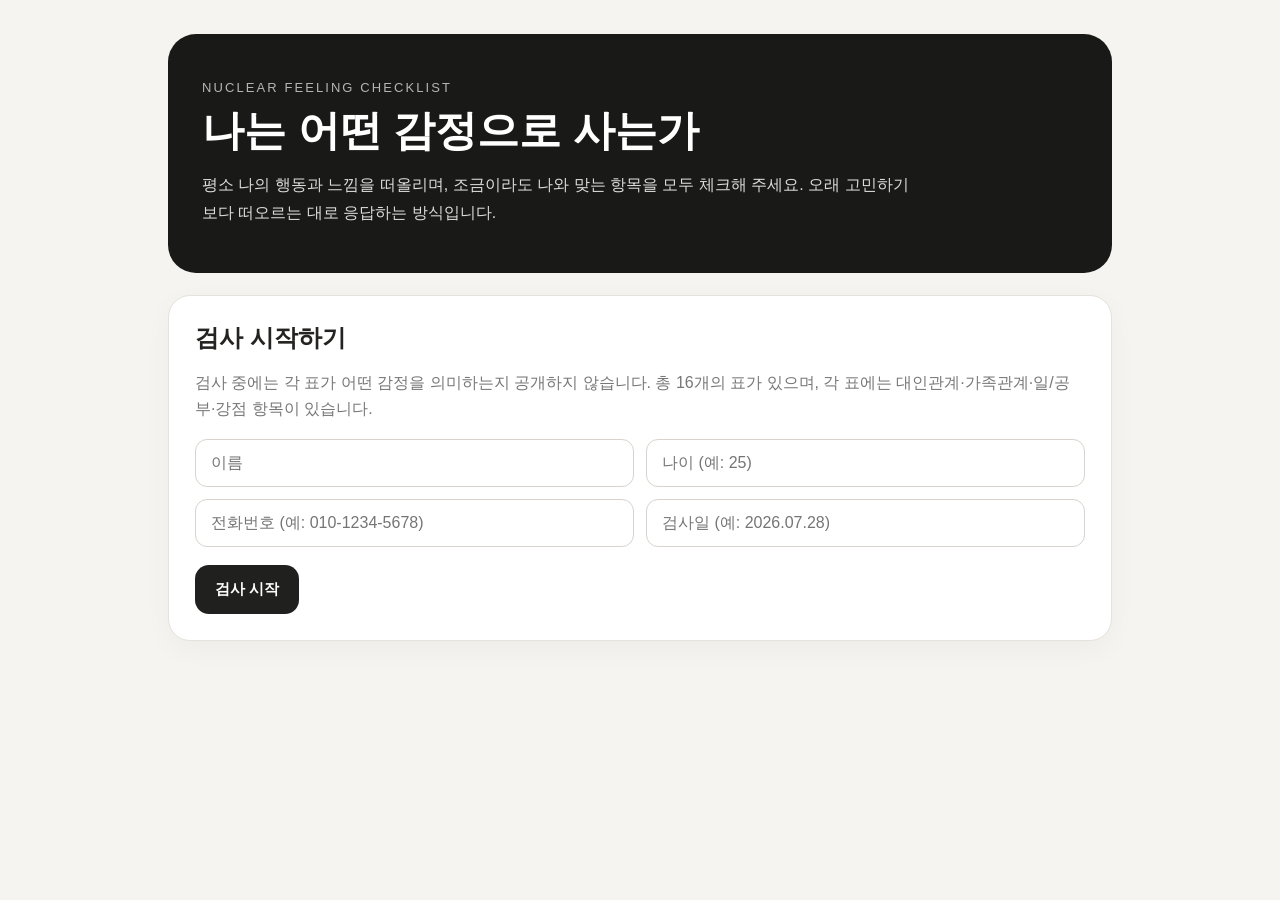
==== basic-test.html @ 05734d16 "Add files via upload" ====
<!doctype html>
<html lang="ko">
<head>
<meta charset="utf-8">
<meta name="viewport" content="width=device-width,initial-scale=1">
<title>핵심감정 검사</title>
<style>
*{box-sizing:border-box} body{margin:0;font-family:Pretendard,"Noto Sans KR","Malgun Gothic",sans-serif;background:#f5f4f1;color:#242321}
.wrap{max-width:980px;margin:auto;padding:34px 18px 80px}.hero{background:#191918;color:#fff;border-radius:28px;padding:46px 34px;margin-bottom:22px}
.eyebrow{font-size:13px;letter-spacing:.16em;opacity:.68}.hero h1{font-size:42px;margin:8px 0 12px}.hero p{line-height:1.75;color:#ddd;margin:0;max-width:720px}
.card{background:#fff;border:1px solid #e6e2dc;border-radius:22px;padding:26px;margin:16px 0;box-shadow:0 8px 28px rgba(0,0,0,.035)}
h2{margin:0 0 16px;font-size:24px} .muted{color:#777;line-height:1.65}.field{display:grid;grid-template-columns:1fr 1fr;gap:12px}
input[type=text]{width:100%;padding:14px 15px;border:1px solid #d8d3cc;border-radius:12px;font-size:16px}
textarea{width:100%;min-height:105px;padding:14px 15px;border:1px solid #d8d3cc;border-radius:12px;font:inherit;resize:vertical;margin:7px 0 15px}
button{border:0;border-radius:14px;padding:15px 20px;font-weight:700;font-size:15px;cursor:pointer}
.primary{background:#20201f;color:white}.secondary{background:#ece9e3;color:#222}.actions{display:flex;gap:10px;flex-wrap:wrap;margin-top:18px}
.progress{height:8px;background:#e8e4de;border-radius:99px;overflow:hidden;margin:18px 0}.progress>div{height:100%;background:#222;width:0}
.test-card{display:none}.test-card.active{display:block}.table{display:grid;grid-template-columns:repeat(2,1fr);gap:14px}
.area{border:1px solid #e7e3dd;border-radius:16px;padding:15px}.area h3{margin:0 0 10px;font-size:15px}
.choice{display:flex;align-items:flex-start;gap:10px;padding:10px 8px;border-radius:10px;line-height:1.45}.choice:hover{background:#f7f5f1}
.choice input{margin-top:3px;transform:scale(1.2)}.step{font-size:13px;color:#888;margin-bottom:6px}
#result{display:none}.result-head{padding:34px;background:#222;color:#fff;border-radius:22px}.result-head h2{font-size:32px;margin:4px 0}
.rank-grid{display:grid;grid-template-columns:1fr 1fr;gap:14px;margin-top:18px}.rank{padding:18px;border-radius:16px;background:#f5f3ef}
.rank b{font-size:24px}.bars{margin-top:18px}.barrow{display:grid;grid-template-columns:75px 1fr 38px;gap:10px;align-items:center;margin:8px 0}
.track{height:10px;background:#ece8e2;border-radius:99px;overflow:hidden}.fill{height:100%;background:#282827;border-radius:99px}
.section{margin-top:24px}.section h3{font-size:18px;margin:0 0 9px}.section p{line-height:1.75;margin:0;color:#4d4b48}
.area-scores{display:grid;grid-template-columns:repeat(4,1fr);gap:8px;margin:15px 0}.scorebox{padding:12px;background:#f5f3ef;border-radius:12px;text-align:center}
.scorebox strong{display:block;font-size:22px;margin-top:4px}.notice{font-size:13px;line-height:1.7;color:#777;background:#f6f4f0;padding:15px;border-radius:12px;margin-top:24px}
.hide{display:none!important}
@media(max-width:650px){.hero h1{font-size:34px}.field,.table,.rank-grid{grid-template-columns:1fr}.area-scores{grid-template-columns:1fr 1fr}.card{padding:19px}.hero{padding:34px 24px}}
@media print{body{background:white}.wrap{max-width:none;padding:0}.no-print,#intro,#test{display:none!important}#result{display:block!important}.card{box-shadow:none;break-inside:avoid}.result-head{-webkit-print-color-adjust:exact;print-color-adjust:exact}}
</style>
</head>
<body>
<div class="wrap">
<section id="intro">
  <div class="hero">
    <div class="eyebrow">NUCLEAR FEELING CHECKLIST</div>
    <h1>나는 어떤 감정으로 사는가</h1>
    <p>평소 나의 행동과 느낌을 떠올리며, 조금이라도 나와 맞는 항목을 모두 체크해 주세요. 오래 고민하기보다 떠오르는 대로 응답하는 방식입니다.</p>
  </div>
  <div class="card">
    <h2>검사 시작하기</h2>
    <p class="muted">검사 중에는 각 표가 어떤 감정을 의미하는지 공개하지 않습니다. 총 16개의 표가 있으며, 각 표에는 대인관계·가족관계·일/공부·강점 항목이 있습니다.</p>
    <div class="field">
      <input id="name" type="text" placeholder="이름">
      <input id="age" type="text" inputmode="numeric" maxlength="3" placeholder="나이 (예: 25)">
      <input id="phone" type="text" inputmode="numeric" maxlength="13" placeholder="전화번호 (예: 010-1234-5678)">
      <input id="date" type="text" inputmode="numeric" maxlength="10" placeholder="검사일 (예: 2026.07.28)">
    </div>
    <div class="actions"><button class="primary" onclick="startTest()">검사 시작</button></div>
  </div>
</section>

<section id="test" class="hide">
  <div class="card">
    <div class="step" id="stepText"></div>
    <h2 id="testTitle"></h2>
    <p class="muted">나와 조금이라도 맞는 문장을 모두 체크하세요.</p>
    <div class="progress"><div id="progressFill"></div></div>
    <div id="questionArea"></div>
    <div class="actions">
      <button class="secondary" id="prevBtn" onclick="move(-1)">이전</button>
      <button class="primary" id="nextBtn" onclick="move(1)">다음</button>
    </div>
  </div>
</section>

<section id="reflection" class="hide">
<div class="hero"><div class="eyebrow">마지막 단계</div><h1>감정을 조금 더 들여다볼게요</h1>
<p>최근 마음에 남은 경험을 떠올려 작성해 주세요.</p></div>
<div class="card"><h2>최근 마음에 남은 상황</h2>
<label><b>부정적인 감정을 느낀 상황</b></label><textarea id="negativeSituation" placeholder="어떤 일이 있었는지 적어주세요."></textarea>
<label><b>감정 (구체적으로)</b></label><textarea id="specificEmotion" placeholder="그때 어떤 감정을 느꼈는지 구체적으로 적어주세요."></textarea>
<label><b>원하는 상황 (어떻게 해줬으면 했는지)</b></label><textarea id="wantedSituation" placeholder="어떻게 해줬으면 했는지 적어주세요."></textarea>
<div class="actions"><button class="primary" onclick="finishReflection()">검사 완료</button></div></div></section>
<section id="result">
  <div id="pdfArea">
    <div class="result-head">
      <div class="eyebrow">핵심감정 검사 결과</div>
      <h2><span id="resultName"></span>님의 감정 패턴</h2>
      <div id="resultMeta" style="opacity:.75;line-height:1.7"></div>
    </div>
    <div class="card">
      <h2>가장 두드러진 감정</h2>
      <div class="rank-grid" id="topRanks"></div>
      <div class="bars" id="allBars"></div>
    </div>
    <div class="card" id="primaryInterpretation"></div>
    <div class="card" id="secondaryInterpretation"></div>
    <div class="card">
      <h2>결과를 읽는 방법</h2>
      <p class="muted">점수가 가장 높은 한두 감정을 우선 살펴보되, 대인관계·가족관계·일/공부에 고르게 나타나는지와 강점 영역이 함께 나타나는지를 같이 봅니다. 점수는 사람끼리 비교하는 규준점수가 아니라 한 사람 안에서의 상대적 분포를 보는 데 의미가 있습니다.</p>
      <div class="notice">이 결과는 확정 진단이 아니라 자기이해와 대화를 돕기 위한 자료입니다. 실제 경험과 결과가 다르게 느껴질 때는 실제 경험을 우선해 주세요.</div>
    </div>
  </div>
  <div class="actions no-print">
    <button class="primary" id="submitBtn" onclick="submitToDrive()">결과 PDF 제출</button>
    <button class="secondary" onclick="downloadPDF()">내 PDF 저장</button>
    <span id="submitStatus" style="align-self:center;font-size:14px;color:#666"></span>
    <button class="secondary" onclick="location.reload()">다시 검사하기</button>
  </div>
</section>
</div>

<script>
const APPS_SCRIPT_URL = 'https://script.google.com/macros/s/AKfycbyodSCa4cA0XhdQxbsV97bBnxAtRGxa8nZKWJlL3gaVCxmdw7mAIHDjofS0g5S_Sf3y/exec';
const checklist = [{"number": 1, "emotion": "부담감", "areas": {"대인관계": ["위축되어있다", "긴장되어있다", "요구를 못  한다", "거절을  못 한다"], "가족관계": ["집에서는 파김치다", "늘 지쳐있다", "내 눈치를  본다", "가족을  피한다"], "일/공부": ["잘  하려고 한다", "혼자 다 한다", "할  일이  산 더미같이 쌓여있다", "새로운  시작이 어렵다"], "강점": ["열심히 산다", "맡은바를다한다", "든든하다", "낙관적이다"]}}, {"number": 2, "emotion": "경쟁심", "areas": {"대인관계": ["이기려고  한다", "지고는  못 산다", "조급하다", "전투적이다"], "가족관계": ["비교를 잘  한다", "무시 한다", "표현이 공격적이다", "라이벌로 본다"], "일/공부": ["1등이 되어야한다", "상대가 있으면 더  잘한다", "이기는 데에만 집중한다", "사소한  일에 목숨건다"], "강점": ["집중력이  있다", "포기하지않는다", "성공지향적이다", "능력있다"]}}, {"number": 3, "emotion": "억울함", "areas": {"대인관계": ["핑계를 잘댄다", "권위에 반항적이다", "건드리면 터진다", "상처를 잘받는다"], "가족관계": ["조종하려 한다", "지배하려한다", "책임지려 한다", "화를 자주 낸다"], "일/공부": ["확실하다", "장단점 파악을 잘한다", "자주 때려치우고 싶다", "관리하려 한다"], "강점": ["의리  있다", "정의감 있다", "설득을 잘한다", "공평하다"]}}, {"number": 4, "emotion": "열등감", "areas": {"대인관계": ["소심하다", "기가 죽어있다", "인정받으려 애쓴다", "경쟁적이다"], "가족관계": ["비난한다", "마음에 안 들어 한다", "헌신적이다", "잘하도록 부추긴다"], "일/공부": ["자책한다", "책임감  있다", "잘하려고 기를 쓴다", "마무리가 어렵다"], "강점": ["자기 자신을 잘 안다", "반성능력이 있다", "비교 분석을 잘 한다", "끊임없이  자기 개발을  한다"]}}, {"number": 5, "emotion": "외로움", "areas": {"대인관계": ["사람을 좋아한다", "혼자다", "기대고 싶어한다", "함께하고 싶어 한다"], "가족관계": ["속 터지게 한다.", "밖으로 돈다", "은근슬쩍상대방 이 하도록한다", "상처줄까봐 화  못낸다"], "일/공부": ["시작을 잘한다", "벌려놓고 마무리 안한다", "혼자서 한다", "변덕이 심하다"], "강점": ["무사태평이다", "다른사람을 편안하게 해준다", "현재의 삶을 즐긴다", "주관이 뚜렷하다"]}}, {"number": 6, "emotion": "그리움", "areas": {"대인관계": ["애잔하다", "살갑다", "친절하다", "미련이 많다"], "가족관계": ["걱정이 많다", "간섭이 많다", "다정다감하다", "책임 안 지려한다."], "일/공부": ["우유부단하다", "이상주의적이다", "일에 애정이 많다", "자기 것을 잘  챙긴다"], "강점": ["감수성이 풍부하다", "대화를 즐긴다", "사람을 잘 챙긴다", "마당발이다"]}}, {"number": 7, "emotion": "질투", "areas": {"대인관계": ["잘  삐진다", "샘이  많다", "잘난체하는 꼴을  못본다", "공주병, 왕자병이 있다"], "가족관계": ["나만  봐주기를 바란다", "“놀아줘”", "친밀하고 싶어한다", "영순위이기를 바란다"], "일/공부": ["최고가 되려고 한다", "나만  잘하면 된다", "샘통이다", "다른사람을 인정하지 않는다"], "강점": ["자존심이 있다", "감수성이 예민하다", "감정을 잘 알아차린다", "잘  났다"]}}, {"number": 8, "emotion": "두려움", "areas": {"대인관계": ["눈치본다", "조심스럽다", "다가가지  못한다", "자기 소리를 못 낸다"], "가족관계": ["엄격하게 대한다", "편하게 대하지 못한다", "몰릴  때 화를 잘 낸다", "강하게 밀어부친다"], "일/공부": ["실패를 걱정한다", "혼자서 끙끙거린다", "시간이  걸린다", "상대방의평가에 민감하다"], "강점": ["안전빵이다", "예의바르다", "끈기가  있다", "노력한다"]}}, {"number": 9, "emotion": "화", "areas": {"대인관계": ["상처를 잘 준다", "예민하다", "관계가 힘들다", "꾹  참는다"], "가족관계": ["성질 부린다", "짜증 낸다", "잘  삐진다", "긴장감을 느끼게 한다"], "일/공부": ["시원하게 한다", "홧김에 저지른다", "갈등을 일으킨다", "일에 화풀이 한다(일중독)"], "강점": ["추진력이 있다", "에너지가 많다", "뒤 끝이 없다", "화끈하다"]}}, {"number": 10, "emotion": "무기력", "areas": {"대인관계": ["관계 불감증", "자주  잠수한다", "신경쓰이게 만든다", "매사가 귀찮다"], "가족관계": ["표현을  못한다", "자신에게 화가 난다", "답답하게 만든다", "천불나게 한다"], "일/공부": ["멍하다", "결과물이 없다", "엄두가 안난다", "잠속으로 피한다"], "강점": ["경제적이다", "무리하지 않는다", "겸손하다", "엄청난 잠재력이 있다"]}}, {"number": 11, "emotion": "허무", "areas": {"대인관계": ["할 말  없게 만든다", "무의미하게 만든다", "초월한척 한다", "힘 빠지게  한다"], "가족관계": ["힘들게  한다", "허기지게 한다", "왕따 당한다", "처지게 만든다"], "일/공부": ["의욕이  없다", "흥미가 없다", "게으르다", "그냥  앉아있다"], "강점": ["경계가  없다", "욕심이 없다", "초연하다", "수용력이 있다"]}}, {"number": 12, "emotion": "슬픔", "areas": {"대인관계": ["기대에 부응 하려고  애쓴다", "조용하다", "사라지고싶다", "공평하게대하지 않으면 슬퍼진다"], "가족관계": ["“미안해”를 입에 달고산다", "감정을 꾹꾹 눌러 둔다", "기쁨조다", "필요한 존재가 되려고 노력한다"], "일/공부": ["실망시키지 않으려  노력한다", "애쓴다", "희생적이다", "작은 것도 놓치지 않는다"], "강점": ["알아서잘한다", "다른사람의 심정을 잘 헤아린다", "꺼이꺼이 잘 운다", "존재감을  살려 준다"]}}, {"number": 13, "emotion": "불안", "areas": {"대인관계": ["노심초사한다", "망설인다", "전전긍긍한다", "안절부절한다"], "가족관계": ["확인전화를자주한다", "잔소리가많다", "강박적이다", "통제하려고한다"], "일/공부": ["완벽하게준비한다", "깔끔하다", "철저하게계획한다", "여기저기손댄다"], "강점": ["순발력이있다", "세세하게 표현한다", "분위기메이커다", "솔직하고투명하다"]}}, {"number": 14, "emotion": "공포", "areas": {"대인관계": ["자기를 보호하기 위해 거리를  둔다", "내  편을  만든다", "속으로는 떨고 있다", "‘죽기 살기’ 심정이다"], "가족관계": ["냉랭하게 대한다", "살벌하게 한다", "천진난만하다", "장난끼가  있다"], "일/공부": ["빈틈없다", "꼼꼼하다", "한순간도 놓치지 않는다", "끝장을 본다"], "강점": ["창의적이다", "상상력과 아이디어가 풍부하다", "속내가 따뜻하다", "리더십 있다"]}}, {"number": 15, "emotion": "소외", "areas": {"대인관계": ["거리를 둔다", "단짝을만든다", "무관심한척한다", "먼저다가와주길 기다린다"], "가족관계": ["소원하다", "적막하다", "무미건조하다", "독립적이다"], "일/공부": ["제대로하려고한다", "완벽하게하려한다", "시도가어렵다", "비난을두려워한다"], "강점": ["완벽하다", "끈끈하다", "집중력있다", "적극적으로 관심을보인다"]}}, {"number": 16, "emotion": "적개심", "areas": {"대인관계": ["초긴장상태다", "공격적이다", "아군아니면적군이다 (아군은별로없다)", "쌩깐다"], "가족관계": ["표현이 극단적이다", "삭막하다", "쓸쓸하다", "전적으로 지지한다"], "일/공부": ["실패는죽음이다", "죽기 살기로 한다", "“내가죽든지네가죽든 지해보자”는심정이다", "열정적으로 한다"], "강점": ["올인한다", "목표 지향적 이다", "위기대처능력이있다", "내 세상으로만든다"]}}];
const interpretations = {"부담감": {"definition": "감당할 몫이 늘 자기 용량을 넘어서 있다는 만성적 짓눌림. 기본 정서 지문은 위축과 긴장, 그리고 쉬면 안 될 것 같은 조바심이다.", "target": "이 표가 찾는 것은 책임의 과부하를 자기 몫으로 끌어안는 패턴이다. 단순히 일이 많은 상태가 아니라, 요구도 거절도 못 한 채 모든 짐을 자기에게 돌리고 그로 인해 소진되면서도 멈추지 못하는 관계·과제 방식을 겨냥한다. 핵심 표적은 거절 불능과 위임 불능이다.", "high": "부담감이 최고점이면, 그 사람의 삶이 해야 할 일의 목록으로 조직되어 있다고 볼 수 있다. 뜻하는 바는 높은 책임감과 신뢰성이며, 뜻하지 않는 바는 게으름의 반대라는 단순한 해석이다. 이 사람의 문제는 일을 안 하는 것이 아니라 짐을 고르지 못하는 것, 곧 모든 짐을 자기 것으로 만드는 것이다. 소진, 번아웃, 만성 피로가 배경에 있을 수 있으니 쉬는 것에 대한 죄책감을 반드시 확인한다.", "distribution": "세 생활 영역에 고루 높으면 전형적 부담감 핵심이다. 가족 영역에만 높으면 원가족 안에서의 역할(부모화)이 아직 진행 중일 수 있다. 일 영역에만 높으면 현재 직무의 과부하 상황을 먼저 살펴야 하며, 반드시 뿌리 깊은 핵심감정이라 단정하지 않는다.", "strength": "· 강점 — 책임을 지는 힘 자체가 실력임을 측정한다. 열심히 산다·맡은 바를 다한다·든든하다 같은 문항의 체크는, 같은 부담감이 성실성과 신뢰감으로 자원화되어 있음을 뜻한다.", "combo": "불안과 함께 높으면 완벽주의의 두 얼굴이다. 부담감의 완벽주의는 내가 다 해내야 한다는 책임의 논리, 불안의 완벽주의는 무슨 일이 생길지 모른다는 통제의 논리다. 슬픔과 함께 높으면 제 슬픔을 누른 채 남을 챙기는 착한 아이 구조일 수 있다. 강점 활용의 방향은 짐을 고르는 힘을 기르는 것, 곧 지는 능력에 선택권을 더하는 것이다.", "dialogue": "대화는 지고 있는 짐을 알아봐 주는 것에서 연다. 그걸 다 감당하고 있었네요라는 인정이 먼저다. 실제 질문으로는 최근에 거절하고 싶었지만 못한 부탁이 있었는지, 쉬는 날 마음이 편한지를 묻는다. 짐을 대신 들겠다는 제안이나 그냥 거절하면 되지 않느냐는 해법은 방어를 키운다."}, "경쟁심": {"definition": "모든 상황을 승패의 구도로 지각하는 감정. 이기고 있을 때만 안전하고 지는 것은 존재의 위협이 된다. 기본 정서 지문은 조급함과 전투 태세다.", "target": "이 표가 찾는 것은 관계와 과제를 승부로 환원하는 패턴이다. 목표를 향한 건강한 동기가 아니라, 늘 상대와 견주고 이겨야만 안심하며 지는 것을 견디지 못하는 정서 구조를 겨냥한다. 핵심 표적은 비교 강박과 패배 공포다.", "high": "경쟁심이 최고점이면 그 사람은 세상을 순위표로 지각한다. 뜻하는 바는 강한 추진력과 성취 지향이며, 뜻하지 않는 바는 야망이 크다는 긍정적 해석만은 아니라는 점이다. 이 사람의 대가는 관계의 소모와 만성 조급이다. 이겨도 잠깐이고 곧 다음 상대를 찾으며, 겨룰 것이 없는 상황에서 오히려 공허해질 수 있다. 남의 성공에 축하가 안 나오는지, 진 뒤 얼마나 오래 시달리는지를 확인한다.", "distribution": "세 영역 고루 높으면 전형적 경쟁심 핵심이다. 일 영역에만 높으면 성취 환경의 압력일 수 있고, 가족 영역에 높으면 형제 서열 경험이 아직 살아 있을 수 있다.", "strength": "· 강점 — 승부욕이 추진력으로 자원화된 면을 측정한다. 집중력이 있다·포기하지 않는다·성공지향적이다 같은 문항의 체크는, 같은 경쟁심이 몰입과 끈기로 쓰이고 있음을 뜻한다.", "combo": "열등감과 함께 높으면 같은 비교라는 뿌리의 공격과 수비다. 경쟁심은 이길 수 있다는 전제로 싸우러 나가고 열등감은 이미 졌다는 전제로 자책한다. 질투와 함께 높으면 승부와 독점이 뒤섞인 상태다. 강점 활용의 방향은 승부의 대상을 사람에서 과제로 옮기는 것이다.", "dialogue": "대화는 성취를 비교 없이 구체적으로 인정하는 데서 연다. 이긴 것이 아니라 해낸 것을 봐 주는 것이다. 질문으로는 이기고 나면 무엇이 남는지, 겨룰 상대가 없을 때 어떤 기분인지를 묻는다. 다른 사람과 견주는 칭찬이나 농담 섞인 승부 걸기는 방어를 키운다."}, "억울함": {"definition": "정당한 몫을 받지 못했다는, 부당하게 취급당했다는 감정. 세상이 공정하지 않게 자기를 대했다는 감각이 만성화되어 건드리면 터지는 예민함을 동반한다.", "target": "이 표가 찾는 것은 부당함의 축적과 그로 인한 방어적 예민함이다. 단발적 서운함이 아니라, 억울함이 성격의 바닥에 고여 작은 자극에도 크게 반응하고 끝없이 자기 입장을 해명하려는 패턴을 겨냥한다. 핵심 표적은 부당감의 만성화다.", "high": "억울함이 최고점이면 그 사람은 세상을 공정성의 저울로 지각하며, 그 저울이 늘 자기에게 불리하게 기울어 있다고 느낀다. 뜻하는 바는 예민한 정의감이고, 뜻하지 않는 바는 피해의식이라는 낙인이다. 이 사람의 억울함에는 대개 실제 부당한 경험이 깔려 있으므로, 그 경험을 먼저 인정하는 것이 해석의 출발이다. 과거의 부당했던 사건을 얼마나 자주 소환하는지를 확인한다.", "distribution": "세 영역 고루 높으면 전형적 억울함 핵심이다. 일 영역에 높으면 현재 직장의 불공정 경험을, 가족 영역에 높으면 원가족에서의 차별 경험을 살핀다.", "strength": "· 강점 — 부당함에 대한 감각이 정의감으로 자원화된 면을 측정한다. 의리 있다·정의감 있다·설득을 잘 한다·공평하게 대한다 같은 문항의 체크가 이를 보여준다.", "combo": "화와 함께 높으면 판결문이 붙은 분노, 곧 부당하다는 판단과 결합한 화다. 화가 에너지의 문제라면 억울함은 정의의 문제다. 적개심과 함께 높으면 부당함이 특정 대상에 대한 지속적 적의로 굳었을 수 있다. 강점 활용은 부당함 감각을 남을 보호하는 힘으로 돌리는 것이다.", "dialogue": "대화는 시비를 가리기 전에 부당하게 느껴진 경험 자체를 인정하는 데서 연다. 질문으로는 요즘 억울했던 일이 있었는지, 그때 아무도 몰라줬는지를 묻는다. 성급한 중립 선언이나 해명을 끊는 것은 방어를 키운다."}, "열등감": {"definition": "자기가 부족한 존재라는 만성적 확신. 비교의 저울이 마음속에 상설되어 있고 그 위에서 자기는 늘 가벼운 쪽이다. 기본 정서 지문은 소심함과 기죽음, 그리고 만회하려는 필사적 노력이다.", "target": "이 표가 찾는 것은 자기를 부족하다고 규정하는 자동적 비교 습관이다. 겸손이나 낮은 자신감을 넘어, 무엇을 해도 부족하다는 전제가 성격에 박혀 성취로도 채워지지 않는 패턴을 겨냥한다. 핵심 표적은 부족감의 내면화다.", "high": "열등감이 최고점이면 그 사람은 자기를 늘 미달로 채점한다. 뜻하는 바는 성장 지향과 자기성찰이고, 뜻하지 않는 바는 실제로 능력이 부족하다는 것이 아니라는 점이다. 오히려 유능한 사람이 열등감을 호소하는 경우가 흔하다. 칭찬을 받아들이지 못하는 반응, 성취 후에도 남는 불만족을 확인한다. 만성 자책이 우울로 이어졌는지도 살핀다.", "distribution": "세 영역 고루 높으면 전형적 열등감 핵심이다. 가족 영역에 높으면 형제 비교의 뿌리가 깊고, 일 영역에 높으면 현재의 성취 압력이 작동 중일 수 있다.", "strength": "· 강점 — 낮춰 보던 눈이 객관적 자기 이해로 전환된 면을 측정한다. 자기 자신을 잘 안다·반성 능력이 있다·비교분석을 잘한다·끊임없이 자기개발을 한다 같은 문항의 체크가 이를 보여준다.", "combo": "경쟁심과 함께 높으면 같은 비교의 수비와 공격이다. 슬픔과 함께 높으면 침울함이 겹치는데, 열등감의 침울함은 비교·평가 맥락이고 슬픔의 침울함은 상실·애도 맥락이라는 점으로 구분한다. 강점 활용은 낮춰 보던 눈을 객관적으로 보는 눈으로 재조정하는 것이다.", "dialogue": "대화는 결과보다 과정과 기여를 짧고 명확하게 인정하는 데서 연다. 질문으로는 스스로에게 가장 자주 하는 말이 무엇인지, 칭찬을 들으면 어떤 생각이 드는지를 묻는다. 과장된 칭찬은 불신을 부르고 자신감을 가지라는 조언은 공허하게 들린다."}, "외로움": {"definition": "곁에 사람이 있어도 닿아 있지 않다는 단절의 감정. 사람을 좋아하면서 동시에 혼자인 모순적 이중 운동이 특징이다.", "target": "이 표가 찾는 것은 갈망과 단념이 한 몸으로 움직이는 관계 패턴이다. 단순히 사람을 덜 만나는 것이 아니라, 연결을 원하면서도 먼저 다가가지 못하고 거절이 두려워 우회하는 정서 구조를 겨냥한다. 핵심 표적은 연결 갈망과 접근 회피의 공존이다.", "high": "외로움이 최고점이면 그 사람은 사람들 속에서도 혼자라고 느낀다. 뜻하는 바는 관계에 대한 깊은 갈망이고, 뜻하지 않는 바는 사람을 싫어한다는 오해다. 오히려 사람을 원하기에 더 아프다. 깊은 얘기를 나눌 사람이 있는지, 먼저 연락을 해 본 적이 있는지를 확인한다. 만성 고립이 우울로 이어졌는지도 살핀다.", "distribution": "세 영역 고루 높으면 전형적 외로움 핵심이다. 가족 영역에 높으면 원가족에서의 정서적 방치가 뿌리일 수 있고, 대인 영역에 높으면 현재의 관계 단절이 두드러진다.", "strength": "· 강점 — 혼자를 견디는 힘이 자기충족으로 자원화된 면을 측정한다. 무사태평이다·다른 사람을 편안하게 해준다·현재의 삶을 즐긴다·주관이 뚜렷하다 같은 문항의 체크가 이를 보여준다.", "combo": "소외와 함께 높으면 관계의 깊이 문제와 집단 소속 문제가 겹친 이중 결핍이다. 외로움은 단둘의 친밀을, 소외는 무리 안의 자리를 갈망한다. 슬픔과 함께 높으면 정서적 저음이 깊다. 강점 활용은 우회로 대신 직통로를 한 번 써 보게 하는 것이다.", "dialogue": "대화는 꾸준하고 예측 가능한 관심에서 연다. 질문으로는 힘들 때 떠오르는 사람이 있는지, 기다리는 그 연락을 자기가 먼저 해 본 적이 있는지를 묻는다. 왜 진작 말하지 않았느냐는 추궁이나 알아서 다가오기를 기다리는 것은 이 사람에게 반복된 상처다."}, "그리움": {"definition": "지나간 것, 곁에 없는 것을 향해 마음이 계속 돌아가는 감정. 애잔함이 기본 정조이고 마음의 시제가 과거형이다.", "target": "이 표가 찾는 것은 상실한 대상을 마음속에 살려 두고 계속 관계하는 패턴이다. 단순한 향수가 아니라, 지나간 것을 놓지 못해 현재의 변화와 결정을 어려워하는 정서 구조를 겨냥한다. 핵심 표적은 붙듦, 곧 놓지 못함이다.", "high": "그리움이 최고점이면 그 사람은 과거를 현재보다 생생하게 산다. 뜻하는 바는 정서적 깊이와 관계를 소중히 하는 마음이고, 뜻하지 않는 바는 단순히 감상적이라는 평가절하다. 그때가 좋았다는 회고의 빈도, 물건과 사진을 버리지 못하는 정도를 확인한다. 상실이 충분히 애도되지 못한 채 남아 있는지 살핀다.", "distribution": "세 영역 고루 높으면 전형적 그리움 핵심이다. 가족 영역에 높으면 어린 시절의 상실이 뿌리일 수 있다.", "strength": "· 강점 — 지나간 것을 소중히 하는 마음이 인연을 가꾸는 힘으로 자원화된 면을 측정한다. 감수성이 풍부하다·대화를 즐긴다·사람을 잘 챙긴다·마당발이다 같은 문항의 체크가 이를 보여준다.", "combo": "슬픔과 함께 높으면 상실의 정서가 깊다. 다만 슬픔은 상실에 잠기고 그리움은 잃은 것을 살려 두고 돌아본다는 차이로 구분한다. 외로움과 함께 높으면 연결에 대한 갈망이 과거로도 현재로도 뻗친다. 강점 활용은 붙듦과 간직함을 구분하게 하는 것이다.", "dialogue": "대화는 과거 이야기를 충분히 듣고 추억의 의미를 인정하는 데서 연다. 질문으로는 요즘 자주 떠오르는 지난 일이 있는지, 그 시절을 그리워하는지 아니면 그 시절의 자기를 그리워하는지를 묻는다. 지난 일은 잊으라는 재촉은 상실을 두 번 겪게 한다."}, "질투": {"definition": "사랑과 관심이 다른 곳으로 향하는 것을 견디지 못하는 감정. 원하는 것은 우월함이 아니라 독점, 곧 그 사람에게 내가 영순위인 상태다.", "target": "이 표가 찾는 것은 사랑의 향방을 감시하고 독점하려는 패턴이다. 경쟁심이 순위를 다툰다면 질투는 한 사람의 시선을 다툰다. 관심이 나뉘는 순간을 정확히 감지하고 서운함이 오래 가는 정서 구조를 겨냥한다. 핵심 표적은 독점 욕구다.", "high": "질투가 최고점이면 그 사람은 사랑을 늘 빼앗길 수 있는 것으로 지각한다. 뜻하는 바는 관계에 대한 강한 애착과 예민한 감수성이고, 뜻하지 않는 바는 단순히 속 좁다는 평가다. 서운함이 얼마나 오래 가는지, 가까운 사람이 다른 이와 가까워질 때 어떤 반응이 올라오는지를 확인한다.", "distribution": "가족 영역에 특히 높으면 형제 경합의 뿌리가 깊다. 세 영역 고루 높으면 전형적 질투 핵심이다.", "strength": "· 강점 — 감시 레이더가 감정 읽기의 섬세함으로 자원화된 면을 측정한다. 자존심이 있다·감수성이 예민하다·감정을 잘 알아차린다 같은 문항의 체크가 이를 보여준다.", "combo": "경쟁심과 함께 높으면 승부와 독점이 뒤섞인다. 주의할 점은, 타당화 연구에서 질투 요인이 신뢰도 미달로 최종 척도에서 제외되었다는 사실이다(김선형·박재우, 2020). [추정] 질투는 행동 표현이 사람마다 이질적이어서 측정이 특히 불안정할 수 있으므로, 이 유형의 해석은 다른 유형보다 보수적으로 다룬다. 강점 활용은 서운함을 원함의 언어로 번역하게 하는 것이다.", "dialogue": "대화는 관심과 우선순위를 말로 분명히 확인해 주는 데서 연다. 질문으로는 최근 서운했던 순간이 있었는지, 그때 무엇을 빼앗겼다고 느꼈는지를 묻는다. 서운함을 유치함으로 치부하는 것은 방어를 키운다."}, "두려움": {"definition": "아직 일어나지 않은 나쁜 일을 미리 사는 감정. 다가올 위험, 특히 관계에서의 상처와 실패를 예상하며 몸을 사린다.", "target": "이 표가 찾는 것은 미래 위험을 예상해 회피하는 패턴이다. 실제 위협에 대한 반응이 아니라, 일어나지 않은 일을 미리 두려워해 시도와 접근 자체를 접는 정서 구조를 겨냥한다. 핵심 표적은 예기 불안에 기반한 회피다.", "high": "두려움이 최고점이면 그 사람은 미래를 위험의 목록으로 지각한다. 뜻하는 바는 신중함과 위험 감지력이고, 뜻하지 않는 바는 단순히 겁이 많다는 것이 아니다. 회피의 대가로 삶의 반경이 좁아졌을 수 있다. 두려워하는 그 일이 실제로 일어난 적이 있는지, 시도를 얼마나 미루는지를 확인한다. 회피가 불안장애 수준인지도 살핀다.", "distribution": "세 영역 고루 높으면 전형적 두려움 핵심이다. 가족 영역에 높으면 예측 불가능했던 양육 환경이 뿌리일 수 있다.", "strength": "· 강점 — 위험 예측이 신중함으로 자원화된 면을 측정한다. 안전빵이다·예의 바르다·끈기가 있다·노력한다 같은 문항의 체크가 이를 보여준다.", "combo": "공포·불안과 함께 높은 경우가 가장 흔하다. 이 셋은 위협 계열로 경험적으로 잘 분리되지 않으므로(제9장 요인분석), 억지로 가르기보다 위협 관련 감정군이 강하다로 묶어 해석하는 것이 정직하다. 세 감정의 구분선은, 두려움은 미래 위험 회피, 불안은 대상 없는 막연한 경보, 공포는 몸이 먼저 굳는 과거 기반 반응이다. 강점 활용은 예상과 실제의 간극을 데이터로 확인하게 하는 것이다.", "dialogue": "대화는 선택지를 잘게 나눠 안전한 첫걸음을 함께 정하는 데서 연다. 질문으로는 두려워하는 그 일이 최근 실제로 일어났는지, 시도 전에 주로 어떤 장면을 상상하는지를 묻는다. 일단 부딪쳐 보라는 갑작스러운 밀어붙임이나 겁이 많다는 농담은 방어를 키운다."}, "화": {"definition": "침해당했다는 신호에 즉각 점화되는 뜨거운 에너지. 문제는 화가 있다는 것 자체가 아니라 억압과 폭발이라는 조절의 양극단을 오간다는 데 있다. 자료에 따라 분노로도 표기된다.", "target": "이 표가 찾는 것은 화의 조절 실패 패턴이다. 화의 유무가 아니라, 참다가 터지고 터진 뒤 후회하는 진자 운동, 그리고 그 화가 가장 안전한 관계로 향하는 방향성을 겨냥한다. 핵심 표적은 억압과 폭발의 진자다.", "high": "화가 최고점이면 그 사람은 침해 신호에 빠르게 점화된다. 뜻하는 바는 강한 에너지와 솔직함, 뒤끝 없음이고, 뜻하지 않는 바는 성격이 나쁘다는 낙인이다. 화 자체는 무언가 잘못되었다는 신호이자 바꿀 연료다. 이 화가 지금 이 일의 크기인지 쌓인 것의 크기인지를 확인하고, 폭발 후의 후회 정도를 살핀다.", "distribution": "가족 영역에 특히 높은 경우가 많은데, 안전한 관계로 화가 향하는 특성 때문이다. 세 영역 고루 높으면 조절의 어려움이 전반적이다.", "strength": "· 강점 — 화가 추진력으로 자원화된 면을 측정한다. 추진력 있다·에너지가 많다·뒤끝이 없다·화끈하다 같은 문항의 체크가 이를 보여준다. 뒤끝 없음이 화를 적개심과 가르는 표지다.", "combo": "억울함과 함께 높으면 판결문이 붙은 분노다. 적개심과 함께 높으면 화가 특정 대상에 대한 지속적 적의로 굳었을 수 있는데, 뒤끝 유무가 둘을 가른다. 강점 활용은 신호와 반응 사이의 간격을 벌리고 화를 요구의 언어로 번역하게 하는 것이다.", "dialogue": "대화는 폭발 전의 신호를 존중해 잠시 멈출 공간을 주고 내용은 가라앉은 뒤에 다루는 데서 연다. 질문으로는 주로 어떤 순간에 욱하는지, 화가 난 뒤 어떤 마음이 드는지를 묻는다. 맞불을 놓거나 화 좀 내지 말라며 감정을 부정하는 것은 최악이다."}, "무기력": {"definition": "해봤자 소용없다는 학습된 체념의 감정. 에너지가 없는 것이 아니라 에너지를 꺼내는 회로가 차단된 상태다. 기본 정서 지문은 멍함과 귀찮음, 엄두가 안 남이다.", "target": "이 표가 찾는 것은 시도 이전의 포기 패턴이다. 게으름이 아니라, 노력해도 안 바뀐다는 반복 학습의 결과로 회로 자체가 꺼진 상태를 겨냥한다. 핵심 표적은 학습된 무력감이다.", "high": "무기력이 최고점이면 그 사람의 행동 회로가 대부분 꺼져 있다. 뜻하는 바는 담담함과 수용이고, 뜻하지 않는 바는 능력이나 의지가 없다는 것이 아니다. 갇힌 에너지가 오히려 클 수 있다. 지금 안 되는 것이 이 일인지 이 일의 크기인지를 확인한다. 우울과의 감별이 특히 중요하며, 무기력이 최고점이면서 슬픔·허무가 함께 높으면 임상적 우울 가능성을 신중히 살핀다.", "distribution": "일 영역에 높으면 성취 상황에서 회로가 꺼진 것이고, 세 영역 고루 높으면 전반적 무력감이다. 전반적으로 높으면 우울 가능성을 우선 고려한다.", "strength": "· 강점 — 꺼진 회로가 담담한 경제성으로 나타나는 면을 측정한다. 경제적이다·무리하지 않는다·겸손하다·엄청난 잠재력이 있다 같은 문항의 체크가 이를 보여준다. 강점 자리의 엄청난 잠재력은 갇힌 에너지가 크다는 뜻으로 읽는다.", "combo": "허무와 함께 높으면 행동 회로와 의미 회로가 동시에 꺼진 상태다. 슬픔과 함께 높으면 우울의 신호일 수 있다. 무기력은 못 하겠다, 허무는 해서 뭐 하나, 슬픔은 마음이 가라앉아 손이 안 잡힌다로 구분한다. 강점 활용은 크기를 줄여 회로를 다시 켜는 것, 곧 최소 행동부터 시작하는 것이다.", "dialogue": "대화는 5분짜리로 쪼갠 최소 행동을 제안하고 결과가 아니라 시도 자체를 인정하는 데서 연다. 질문으로는 예전에 해봤자 소용없다고 느낀 경험이 있었는지를 조심스럽게 묻는다. 의지가 부족하다는 훈계나 큰 계획부터 요구하는 것은 회로를 더 닫는다."}, "허무": {"definition": "애써 이룬 것들이 의미의 무게를 갖지 못하는 감정. 성취의 순간에 기쁨 대신 그래서 뭐가 올라오고, 초월한 척하는 태도 뒤에 채워지지 않는 허기가 있다.", "target": "이 표가 찾는 것은 의미 회로의 공백이다. 무기력이 못 움직이는 것이라면 허무는 움직일 이유를 못 찾는 것이다. 성취로도 채워지지 않는 근원적 무의미감을 겨냥한다. 핵심 표적은 의미의 부재다.", "high": "허무가 최고점이면 그 사람의 의미 회로가 비어 있다. 뜻하는 바는 본질 추구와 초연함이고, 뜻하지 않는 바는 단순한 냉소가 아니다. 성취 직후에 오히려 가라앉는지, 마지막으로 이유 없이 좋았던 순간이 언제인지를 확인한다. 만성 공허가 우울이나 실존적 위기로 깊어졌는지 살핀다.", "distribution": "세 영역 고루 높으면 전반적 무의미감이다. 일 영역에 높으면 성취 후 공백이 두드러진다.", "strength": "· 강점 — 무의미감이 초연함으로 자원화된 면을 측정한다. 경계가 없다·욕심이 없다·초연하다·수용력이 있다 같은 문항의 체크가 이를 보여준다. 세속적 잣대에 매이지 않는 자유의 얼굴이다.", "combo": "무기력과 함께 높으면 행동과 의미 두 회로가 동시에 꺼진 상태로, 우울 가능성을 신중히 본다. 슬픔과 함께 높으면 잃은 것이 있어 아픈 슬픔과 얻어도 안 채워지는 허무가 겹친다. 강점 활용은 의미를 머리로 찾기보다 감각의 즐거움부터 회복하게 하는 것이다.", "dialogue": "대화는 무의미하다는 경험을 있는 그대로 들어주는 데서 연다. 의미를 주입하려 들지 않는다. 질문으로는 최근 이유 없이 좋았던 순간이 있었는지를 묻는다. 감사한 줄 알라는 훈계나 성취를 나열하며 설득하는 것은 공허를 키운다."}, "슬픔": {"definition": "가라앉는 감정. 특징적 모습은 의외로 눈물이 아니라 애씀이다. 감정을 눌러 두고 기대에 부응하려 애쓰며 미안하다는 말을 입에 달고 산다. 슬픔을 드러낼 수 없던 사람의 슬픔은 착함으로 위장된다.", "target": "이 표가 찾는 것은 애도하지 못한 슬픔이 착함으로 위장된 패턴이다. 겉으로 우는 사람이 아니라, 제 슬픔을 누른 채 남을 기쁘게 하려 애쓰는 정서 구조를 겨냥한다. 핵심 표적은 위장된 가라앉음이다.", "high": "슬픔이 최고점이면 그 사람은 가라앉음을 착함으로 덮고 산다. 뜻하는 바는 깊은 공감력과 배려이고, 뜻하지 않는 바는 단순히 우울하다는 것만은 아니다. 과도한 사과 습관, 남을 기쁘게 하려는 강박적 노력을 확인한다. 만성 우울로 깊어졌는지, 자기 감정을 표현할 자리가 있는지를 살핀다.", "distribution": "가족 영역에 높으면 애도의 금지가 원가족에서 뿌리내렸을 수 있다. 세 영역 고루 높으면 정서적 저음이 깊다.", "strength": "· 강점 — 슬픔이 공감력으로 자원화된 면을 측정한다. 알아서 잘한다·다른 사람의 심정을 잘 헤아린다·꺼이꺼이 잘 운다 같은 문항의 체크가 이를 보여준다. 잘 우는 것은 눌린 슬픔이 흐르기 시작한 회복의 신호다.", "combo": "부담감과 함께 높으면 제 슬픔을 누른 채 남을 챙기는 착한 아이 구조다. 열등감과 함께 높으면 침울함이 겹치는데, 슬픔은 상실·애도 맥락, 열등감은 비교·평가 맥락으로 구분한다. 무기력·허무와 함께 높으면 우울 가능성을 신중히 본다. 강점 활용은 눌러 둔 것을 흐르게 하는 것이다.", "dialogue": "대화는 사과할 필요가 없음을 알려 주고 울어도 되는 자리를 허용하는 데서 연다. 질문으로는 지금 누구의 기분을 돌보고 있는지, 자기 슬픔을 내놓을 사람이 있는지를 묻는다. 울지 말라는 말이나 서둘러 기분 전환을 강요하는 것은 슬픔을 두 번 누른다."}, "불안": {"definition": "대상이 특정되지 않은 채 계속되는 마음의 경계경보. 노심초사, 전전긍긍, 안절부절이 기본 상태이며 이 경보를 끄기 위한 전략이 통제와 완벽한 준비다.", "target": "이 표가 찾는 것은 대상 없는 막연한 걱정과 그것을 잠재우려는 통제 패턴이다. 특정 위협에 대한 반응이 아니라, 늘 켜져 있는 경보와 그로 인한 과잉 준비·확인의 정서 구조를 겨냥한다. 핵심 표적은 꺼지지 않는 경보다.", "high": "불안이 최고점이면 그 사람의 경보는 늘 켜져 있다. 뜻하는 바는 철저한 준비성과 세심함이고, 뜻하지 않는 바는 단순히 예민하다는 것이 아니다. 확인이 정보를 위한 것인지 안심을 위한 것인지, 계획이 틀어졌을 때 얼마나 동요하는지를 확인한다. 범불안 수준인지도 살핀다.", "distribution": "세 영역 고루 높으면 전형적 불안 핵심이다. 가족 영역에 높으면 일관성 없던 양육이 뿌리일 수 있다.", "strength": "· 강점 — 경보 감각이 준비성으로 자원화된 면을 측정한다. 순발력이 있다·세세하게 표현한다·분위기 메이커다·솔직하고 투명하다 같은 문항의 체크가 이를 보여준다. 미세 신호를 스캔하던 감각이 사회적 센스로 바뀐 것이다.", "combo": "부담감과 함께 높으면 완벽주의의 두 얼굴이다(책임의 논리 대 통제의 논리). 두려움·공포와 함께 높으면 위협 계열로 묶어 해석한다. 불안은 대상 없는 막연한 경보, 두려움은 미래 위험 회피, 공포는 몸이 먼저 굳는 과거 기반 반응으로 구분한다. 강점 활용은 확인 횟수를 줄이고 그 뒤의 마음을 견뎌 보게 하는 것이다.", "dialogue": "대화는 정보를 미리 구체적으로 주고 계획 변경은 반드시 예고와 함께 하는 데서 연다. 질문으로는 주로 무엇을 확인하고 싶어지는지, 그 확인이 정보를 위한 것인지 안심을 위한 것인지를 묻는다. 걱정도 팔자라는 반응이나 확인 요청을 무시하는 것은 경보를 키운다."}, "공포": {"definition": "몸에 새겨진 위협의 기억. 머리가 판단하기 전에 몸이 먼저 떨고 굳고 거리를 둔다. 속으로는 떨면서 겉으로는 죽기 살기의 태세를 갖추는 이중 구조가 특징이다.", "target": "이 표가 찾는 것은 과거의 위협이 몸에 각인되어 자동 반응하는 패턴이다. 예기 불안(두려움)과 달리, 특정 단서에 몸이 먼저 반응하는 과각성의 정서 구조를 겨냥한다. 핵심 표적은 신체화된 위협 반응이다.", "high": "공포가 최고점이면 그 사람의 몸이 늘 전시 상태에 있다. 뜻하는 바는 창의성과 위기 감지이고, 뜻하지 않는 바는 단순히 소심하다는 것이 아니다. 몸이 굳는 신호가 언제 오는지, 특정 단서에 과각성이 일어나는지를 확인한다. 외상후 반응 수준인지 신중히 살피고, 필요하면 전문적 외상 치료로 연계한다.", "distribution": "가족 영역에 높으면 어린 시절의 실제 위협이 뿌리일 수 있다. 특정 영역에 국한되면 그 영역 관련 외상을 살핀다.", "strength": "· 강점 — 위험 상상력이 창의성으로 자원화된 면을 측정한다. 창의적이다·상상력과 아이디어가 풍부하다·속내가 따뜻하다·리더십 있다 같은 문항의 체크가 이를 보여준다.", "combo": "두려움·불안과 함께 높은 것이 가장 흔하며, 위협 계열로 묶어 해석한다. 공포의 고유 표지는 신체 반응의 우선성이다. 생각보다 몸이 먼저 반응하는지가 핵심 변별점이다. 강점 활용은 몸의 경보를 다루는 법(접지, 안전 단서 찾기)을 익히게 하는 것이다.", "dialogue": "대화는 몸의 반응을 병리로 취급하지 않고 예측 가능성과 퇴로를 확보해 주는 데서 연다. 질문으로는 몸이 굳는 순간이 언제인지, 지금 이곳이 그때 그곳과 무엇이 다른지를 함께 짚는다. 놀래키는 장난이나 직면의 강요는 재외상이 될 수 있다."}, "소외": {"definition": "무리 속에 자리가 없다는 감정. 거리를 두고 무관심한 척하며 먼저 다가와 주기를 기다리는 수동적 갈망이 특징이다. 전체 무리 대신 단짝 하나에 집중하는 전략을 쓴다.", "target": "이 표가 찾는 것은 집단 소속의 실패와 그에 대한 수동적 대처 패턴이다. 개별 관계의 단절(외로움)과 달리, 무리 안에 끼지 못한다는 감각과 다가감을 접은 기다림의 정서 구조를 겨냥한다. 핵심 표적은 소속의 좌절이다.", "high": "소외가 최고점이면 그 사람은 어느 무리에도 온전히 속하지 못한다고 느낀다. 뜻하는 바는 독자적 관점과 주체적 판단이고, 뜻하지 않는 바는 단순히 사교성이 없다는 것이 아니다. 나만 몰랐다는 감각의 빈도, 집단에서의 눈치 정도를 확인한다.", "distribution": "가족 영역에 높으면 원가족에서의 배제가 뿌리일 수 있다. 대인 영역에 높으면 현재의 집단 부적응이 두드러진다.", "strength": "· 강점 — 무리 밖 위치가 독자성으로 자원화된 면을 측정한다. 완벽하다·끈끈하다·집중력 있다·적극적으로 다가간다 같은 문항의 체크가 이를 보여준다. 무리 밖은 무리가 못 보는 것을 보는 자리이기도 하다.", "combo": "외로움과 함께 높으면 관계 깊이와 집단 소속의 이중 결핍이다. 외로움은 단둘의 친밀을, 소외는 무리 안의 자리를 갈망한다는 차이로 구분한다. 강점 활용은 자격을 갖춘 뒤 다가간다는 순서를 뒤집어 먼저 다가가 보게 하는 것이다.", "dialogue": "대화는 명시적으로 초대하고 역할을 부여하며 이쪽에서 먼저 다가가는 데서 연다. 질문으로는 무리에서 겉도는 느낌이 언제 드는지, 기다리는 초대장을 자기가 먼저 보낸 적이 있는지를 묻는다. 왜 안 어울리느냐는 지적이나 알아서 끼라는 방치는 배제를 반복한다."}, "적개심": {"definition": "세상을 아군과 적군으로 나누는 전시의 감정. 초긴장 상태가 기본값이고 아군은 별로 없다. 흔히 억압되어, 적개심을 드러내기 두려워 오히려 외면하는 형태로 나타난다.", "target": "이 표가 찾는 것은 신뢰의 붕괴로 세상을 전시 체제로 재편한 패턴이다. 일시적 적의가 아니라, 모두를 잠재적 적으로 상정하고 선제적으로 경계하거나 밀어내는 정서 구조를 겨냥한다. 핵심 표적은 신뢰 불능이다.", "high": "적개심이 최고점이면 그 사람은 세상을 전장으로 지각한다. 뜻하는 바는 강한 목표지향과 위기대처 능력이고, 뜻하지 않는 바는 단순히 공격적이라는 것이 아니다. 그 밑에는 대개 깊은 상처와 신뢰의 붕괴가 있다. 신뢰 형성 자체의 어려움, 마지막으로 자기를 배신하지 않은 사람이 누구였는지를 확인한다. 이 유형은 상담 관계에서 치료자를 시험하는 행동으로 나타나기 쉬우니, 그 시험에 과민 반응하지 않는 것이 관건이다.", "distribution": "가족 영역에 높으면 원가족에서의 신뢰 붕괴가 뿌리일 수 있다. 전 영역에 높으면 전시 체제가 전반적이다.", "strength": "· 강점 — 전시의 총력전 능력이 목표지향으로 자원화된 면을 측정한다. 목표지향적이다·내가 죽든지 네가 죽든지 심정이다·위기대처 능력이 있다·열정적으로 한다·내 세상으로 만든다 같은 문항의 체크가 이를 보여준다.", "combo": "화와 함께 높으면 타오르는 불과 식지 않는 차가운 불의 관계인데, 뒤끝 유무로 구분한다. 억울함과 함께 높으면 부당함이 특정 대상에 대한 지속적 적의로 굳었을 수 있다. 경쟁심과 함께 높으면 이기면 끝나는 게임과 상대의 무력화까지 가는 전쟁의 차이를 본다. 강점 활용은 신뢰를 소액으로 적립해 보게 하는 것이다.", "dialogue": "대화는 일관된 행동으로 신뢰를 시간에 걸쳐 증명하고 시험 행동에 과민 반응하지 않는 데서 연다. 질문으로는 마지막으로 믿었다가 상처받은 일이 있었는지를 조심스럽게 묻는다. 성급한 친밀함의 요구나 방어를 공격으로 되받는 것은 전시 체제를 강화한다."}};
let current = 0;
const answers = Array.from({length:16},()=>Array(16).fill(false));


document.getElementById('phone').addEventListener('input', function(){
  let v=this.value.replace(/\D/g,'').slice(0,11);
  if(v.length<=3) this.value=v;
  else if(v.length<=7) this.value=v.slice(0,3)+'-'+v.slice(3);
  else this.value=v.slice(0,3)+'-'+v.slice(3,7)+'-'+v.slice(7);
});
document.getElementById('date').addEventListener('input', function(){
  let v=this.value.replace(/\D/g,'').slice(0,8);
  if(v.length<=4) this.value=v;
  else if(v.length<=6) this.value=v.slice(0,4)+'.'+v.slice(4);
  else this.value=v.slice(0,4)+'.'+v.slice(4,6)+'.'+v.slice(6);
});
document.getElementById('age').addEventListener('input', function(){
  this.value=this.value.replace(/\D/g,'').slice(0,3);
});

function startTest(){
  const n=document.getElementById('name').value.trim();
  const age=document.getElementById('age').value.trim();
  const phone=document.getElementById('phone').value.trim();
  const date=document.getElementById('date').value.trim();
  if(!n){alert('이름을 입력해 주세요.');return;}
  if(!age || !/^\d{1,3}$/.test(age)){alert('나이를 숫자로 입력해 주세요.');return;}
  if(!phone || !/^010-\d{3,4}-\d{4}$/.test(phone)){alert('전화번호를 010-1234-5678 형식으로 입력해 주세요.');return;}
  if(!date || !/^\d{4}\.\d{2}\.\d{2}$/.test(date)){alert('검사일을 2026.07.28 형식으로 입력해 주세요.');return;}
  document.getElementById('intro').classList.add('hide');
  document.getElementById('test').classList.remove('hide');
  render();
}
function render(){
  const q=checklist[current];
  document.getElementById('stepText').textContent=`${current+1} / 16`;
  document.getElementById('testTitle').textContent=`표 ${current+1}`;
  document.getElementById('progressFill').style.width=`${((current+1)/16)*100}%`;
  let k=0, out='<div class="table">';
  for(const area of ['대인관계','가족관계','일/공부','강점']){
    out+=`<div class="area"><h3>${area}</h3>`;
    q.areas[area].forEach(txt=>{
      const ix=k++;
      out+=`<label class="choice"><input type="checkbox" ${answers[current][ix]?'checked':''} onchange="answers[${current}][${ix}]=this.checked"><span>${escapeHtml(txt)}</span></label>`;
    });
    out+='</div>';
  }
  out+='</div>';
  document.getElementById('questionArea').innerHTML=out;
  document.getElementById('prevBtn').style.visibility=current===0?'hidden':'visible';
  document.getElementById('nextBtn').textContent=current===15?'결과 보기':'다음';
}
function move(d){
  if(d===1 && current===15){showReflection();return;}
  current=Math.max(0,Math.min(15,current+d)); render(); window.scrollTo({top:0,behavior:'smooth'});
}
function escapeHtml(s){return String(s).replace(/[&<>"']/g,m=>({'&':'&amp;','<':'&lt;','>':'&gt;','"':'&quot;',"'":'&#039;'}[m]));}
function scores(){
  return answers.map((arr,i)=>{
    const areas={};
    ['대인관계','가족관계','일/공부','강점'].forEach((a,j)=>areas[a]=arr.slice(j*4,j*4+4).filter(Boolean).length);
    return {i, name:checklist[i].emotion, total:arr.filter(Boolean).length, areas};
  });
}
function showReflection(){
 document.getElementById('test').classList.add('hide');
 document.getElementById('reflection').classList.remove('hide');
 window.scrollTo({top:0,behavior:'smooth'});
}
function finishReflection(){
 const ids=['negativeSituation','specificEmotion','wantedSituation'];
 if(ids.some(id=>!document.getElementById(id).value.trim())){alert('세 가지 질문을 모두 작성해 주세요.');return;}
 document.getElementById('reflection').classList.add('hide'); showResult();
}
async function showResult(){
  document.getElementById('test').classList.add('hide');
  document.getElementById('result').style.display='block';

  const result = document.getElementById('result');
  result.innerHTML = `
    <div class="result-head">
      <div class="eyebrow">검사 완료</div>
      <h2>응답이 모두 완료되었습니다.</h2>
      <div style="opacity:.78;line-height:1.8;margin-top:10px">
        결과는 이 화면에서 바로 공개되지 않습니다.<br>
        검사 결과 PDF를 생성하여 제출합니다.
      </div>
    </div>
    <div class="card">
      <h2 id="sendTitle">결과 PDF 전송 중...</h2>
      <p class="muted" id="sendMessage">잠시만 기다려 주세요.</p>
      <div class="progress"><div id="sendProgress" style="width:55%"></div></div>
      <div class="actions" id="retryArea" style="display:none">
        <button class="primary" onclick="submitToDrive(true)">다시 전송하기</button>
      </div>
    </div>`;

  window.scrollTo({top:0,behavior:'smooth'});
  await submitToDrive(false);
}

function buildPdfHtml(sc){
  const name=escapeHtml(document.getElementById('name').value.trim());
  const age=escapeHtml(document.getElementById('age').value.trim());
  const phone=escapeHtml(document.getElementById('phone').value.trim());
  const date=escapeHtml(document.getElementById('date').value.trim());
  const top=sc[0], second=sc[1];
  let checkedHtml='';
  checklist.forEach((q,qi)=>{
    let k=0, blocks='';
    ['대인관계','가족관계','일/공부','강점'].forEach(area=>{
      const selected=[];
      q.areas[area].forEach(txt=>{ if(answers[qi][k]) selected.push(txt); k++; });
      if(selected.length) blocks+=`<div class="checked-area"><b>${area}</b><ul>${selected.map(v=>`<li>✓ ${escapeHtml(v)}</li>`).join('')}</ul></div>`;
    });
    if(blocks) checkedHtml+=`<div class="checked-group"><h3>표 ${qi+1}</h3>${blocks}</div>`;
  });

  function detail(s,label){
    const x=interpretations[s.name]||{};
    return `<section class="box"><div class="label">${label}</div>
    <h2>${escapeHtml(s.name)} <small>${s.total}/16</small></h2>
    <table class="areas"><tr>
    <td>대인관계<br><b>${s.areas['대인관계']}/4</b></td><td>가족관계<br><b>${s.areas['가족관계']}/4</b></td>
    <td>일/공부<br><b>${s.areas['일/공부']}/4</b></td><td>강점<br><b>${s.areas['강점']}/4</b></td></tr></table>
    <h3>간단 해설</h3><p>${escapeHtml(x.definition||'')}</p>
    <h3>강점</h3><p>${escapeHtml((x.strength||'').replace(/^· 강점\\s*—\\s*/,''))}</p></section>`;
  }
  const rows=scores().map(s=>`<tr><td>${escapeHtml(s.name)}</td><td>${s.total}</td><td>${s.areas['대인관계']}</td><td>${s.areas['가족관계']}</td><td>${s.areas['일/공부']}</td><td>${s.areas['강점']}</td></tr>`).join('');

  return `<!doctype html><html lang="ko"><head><meta charset="utf-8">
  <style>
  body{font-family:Arial,"Noto Sans KR",sans-serif;color:#222;padding:30px;line-height:1.65}
  .head{background:#222;color:#fff;padding:28px;border-radius:14px}.head h1{margin:5px 0}.meta{opacity:.8}
  .box{margin:22px 0;padding:22px;border:1px solid #ddd;border-radius:14px;page-break-inside:avoid}
  .label{font-size:12px;color:#777}.box h2{font-size:25px;margin:4px 0 14px}.box small{font-size:14px;color:#777}
  h3{font-size:15px;margin:18px 0 5px}p{font-size:13px;margin:0;color:#444}
  table{width:100%;border-collapse:collapse;margin-top:14px}th,td{border:1px solid #ddd;padding:8px;text-align:center;font-size:11px}
  th{background:#f1f1f1}.areas td{background:#f7f7f7;font-size:12px}.areas b{font-size:17px}
  .notice{font-size:11px;color:#666;background:#f5f5f5;padding:14px;margin-top:20px}
.introbox p{margin:8px 0 12px}.whylist{padding-left:20px}.whylist li{font-size:12px;line-height:1.65;margin:7px 0}
.emphasis{margin-top:16px!important;padding:12px;background:#f3f3f3;border-radius:8px;font-weight:bold}
.smallnote{margin-top:14px!important;font-size:10px!important;color:#777!important}
.pagebreak{page-break-before:always}.checked-group{margin:15px 0;border-bottom:1px solid #eee;padding-bottom:10px}
.checked-area ul{margin:5px 0 10px 18px;padding:0}.checked-area li{font-size:12px;line-height:1.6;text-align:left}
  </style></head><body>
  <div class="head"><div>핵심감정 검사 결과</div><h1>${name}님의 결과</h1>
  <div class="meta">나이 ${age}세 · ${phone}<br>검사일 ${date}</div></div>
  <section class="box introbox">
<h2>왜 나의 핵심감정을 알아야 할까요?</h2>
<p>우리는 같은 상황에서도 사람마다 다르게 느끼고 반응합니다. 핵심감정은 관계와 경험 속에서 형성되어, 이후 비슷한 상황을 만났을 때 반복적으로 켜지는 익숙한 정서 패턴을 이해하는 하나의 관점입니다.</p>
<p>핵심감정을 모르면 지금의 사건만 문제라고 생각하기 쉽습니다. 그래서 사람이나 상황이 바뀌어도 비슷한 갈등, 감정의 과민반응, 회피와 참기, 반복되는 관계의 어려움이 왜 계속되는지 이해하기 어려울 수 있습니다. 반대로 자신의 반복 패턴을 알아차리면 “왜 나는 여기에서 유독 힘들지?”를 비난이 아니라 이해의 질문으로 바꿀 수 있습니다.</p>
<h3>모르고 지나갈 때 생길 수 있는 일</h3>
<ul class="whylist">
<li><b>같은 관계 패턴의 반복</b> — 상대는 달라져도 비슷한 지점에서 서운함·불안·분노·거리두기가 반복될 수 있습니다.</li>
<li><b>현재보다 더 크게 반응함</b> — 지금의 사건에 과거의 정서 경험이 겹치면서 감정이 예상보다 커질 수 있습니다.</li>
<li><b>내가 정말 원하는 것을 놓침</b> — 화나 불안한 감정만 보느라 그 아래의 인정, 안전, 존중, 연결과 같은 욕구를 알아차리기 어려울 수 있습니다.</li>
<li><b>감정을 성격으로 오해함</b> — “나는 원래 이런 사람이야”라고 단정하면 변화할 수 있는 패턴까지 고정된 성격처럼 받아들이기 쉽습니다.</li>
</ul>
<h3>알아차림은 나를 규정하기 위한 것이 아닙니다</h3>
<p>핵심감정을 안다는 것은 나에게 이름표를 붙이는 일이 아니라, 반복되는 마음의 길을 발견하는 일에 가깝습니다. 관계 속에서 형성된 감정의 역사는 이해할 수 있고, 그 감정이 나를 끌고 가는 힘도 다뤄볼 수 있습니다. 또한 같은 감정에는 어려움뿐 아니라 강점으로 전환될 수 있는 에너지도 함께 있습니다.</p>
<p class="emphasis">“왜 또 이러지?”에서 멈추지 않고, “나는 어떤 감정에 반복해서 반응하고 있으며, 그 순간 무엇을 원하고 있었을까?”를 알아가는 것이 핵심감정을 살펴보는 이유입니다.</p>
</section>
${detail(top,'1순위 핵심감정 후보')}
  ${detail(second,'2순위 핵심감정 후보')}
  <section class="box"><h2>나의 감정 돌아보기</h2>
<h3>부정적인 감정을 느낀 상황</h3><p>${escapeHtml(document.getElementById('negativeSituation').value.trim())}</p>
<h3>감정 (구체적으로)</h3><p>${escapeHtml(document.getElementById('specificEmotion').value.trim())}</p>
<h3>원하는 상황 (어떻게 해줬으면 했는지)</h3><p>${escapeHtml(document.getElementById('wantedSituation').value.trim())}</p></section>
<section class="box pagebreak"><h2>내가 체크한 문항</h2>${checkedHtml || '<p>체크한 문항이 없습니다.</p>'}</section>
<section class="box"><h2>16가지 핵심감정 점수</h2>
  <table><thead><tr><th>감정</th><th>총점</th><th>대인관계</th><th>가족관계</th><th>일/공부</th><th>강점</th></tr></thead><tbody>${rows}</tbody></table></section>
  <div class="notice">본 결과는 확정적인 심리 진단이 아니라 자기이해와 상담을 돕기 위한 참고 자료입니다. 검사 결과보다 실제 개인의 경험과 상담 과정이 우선합니다.</div>
  </body></html>`;
}

async function submitToDrive(isRetry){
  const title=document.getElementById('sendTitle');
  const msg=document.getElementById('sendMessage');
  const retry=document.getElementById('retryArea');
  if(title) title.textContent='결과 PDF 전송 중...';
  if(msg) msg.textContent='잠시만 기다려 주세요.';
  if(retry) retry.style.display='none';

  const name=document.getElementById('name').value.trim();
  const date=document.getElementById('date').value.trim();
  const sc=scores().sort((a,b)=>b.total-a.total || a.i-b.i);

  const payload={
    action:'saveCoreEmotionResult',
    name:name,
    age:document.getElementById('age').value.trim(),
    phone:document.getElementById('phone').value.trim(),
    testDate:date,
    negativeSituation:document.getElementById('negativeSituation').value.trim(),
    specificEmotion:document.getElementById('specificEmotion').value.trim(),
    wantedSituation:document.getElementById('wantedSituation').value.trim(),
    filename:`${name}_핵심감정_검사결과.pdf`,
    top1:sc[0].name,
    top1Score:sc[0].total,
    top2:sc[1].name,
    top2Score:sc[1].total,
    scores:scores(),
    html:buildPdfHtml(sc)
  };

  try{
    await fetch(APPS_SCRIPT_URL,{
      method:'POST',
      mode:'no-cors',
      headers:{'Content-Type':'text/plain;charset=utf-8'},
      body:JSON.stringify(payload)
    });
    if(title) title.textContent='검사가 완료되었습니다.';
    if(msg) msg.innerHTML='결과가 제출되었습니다.<br>이제 창을 닫아도 됩니다.';
    const prog=document.getElementById('sendProgress');
    if(prog) prog.style.width='100%';
  }catch(err){
    console.error(err);
    if(title) title.textContent='전송에 실패했습니다.';
    if(msg) msg.textContent='인터넷 연결을 확인한 뒤 다시 전송해 주세요.';
    if(retry) retry.style.display='flex';
  }
}

</script>
</body>
</html>
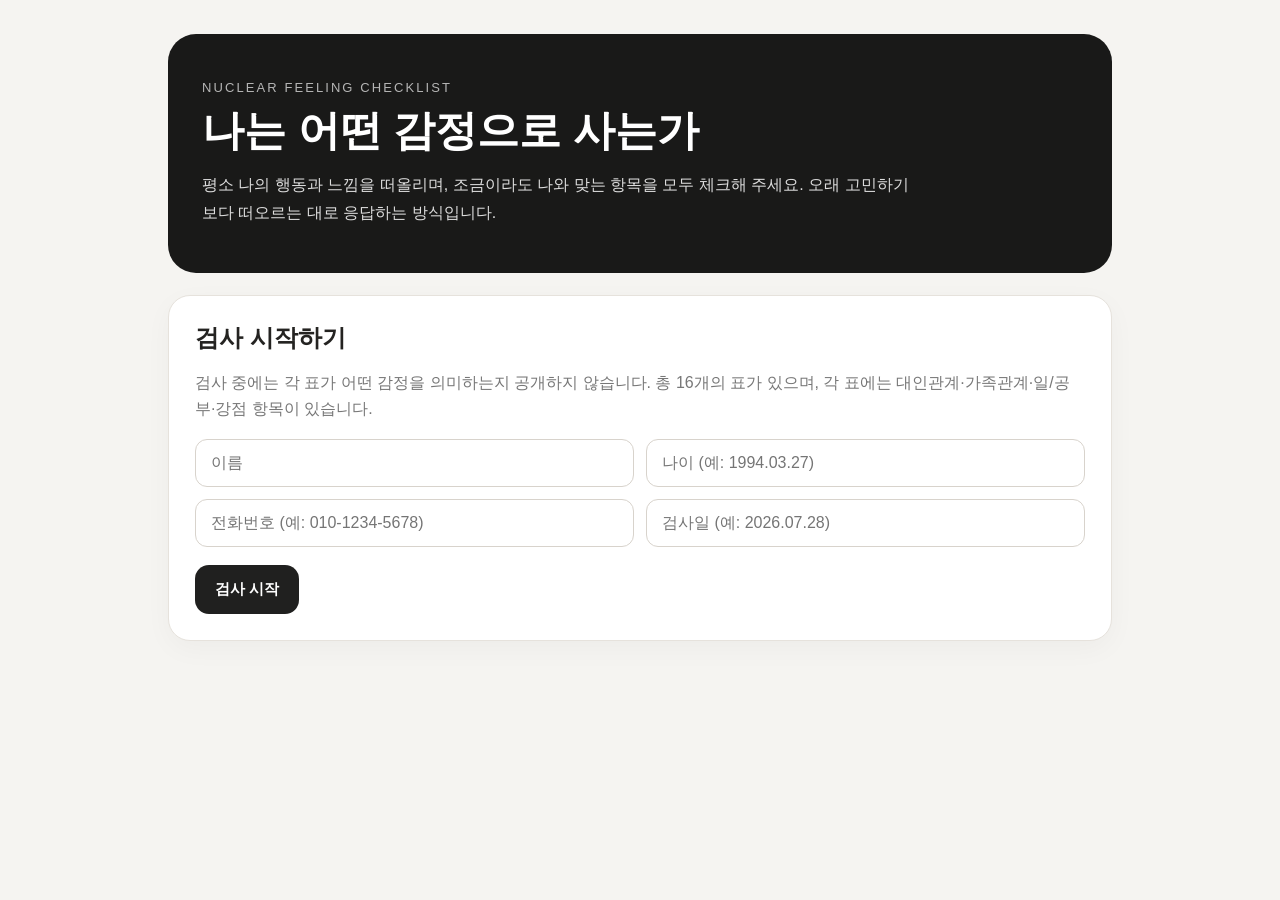
==== commit ec9b2f8f: "Update basic-test.html" ====
--- a/basic-test.html
+++ b/basic-test.html
@@ -44,7 +44,7 @@
     <p class="muted">검사 중에는 각 표가 어떤 감정을 의미하는지 공개하지 않습니다. 총 16개의 표가 있으며, 각 표에는 대인관계·가족관계·일/공부·강점 항목이 있습니다.</p>
     <div class="field">
       <input id="name" type="text" placeholder="이름">
-      <input id="age" type="text" inputmode="numeric" maxlength="3" placeholder="나이 (예: 25)">
+      <input id="birth" type="text" inputmode="numeric" maxlength="10" placeholder="나이 (예: 1994.03.27)">
       <input id="phone" type="text" inputmode="numeric" maxlength="13" placeholder="전화번호 (예: 010-1234-5678)">
       <input id="date" type="text" inputmode="numeric" maxlength="10" placeholder="검사일 (예: 2026.07.28)">
     </div>
@@ -104,9 +104,10 @@
 </div>
 
 <script>
-const APPS_SCRIPT_URL = 'https://script.google.com/macros/s/AKfycbyodSCa4cA0XhdQxbsV97bBnxAtRGxa8nZKWJlL3gaVCxmdw7mAIHDjofS0g5S_Sf3y/exec';
-const checklist = [{"number": 1, "emotion": "부담감", "areas": {"대인관계": ["위축되어있다", "긴장되어있다", "요구를 못  한다", "거절을  못 한다"], "가족관계": ["집에서는 파김치다", "늘 지쳐있다", "내 눈치를  본다", "가족을  피한다"], "일/공부": ["잘  하려고 한다", "혼자 다 한다", "할  일이  산 더미같이 쌓여있다", "새로운  시작이 어렵다"], "강점": ["열심히 산다", "맡은바를다한다", "든든하다", "낙관적이다"]}}, {"number": 2, "emotion": "경쟁심", "areas": {"대인관계": ["이기려고  한다", "지고는  못 산다", "조급하다", "전투적이다"], "가족관계": ["비교를 잘  한다", "무시 한다", "표현이 공격적이다", "라이벌로 본다"], "일/공부": ["1등이 되어야한다", "상대가 있으면 더  잘한다", "이기는 데에만 집중한다", "사소한  일에 목숨건다"], "강점": ["집중력이  있다", "포기하지않는다", "성공지향적이다", "능력있다"]}}, {"number": 3, "emotion": "억울함", "areas": {"대인관계": ["핑계를 잘댄다", "권위에 반항적이다", "건드리면 터진다", "상처를 잘받는다"], "가족관계": ["조종하려 한다", "지배하려한다", "책임지려 한다", "화를 자주 낸다"], "일/공부": ["확실하다", "장단점 파악을 잘한다", "자주 때려치우고 싶다", "관리하려 한다"], "강점": ["의리  있다", "정의감 있다", "설득을 잘한다", "공평하다"]}}, {"number": 4, "emotion": "열등감", "areas": {"대인관계": ["소심하다", "기가 죽어있다", "인정받으려 애쓴다", "경쟁적이다"], "가족관계": ["비난한다", "마음에 안 들어 한다", "헌신적이다", "잘하도록 부추긴다"], "일/공부": ["자책한다", "책임감  있다", "잘하려고 기를 쓴다", "마무리가 어렵다"], "강점": ["자기 자신을 잘 안다", "반성능력이 있다", "비교 분석을 잘 한다", "끊임없이  자기 개발을  한다"]}}, {"number": 5, "emotion": "외로움", "areas": {"대인관계": ["사람을 좋아한다", "혼자다", "기대고 싶어한다", "함께하고 싶어 한다"], "가족관계": ["속 터지게 한다.", "밖으로 돈다", "은근슬쩍상대방 이 하도록한다", "상처줄까봐 화  못낸다"], "일/공부": ["시작을 잘한다", "벌려놓고 마무리 안한다", "혼자서 한다", "변덕이 심하다"], "강점": ["무사태평이다", "다른사람을 편안하게 해준다", "현재의 삶을 즐긴다", "주관이 뚜렷하다"]}}, {"number": 6, "emotion": "그리움", "areas": {"대인관계": ["애잔하다", "살갑다", "친절하다", "미련이 많다"], "가족관계": ["걱정이 많다", "간섭이 많다", "다정다감하다", "책임 안 지려한다."], "일/공부": ["우유부단하다", "이상주의적이다", "일에 애정이 많다", "자기 것을 잘  챙긴다"], "강점": ["감수성이 풍부하다", "대화를 즐긴다", "사람을 잘 챙긴다", "마당발이다"]}}, {"number": 7, "emotion": "질투", "areas": {"대인관계": ["잘  삐진다", "샘이  많다", "잘난체하는 꼴을  못본다", "공주병, 왕자병이 있다"], "가족관계": ["나만  봐주기를 바란다", "“놀아줘”", "친밀하고 싶어한다", "영순위이기를 바란다"], "일/공부": ["최고가 되려고 한다", "나만  잘하면 된다", "샘통이다", "다른사람을 인정하지 않는다"], "강점": ["자존심이 있다", "감수성이 예민하다", "감정을 잘 알아차린다", "잘  났다"]}}, {"number": 8, "emotion": "두려움", "areas": {"대인관계": ["눈치본다", "조심스럽다", "다가가지  못한다", "자기 소리를 못 낸다"], "가족관계": ["엄격하게 대한다", "편하게 대하지 못한다", "몰릴  때 화를 잘 낸다", "강하게 밀어부친다"], "일/공부": ["실패를 걱정한다", "혼자서 끙끙거린다", "시간이  걸린다", "상대방의평가에 민감하다"], "강점": ["안전빵이다", "예의바르다", "끈기가  있다", "노력한다"]}}, {"number": 9, "emotion": "화", "areas": {"대인관계": ["상처를 잘 준다", "예민하다", "관계가 힘들다", "꾹  참는다"], "가족관계": ["성질 부린다", "짜증 낸다", "잘  삐진다", "긴장감을 느끼게 한다"], "일/공부": ["시원하게 한다", "홧김에 저지른다", "갈등을 일으킨다", "일에 화풀이 한다(일중독)"], "강점": ["추진력이 있다", "에너지가 많다", "뒤 끝이 없다", "화끈하다"]}}, {"number": 10, "emotion": "무기력", "areas": {"대인관계": ["관계 불감증", "자주  잠수한다", "신경쓰이게 만든다", "매사가 귀찮다"], "가족관계": ["표현을  못한다", "자신에게 화가 난다", "답답하게 만든다", "천불나게 한다"], "일/공부": ["멍하다", "결과물이 없다", "엄두가 안난다", "잠속으로 피한다"], "강점": ["경제적이다", "무리하지 않는다", "겸손하다", "엄청난 잠재력이 있다"]}}, {"number": 11, "emotion": "허무", "areas": {"대인관계": ["할 말  없게 만든다", "무의미하게 만든다", "초월한척 한다", "힘 빠지게  한다"], "가족관계": ["힘들게  한다", "허기지게 한다", "왕따 당한다", "처지게 만든다"], "일/공부": ["의욕이  없다", "흥미가 없다", "게으르다", "그냥  앉아있다"], "강점": ["경계가  없다", "욕심이 없다", "초연하다", "수용력이 있다"]}}, {"number": 12, "emotion": "슬픔", "areas": {"대인관계": ["기대에 부응 하려고  애쓴다", "조용하다", "사라지고싶다", "공평하게대하지 않으면 슬퍼진다"], "가족관계": ["“미안해”를 입에 달고산다", "감정을 꾹꾹 눌러 둔다", "기쁨조다", "필요한 존재가 되려고 노력한다"], "일/공부": ["실망시키지 않으려  노력한다", "애쓴다", "희생적이다", "작은 것도 놓치지 않는다"], "강점": ["알아서잘한다", "다른사람의 심정을 잘 헤아린다", "꺼이꺼이 잘 운다", "존재감을  살려 준다"]}}, {"number": 13, "emotion": "불안", "areas": {"대인관계": ["노심초사한다", "망설인다", "전전긍긍한다", "안절부절한다"], "가족관계": ["확인전화를자주한다", "잔소리가많다", "강박적이다", "통제하려고한다"], "일/공부": ["완벽하게준비한다", "깔끔하다", "철저하게계획한다", "여기저기손댄다"], "강점": ["순발력이있다", "세세하게 표현한다", "분위기메이커다", "솔직하고투명하다"]}}, {"number": 14, "emotion": "공포", "areas": {"대인관계": ["자기를 보호하기 위해 거리를  둔다", "내  편을  만든다", "속으로는 떨고 있다", "‘죽기 살기’ 심정이다"], "가족관계": ["냉랭하게 대한다", "살벌하게 한다", "천진난만하다", "장난끼가  있다"], "일/공부": ["빈틈없다", "꼼꼼하다", "한순간도 놓치지 않는다", "끝장을 본다"], "강점": ["창의적이다", "상상력과 아이디어가 풍부하다", "속내가 따뜻하다", "리더십 있다"]}}, {"number": 15, "emotion": "소외", "areas": {"대인관계": ["거리를 둔다", "단짝을만든다", "무관심한척한다", "먼저다가와주길 기다린다"], "가족관계": ["소원하다", "적막하다", "무미건조하다", "독립적이다"], "일/공부": ["제대로하려고한다", "완벽하게하려한다", "시도가어렵다", "비난을두려워한다"], "강점": ["완벽하다", "끈끈하다", "집중력있다", "적극적으로 관심을보인다"]}}, {"number": 16, "emotion": "적개심", "areas": {"대인관계": ["초긴장상태다", "공격적이다", "아군아니면적군이다 (아군은별로없다)", "쌩깐다"], "가족관계": ["표현이 극단적이다", "삭막하다", "쓸쓸하다", "전적으로 지지한다"], "일/공부": ["실패는죽음이다", "죽기 살기로 한다", "“내가죽든지네가죽든 지해보자”는심정이다", "열정적으로 한다"], "강점": ["올인한다", "목표 지향적 이다", "위기대처능력이있다", "내 세상으로만든다"]}}];
-const interpretations = {"부담감": {"definition": "감당할 몫이 늘 자기 용량을 넘어서 있다는 만성적 짓눌림. 기본 정서 지문은 위축과 긴장, 그리고 쉬면 안 될 것 같은 조바심이다.", "target": "이 표가 찾는 것은 책임의 과부하를 자기 몫으로 끌어안는 패턴이다. 단순히 일이 많은 상태가 아니라, 요구도 거절도 못 한 채 모든 짐을 자기에게 돌리고 그로 인해 소진되면서도 멈추지 못하는 관계·과제 방식을 겨냥한다. 핵심 표적은 거절 불능과 위임 불능이다.", "high": "부담감이 최고점이면, 그 사람의 삶이 해야 할 일의 목록으로 조직되어 있다고 볼 수 있다. 뜻하는 바는 높은 책임감과 신뢰성이며, 뜻하지 않는 바는 게으름의 반대라는 단순한 해석이다. 이 사람의 문제는 일을 안 하는 것이 아니라 짐을 고르지 못하는 것, 곧 모든 짐을 자기 것으로 만드는 것이다. 소진, 번아웃, 만성 피로가 배경에 있을 수 있으니 쉬는 것에 대한 죄책감을 반드시 확인한다.", "distribution": "세 생활 영역에 고루 높으면 전형적 부담감 핵심이다. 가족 영역에만 높으면 원가족 안에서의 역할(부모화)이 아직 진행 중일 수 있다. 일 영역에만 높으면 현재 직무의 과부하 상황을 먼저 살펴야 하며, 반드시 뿌리 깊은 핵심감정이라 단정하지 않는다.", "strength": "· 강점 — 책임을 지는 힘 자체가 실력임을 측정한다. 열심히 산다·맡은 바를 다한다·든든하다 같은 문항의 체크는, 같은 부담감이 성실성과 신뢰감으로 자원화되어 있음을 뜻한다.", "combo": "불안과 함께 높으면 완벽주의의 두 얼굴이다. 부담감의 완벽주의는 내가 다 해내야 한다는 책임의 논리, 불안의 완벽주의는 무슨 일이 생길지 모른다는 통제의 논리다. 슬픔과 함께 높으면 제 슬픔을 누른 채 남을 챙기는 착한 아이 구조일 수 있다. 강점 활용의 방향은 짐을 고르는 힘을 기르는 것, 곧 지는 능력에 선택권을 더하는 것이다.", "dialogue": "대화는 지고 있는 짐을 알아봐 주는 것에서 연다. 그걸 다 감당하고 있었네요라는 인정이 먼저다. 실제 질문으로는 최근에 거절하고 싶었지만 못한 부탁이 있었는지, 쉬는 날 마음이 편한지를 묻는다. 짐을 대신 들겠다는 제안이나 그냥 거절하면 되지 않느냐는 해법은 방어를 키운다."}, "경쟁심": {"definition": "모든 상황을 승패의 구도로 지각하는 감정. 이기고 있을 때만 안전하고 지는 것은 존재의 위협이 된다. 기본 정서 지문은 조급함과 전투 태세다.", "target": "이 표가 찾는 것은 관계와 과제를 승부로 환원하는 패턴이다. 목표를 향한 건강한 동기가 아니라, 늘 상대와 견주고 이겨야만 안심하며 지는 것을 견디지 못하는 정서 구조를 겨냥한다. 핵심 표적은 비교 강박과 패배 공포다.", "high": "경쟁심이 최고점이면 그 사람은 세상을 순위표로 지각한다. 뜻하는 바는 강한 추진력과 성취 지향이며, 뜻하지 않는 바는 야망이 크다는 긍정적 해석만은 아니라는 점이다. 이 사람의 대가는 관계의 소모와 만성 조급이다. 이겨도 잠깐이고 곧 다음 상대를 찾으며, 겨룰 것이 없는 상황에서 오히려 공허해질 수 있다. 남의 성공에 축하가 안 나오는지, 진 뒤 얼마나 오래 시달리는지를 확인한다.", "distribution": "세 영역 고루 높으면 전형적 경쟁심 핵심이다. 일 영역에만 높으면 성취 환경의 압력일 수 있고, 가족 영역에 높으면 형제 서열 경험이 아직 살아 있을 수 있다.", "strength": "· 강점 — 승부욕이 추진력으로 자원화된 면을 측정한다. 집중력이 있다·포기하지 않는다·성공지향적이다 같은 문항의 체크는, 같은 경쟁심이 몰입과 끈기로 쓰이고 있음을 뜻한다.", "combo": "열등감과 함께 높으면 같은 비교라는 뿌리의 공격과 수비다. 경쟁심은 이길 수 있다는 전제로 싸우러 나가고 열등감은 이미 졌다는 전제로 자책한다. 질투와 함께 높으면 승부와 독점이 뒤섞인 상태다. 강점 활용의 방향은 승부의 대상을 사람에서 과제로 옮기는 것이다.", "dialogue": "대화는 성취를 비교 없이 구체적으로 인정하는 데서 연다. 이긴 것이 아니라 해낸 것을 봐 주는 것이다. 질문으로는 이기고 나면 무엇이 남는지, 겨룰 상대가 없을 때 어떤 기분인지를 묻는다. 다른 사람과 견주는 칭찬이나 농담 섞인 승부 걸기는 방어를 키운다."}, "억울함": {"definition": "정당한 몫을 받지 못했다는, 부당하게 취급당했다는 감정. 세상이 공정하지 않게 자기를 대했다는 감각이 만성화되어 건드리면 터지는 예민함을 동반한다.", "target": "이 표가 찾는 것은 부당함의 축적과 그로 인한 방어적 예민함이다. 단발적 서운함이 아니라, 억울함이 성격의 바닥에 고여 작은 자극에도 크게 반응하고 끝없이 자기 입장을 해명하려는 패턴을 겨냥한다. 핵심 표적은 부당감의 만성화다.", "high": "억울함이 최고점이면 그 사람은 세상을 공정성의 저울로 지각하며, 그 저울이 늘 자기에게 불리하게 기울어 있다고 느낀다. 뜻하는 바는 예민한 정의감이고, 뜻하지 않는 바는 피해의식이라는 낙인이다. 이 사람의 억울함에는 대개 실제 부당한 경험이 깔려 있으므로, 그 경험을 먼저 인정하는 것이 해석의 출발이다. 과거의 부당했던 사건을 얼마나 자주 소환하는지를 확인한다.", "distribution": "세 영역 고루 높으면 전형적 억울함 핵심이다. 일 영역에 높으면 현재 직장의 불공정 경험을, 가족 영역에 높으면 원가족에서의 차별 경험을 살핀다.", "strength": "· 강점 — 부당함에 대한 감각이 정의감으로 자원화된 면을 측정한다. 의리 있다·정의감 있다·설득을 잘 한다·공평하게 대한다 같은 문항의 체크가 이를 보여준다.", "combo": "화와 함께 높으면 판결문이 붙은 분노, 곧 부당하다는 판단과 결합한 화다. 화가 에너지의 문제라면 억울함은 정의의 문제다. 적개심과 함께 높으면 부당함이 특정 대상에 대한 지속적 적의로 굳었을 수 있다. 강점 활용은 부당함 감각을 남을 보호하는 힘으로 돌리는 것이다.", "dialogue": "대화는 시비를 가리기 전에 부당하게 느껴진 경험 자체를 인정하는 데서 연다. 질문으로는 요즘 억울했던 일이 있었는지, 그때 아무도 몰라줬는지를 묻는다. 성급한 중립 선언이나 해명을 끊는 것은 방어를 키운다."}, "열등감": {"definition": "자기가 부족한 존재라는 만성적 확신. 비교의 저울이 마음속에 상설되어 있고 그 위에서 자기는 늘 가벼운 쪽이다. 기본 정서 지문은 소심함과 기죽음, 그리고 만회하려는 필사적 노력이다.", "target": "이 표가 찾는 것은 자기를 부족하다고 규정하는 자동적 비교 습관이다. 겸손이나 낮은 자신감을 넘어, 무엇을 해도 부족하다는 전제가 성격에 박혀 성취로도 채워지지 않는 패턴을 겨냥한다. 핵심 표적은 부족감의 내면화다.", "high": "열등감이 최고점이면 그 사람은 자기를 늘 미달로 채점한다. 뜻하는 바는 성장 지향과 자기성찰이고, 뜻하지 않는 바는 실제로 능력이 부족하다는 것이 아니라는 점이다. 오히려 유능한 사람이 열등감을 호소하는 경우가 흔하다. 칭찬을 받아들이지 못하는 반응, 성취 후에도 남는 불만족을 확인한다. 만성 자책이 우울로 이어졌는지도 살핀다.", "distribution": "세 영역 고루 높으면 전형적 열등감 핵심이다. 가족 영역에 높으면 형제 비교의 뿌리가 깊고, 일 영역에 높으면 현재의 성취 압력이 작동 중일 수 있다.", "strength": "· 강점 — 낮춰 보던 눈이 객관적 자기 이해로 전환된 면을 측정한다. 자기 자신을 잘 안다·반성 능력이 있다·비교분석을 잘한다·끊임없이 자기개발을 한다 같은 문항의 체크가 이를 보여준다.", "combo": "경쟁심과 함께 높으면 같은 비교의 수비와 공격이다. 슬픔과 함께 높으면 침울함이 겹치는데, 열등감의 침울함은 비교·평가 맥락이고 슬픔의 침울함은 상실·애도 맥락이라는 점으로 구분한다. 강점 활용은 낮춰 보던 눈을 객관적으로 보는 눈으로 재조정하는 것이다.", "dialogue": "대화는 결과보다 과정과 기여를 짧고 명확하게 인정하는 데서 연다. 질문으로는 스스로에게 가장 자주 하는 말이 무엇인지, 칭찬을 들으면 어떤 생각이 드는지를 묻는다. 과장된 칭찬은 불신을 부르고 자신감을 가지라는 조언은 공허하게 들린다."}, "외로움": {"definition": "곁에 사람이 있어도 닿아 있지 않다는 단절의 감정. 사람을 좋아하면서 동시에 혼자인 모순적 이중 운동이 특징이다.", "target": "이 표가 찾는 것은 갈망과 단념이 한 몸으로 움직이는 관계 패턴이다. 단순히 사람을 덜 만나는 것이 아니라, 연결을 원하면서도 먼저 다가가지 못하고 거절이 두려워 우회하는 정서 구조를 겨냥한다. 핵심 표적은 연결 갈망과 접근 회피의 공존이다.", "high": "외로움이 최고점이면 그 사람은 사람들 속에서도 혼자라고 느낀다. 뜻하는 바는 관계에 대한 깊은 갈망이고, 뜻하지 않는 바는 사람을 싫어한다는 오해다. 오히려 사람을 원하기에 더 아프다. 깊은 얘기를 나눌 사람이 있는지, 먼저 연락을 해 본 적이 있는지를 확인한다. 만성 고립이 우울로 이어졌는지도 살핀다.", "distribution": "세 영역 고루 높으면 전형적 외로움 핵심이다. 가족 영역에 높으면 원가족에서의 정서적 방치가 뿌리일 수 있고, 대인 영역에 높으면 현재의 관계 단절이 두드러진다.", "strength": "· 강점 — 혼자를 견디는 힘이 자기충족으로 자원화된 면을 측정한다. 무사태평이다·다른 사람을 편안하게 해준다·현재의 삶을 즐긴다·주관이 뚜렷하다 같은 문항의 체크가 이를 보여준다.", "combo": "소외와 함께 높으면 관계의 깊이 문제와 집단 소속 문제가 겹친 이중 결핍이다. 외로움은 단둘의 친밀을, 소외는 무리 안의 자리를 갈망한다. 슬픔과 함께 높으면 정서적 저음이 깊다. 강점 활용은 우회로 대신 직통로를 한 번 써 보게 하는 것이다.", "dialogue": "대화는 꾸준하고 예측 가능한 관심에서 연다. 질문으로는 힘들 때 떠오르는 사람이 있는지, 기다리는 그 연락을 자기가 먼저 해 본 적이 있는지를 묻는다. 왜 진작 말하지 않았느냐는 추궁이나 알아서 다가오기를 기다리는 것은 이 사람에게 반복된 상처다."}, "그리움": {"definition": "지나간 것, 곁에 없는 것을 향해 마음이 계속 돌아가는 감정. 애잔함이 기본 정조이고 마음의 시제가 과거형이다.", "target": "이 표가 찾는 것은 상실한 대상을 마음속에 살려 두고 계속 관계하는 패턴이다. 단순한 향수가 아니라, 지나간 것을 놓지 못해 현재의 변화와 결정을 어려워하는 정서 구조를 겨냥한다. 핵심 표적은 붙듦, 곧 놓지 못함이다.", "high": "그리움이 최고점이면 그 사람은 과거를 현재보다 생생하게 산다. 뜻하는 바는 정서적 깊이와 관계를 소중히 하는 마음이고, 뜻하지 않는 바는 단순히 감상적이라는 평가절하다. 그때가 좋았다는 회고의 빈도, 물건과 사진을 버리지 못하는 정도를 확인한다. 상실이 충분히 애도되지 못한 채 남아 있는지 살핀다.", "distribution": "세 영역 고루 높으면 전형적 그리움 핵심이다. 가족 영역에 높으면 어린 시절의 상실이 뿌리일 수 있다.", "strength": "· 강점 — 지나간 것을 소중히 하는 마음이 인연을 가꾸는 힘으로 자원화된 면을 측정한다. 감수성이 풍부하다·대화를 즐긴다·사람을 잘 챙긴다·마당발이다 같은 문항의 체크가 이를 보여준다.", "combo": "슬픔과 함께 높으면 상실의 정서가 깊다. 다만 슬픔은 상실에 잠기고 그리움은 잃은 것을 살려 두고 돌아본다는 차이로 구분한다. 외로움과 함께 높으면 연결에 대한 갈망이 과거로도 현재로도 뻗친다. 강점 활용은 붙듦과 간직함을 구분하게 하는 것이다.", "dialogue": "대화는 과거 이야기를 충분히 듣고 추억의 의미를 인정하는 데서 연다. 질문으로는 요즘 자주 떠오르는 지난 일이 있는지, 그 시절을 그리워하는지 아니면 그 시절의 자기를 그리워하는지를 묻는다. 지난 일은 잊으라는 재촉은 상실을 두 번 겪게 한다."}, "질투": {"definition": "사랑과 관심이 다른 곳으로 향하는 것을 견디지 못하는 감정. 원하는 것은 우월함이 아니라 독점, 곧 그 사람에게 내가 영순위인 상태다.", "target": "이 표가 찾는 것은 사랑의 향방을 감시하고 독점하려는 패턴이다. 경쟁심이 순위를 다툰다면 질투는 한 사람의 시선을 다툰다. 관심이 나뉘는 순간을 정확히 감지하고 서운함이 오래 가는 정서 구조를 겨냥한다. 핵심 표적은 독점 욕구다.", "high": "질투가 최고점이면 그 사람은 사랑을 늘 빼앗길 수 있는 것으로 지각한다. 뜻하는 바는 관계에 대한 강한 애착과 예민한 감수성이고, 뜻하지 않는 바는 단순히 속 좁다는 평가다. 서운함이 얼마나 오래 가는지, 가까운 사람이 다른 이와 가까워질 때 어떤 반응이 올라오는지를 확인한다.", "distribution": "가족 영역에 특히 높으면 형제 경합의 뿌리가 깊다. 세 영역 고루 높으면 전형적 질투 핵심이다.", "strength": "· 강점 — 감시 레이더가 감정 읽기의 섬세함으로 자원화된 면을 측정한다. 자존심이 있다·감수성이 예민하다·감정을 잘 알아차린다 같은 문항의 체크가 이를 보여준다.", "combo": "경쟁심과 함께 높으면 승부와 독점이 뒤섞인다. 주의할 점은, 타당화 연구에서 질투 요인이 신뢰도 미달로 최종 척도에서 제외되었다는 사실이다(김선형·박재우, 2020). [추정] 질투는 행동 표현이 사람마다 이질적이어서 측정이 특히 불안정할 수 있으므로, 이 유형의 해석은 다른 유형보다 보수적으로 다룬다. 강점 활용은 서운함을 원함의 언어로 번역하게 하는 것이다.", "dialogue": "대화는 관심과 우선순위를 말로 분명히 확인해 주는 데서 연다. 질문으로는 최근 서운했던 순간이 있었는지, 그때 무엇을 빼앗겼다고 느꼈는지를 묻는다. 서운함을 유치함으로 치부하는 것은 방어를 키운다."}, "두려움": {"definition": "아직 일어나지 않은 나쁜 일을 미리 사는 감정. 다가올 위험, 특히 관계에서의 상처와 실패를 예상하며 몸을 사린다.", "target": "이 표가 찾는 것은 미래 위험을 예상해 회피하는 패턴이다. 실제 위협에 대한 반응이 아니라, 일어나지 않은 일을 미리 두려워해 시도와 접근 자체를 접는 정서 구조를 겨냥한다. 핵심 표적은 예기 불안에 기반한 회피다.", "high": "두려움이 최고점이면 그 사람은 미래를 위험의 목록으로 지각한다. 뜻하는 바는 신중함과 위험 감지력이고, 뜻하지 않는 바는 단순히 겁이 많다는 것이 아니다. 회피의 대가로 삶의 반경이 좁아졌을 수 있다. 두려워하는 그 일이 실제로 일어난 적이 있는지, 시도를 얼마나 미루는지를 확인한다. 회피가 불안장애 수준인지도 살핀다.", "distribution": "세 영역 고루 높으면 전형적 두려움 핵심이다. 가족 영역에 높으면 예측 불가능했던 양육 환경이 뿌리일 수 있다.", "strength": "· 강점 — 위험 예측이 신중함으로 자원화된 면을 측정한다. 안전빵이다·예의 바르다·끈기가 있다·노력한다 같은 문항의 체크가 이를 보여준다.", "combo": "공포·불안과 함께 높은 경우가 가장 흔하다. 이 셋은 위협 계열로 경험적으로 잘 분리되지 않으므로(제9장 요인분석), 억지로 가르기보다 위협 관련 감정군이 강하다로 묶어 해석하는 것이 정직하다. 세 감정의 구분선은, 두려움은 미래 위험 회피, 불안은 대상 없는 막연한 경보, 공포는 몸이 먼저 굳는 과거 기반 반응이다. 강점 활용은 예상과 실제의 간극을 데이터로 확인하게 하는 것이다.", "dialogue": "대화는 선택지를 잘게 나눠 안전한 첫걸음을 함께 정하는 데서 연다. 질문으로는 두려워하는 그 일이 최근 실제로 일어났는지, 시도 전에 주로 어떤 장면을 상상하는지를 묻는다. 일단 부딪쳐 보라는 갑작스러운 밀어붙임이나 겁이 많다는 농담은 방어를 키운다."}, "화": {"definition": "침해당했다는 신호에 즉각 점화되는 뜨거운 에너지. 문제는 화가 있다는 것 자체가 아니라 억압과 폭발이라는 조절의 양극단을 오간다는 데 있다. 자료에 따라 분노로도 표기된다.", "target": "이 표가 찾는 것은 화의 조절 실패 패턴이다. 화의 유무가 아니라, 참다가 터지고 터진 뒤 후회하는 진자 운동, 그리고 그 화가 가장 안전한 관계로 향하는 방향성을 겨냥한다. 핵심 표적은 억압과 폭발의 진자다.", "high": "화가 최고점이면 그 사람은 침해 신호에 빠르게 점화된다. 뜻하는 바는 강한 에너지와 솔직함, 뒤끝 없음이고, 뜻하지 않는 바는 성격이 나쁘다는 낙인이다. 화 자체는 무언가 잘못되었다는 신호이자 바꿀 연료다. 이 화가 지금 이 일의 크기인지 쌓인 것의 크기인지를 확인하고, 폭발 후의 후회 정도를 살핀다.", "distribution": "가족 영역에 특히 높은 경우가 많은데, 안전한 관계로 화가 향하는 특성 때문이다. 세 영역 고루 높으면 조절의 어려움이 전반적이다.", "strength": "· 강점 — 화가 추진력으로 자원화된 면을 측정한다. 추진력 있다·에너지가 많다·뒤끝이 없다·화끈하다 같은 문항의 체크가 이를 보여준다. 뒤끝 없음이 화를 적개심과 가르는 표지다.", "combo": "억울함과 함께 높으면 판결문이 붙은 분노다. 적개심과 함께 높으면 화가 특정 대상에 대한 지속적 적의로 굳었을 수 있는데, 뒤끝 유무가 둘을 가른다. 강점 활용은 신호와 반응 사이의 간격을 벌리고 화를 요구의 언어로 번역하게 하는 것이다.", "dialogue": "대화는 폭발 전의 신호를 존중해 잠시 멈출 공간을 주고 내용은 가라앉은 뒤에 다루는 데서 연다. 질문으로는 주로 어떤 순간에 욱하는지, 화가 난 뒤 어떤 마음이 드는지를 묻는다. 맞불을 놓거나 화 좀 내지 말라며 감정을 부정하는 것은 최악이다."}, "무기력": {"definition": "해봤자 소용없다는 학습된 체념의 감정. 에너지가 없는 것이 아니라 에너지를 꺼내는 회로가 차단된 상태다. 기본 정서 지문은 멍함과 귀찮음, 엄두가 안 남이다.", "target": "이 표가 찾는 것은 시도 이전의 포기 패턴이다. 게으름이 아니라, 노력해도 안 바뀐다는 반복 학습의 결과로 회로 자체가 꺼진 상태를 겨냥한다. 핵심 표적은 학습된 무력감이다.", "high": "무기력이 최고점이면 그 사람의 행동 회로가 대부분 꺼져 있다. 뜻하는 바는 담담함과 수용이고, 뜻하지 않는 바는 능력이나 의지가 없다는 것이 아니다. 갇힌 에너지가 오히려 클 수 있다. 지금 안 되는 것이 이 일인지 이 일의 크기인지를 확인한다. 우울과의 감별이 특히 중요하며, 무기력이 최고점이면서 슬픔·허무가 함께 높으면 임상적 우울 가능성을 신중히 살핀다.", "distribution": "일 영역에 높으면 성취 상황에서 회로가 꺼진 것이고, 세 영역 고루 높으면 전반적 무력감이다. 전반적으로 높으면 우울 가능성을 우선 고려한다.", "strength": "· 강점 — 꺼진 회로가 담담한 경제성으로 나타나는 면을 측정한다. 경제적이다·무리하지 않는다·겸손하다·엄청난 잠재력이 있다 같은 문항의 체크가 이를 보여준다. 강점 자리의 엄청난 잠재력은 갇힌 에너지가 크다는 뜻으로 읽는다.", "combo": "허무와 함께 높으면 행동 회로와 의미 회로가 동시에 꺼진 상태다. 슬픔과 함께 높으면 우울의 신호일 수 있다. 무기력은 못 하겠다, 허무는 해서 뭐 하나, 슬픔은 마음이 가라앉아 손이 안 잡힌다로 구분한다. 강점 활용은 크기를 줄여 회로를 다시 켜는 것, 곧 최소 행동부터 시작하는 것이다.", "dialogue": "대화는 5분짜리로 쪼갠 최소 행동을 제안하고 결과가 아니라 시도 자체를 인정하는 데서 연다. 질문으로는 예전에 해봤자 소용없다고 느낀 경험이 있었는지를 조심스럽게 묻는다. 의지가 부족하다는 훈계나 큰 계획부터 요구하는 것은 회로를 더 닫는다."}, "허무": {"definition": "애써 이룬 것들이 의미의 무게를 갖지 못하는 감정. 성취의 순간에 기쁨 대신 그래서 뭐가 올라오고, 초월한 척하는 태도 뒤에 채워지지 않는 허기가 있다.", "target": "이 표가 찾는 것은 의미 회로의 공백이다. 무기력이 못 움직이는 것이라면 허무는 움직일 이유를 못 찾는 것이다. 성취로도 채워지지 않는 근원적 무의미감을 겨냥한다. 핵심 표적은 의미의 부재다.", "high": "허무가 최고점이면 그 사람의 의미 회로가 비어 있다. 뜻하는 바는 본질 추구와 초연함이고, 뜻하지 않는 바는 단순한 냉소가 아니다. 성취 직후에 오히려 가라앉는지, 마지막으로 이유 없이 좋았던 순간이 언제인지를 확인한다. 만성 공허가 우울이나 실존적 위기로 깊어졌는지 살핀다.", "distribution": "세 영역 고루 높으면 전반적 무의미감이다. 일 영역에 높으면 성취 후 공백이 두드러진다.", "strength": "· 강점 — 무의미감이 초연함으로 자원화된 면을 측정한다. 경계가 없다·욕심이 없다·초연하다·수용력이 있다 같은 문항의 체크가 이를 보여준다. 세속적 잣대에 매이지 않는 자유의 얼굴이다.", "combo": "무기력과 함께 높으면 행동과 의미 두 회로가 동시에 꺼진 상태로, 우울 가능성을 신중히 본다. 슬픔과 함께 높으면 잃은 것이 있어 아픈 슬픔과 얻어도 안 채워지는 허무가 겹친다. 강점 활용은 의미를 머리로 찾기보다 감각의 즐거움부터 회복하게 하는 것이다.", "dialogue": "대화는 무의미하다는 경험을 있는 그대로 들어주는 데서 연다. 의미를 주입하려 들지 않는다. 질문으로는 최근 이유 없이 좋았던 순간이 있었는지를 묻는다. 감사한 줄 알라는 훈계나 성취를 나열하며 설득하는 것은 공허를 키운다."}, "슬픔": {"definition": "가라앉는 감정. 특징적 모습은 의외로 눈물이 아니라 애씀이다. 감정을 눌러 두고 기대에 부응하려 애쓰며 미안하다는 말을 입에 달고 산다. 슬픔을 드러낼 수 없던 사람의 슬픔은 착함으로 위장된다.", "target": "이 표가 찾는 것은 애도하지 못한 슬픔이 착함으로 위장된 패턴이다. 겉으로 우는 사람이 아니라, 제 슬픔을 누른 채 남을 기쁘게 하려 애쓰는 정서 구조를 겨냥한다. 핵심 표적은 위장된 가라앉음이다.", "high": "슬픔이 최고점이면 그 사람은 가라앉음을 착함으로 덮고 산다. 뜻하는 바는 깊은 공감력과 배려이고, 뜻하지 않는 바는 단순히 우울하다는 것만은 아니다. 과도한 사과 습관, 남을 기쁘게 하려는 강박적 노력을 확인한다. 만성 우울로 깊어졌는지, 자기 감정을 표현할 자리가 있는지를 살핀다.", "distribution": "가족 영역에 높으면 애도의 금지가 원가족에서 뿌리내렸을 수 있다. 세 영역 고루 높으면 정서적 저음이 깊다.", "strength": "· 강점 — 슬픔이 공감력으로 자원화된 면을 측정한다. 알아서 잘한다·다른 사람의 심정을 잘 헤아린다·꺼이꺼이 잘 운다 같은 문항의 체크가 이를 보여준다. 잘 우는 것은 눌린 슬픔이 흐르기 시작한 회복의 신호다.", "combo": "부담감과 함께 높으면 제 슬픔을 누른 채 남을 챙기는 착한 아이 구조다. 열등감과 함께 높으면 침울함이 겹치는데, 슬픔은 상실·애도 맥락, 열등감은 비교·평가 맥락으로 구분한다. 무기력·허무와 함께 높으면 우울 가능성을 신중히 본다. 강점 활용은 눌러 둔 것을 흐르게 하는 것이다.", "dialogue": "대화는 사과할 필요가 없음을 알려 주고 울어도 되는 자리를 허용하는 데서 연다. 질문으로는 지금 누구의 기분을 돌보고 있는지, 자기 슬픔을 내놓을 사람이 있는지를 묻는다. 울지 말라는 말이나 서둘러 기분 전환을 강요하는 것은 슬픔을 두 번 누른다."}, "불안": {"definition": "대상이 특정되지 않은 채 계속되는 마음의 경계경보. 노심초사, 전전긍긍, 안절부절이 기본 상태이며 이 경보를 끄기 위한 전략이 통제와 완벽한 준비다.", "target": "이 표가 찾는 것은 대상 없는 막연한 걱정과 그것을 잠재우려는 통제 패턴이다. 특정 위협에 대한 반응이 아니라, 늘 켜져 있는 경보와 그로 인한 과잉 준비·확인의 정서 구조를 겨냥한다. 핵심 표적은 꺼지지 않는 경보다.", "high": "불안이 최고점이면 그 사람의 경보는 늘 켜져 있다. 뜻하는 바는 철저한 준비성과 세심함이고, 뜻하지 않는 바는 단순히 예민하다는 것이 아니다. 확인이 정보를 위한 것인지 안심을 위한 것인지, 계획이 틀어졌을 때 얼마나 동요하는지를 확인한다. 범불안 수준인지도 살핀다.", "distribution": "세 영역 고루 높으면 전형적 불안 핵심이다. 가족 영역에 높으면 일관성 없던 양육이 뿌리일 수 있다.", "strength": "· 강점 — 경보 감각이 준비성으로 자원화된 면을 측정한다. 순발력이 있다·세세하게 표현한다·분위기 메이커다·솔직하고 투명하다 같은 문항의 체크가 이를 보여준다. 미세 신호를 스캔하던 감각이 사회적 센스로 바뀐 것이다.", "combo": "부담감과 함께 높으면 완벽주의의 두 얼굴이다(책임의 논리 대 통제의 논리). 두려움·공포와 함께 높으면 위협 계열로 묶어 해석한다. 불안은 대상 없는 막연한 경보, 두려움은 미래 위험 회피, 공포는 몸이 먼저 굳는 과거 기반 반응으로 구분한다. 강점 활용은 확인 횟수를 줄이고 그 뒤의 마음을 견뎌 보게 하는 것이다.", "dialogue": "대화는 정보를 미리 구체적으로 주고 계획 변경은 반드시 예고와 함께 하는 데서 연다. 질문으로는 주로 무엇을 확인하고 싶어지는지, 그 확인이 정보를 위한 것인지 안심을 위한 것인지를 묻는다. 걱정도 팔자라는 반응이나 확인 요청을 무시하는 것은 경보를 키운다."}, "공포": {"definition": "몸에 새겨진 위협의 기억. 머리가 판단하기 전에 몸이 먼저 떨고 굳고 거리를 둔다. 속으로는 떨면서 겉으로는 죽기 살기의 태세를 갖추는 이중 구조가 특징이다.", "target": "이 표가 찾는 것은 과거의 위협이 몸에 각인되어 자동 반응하는 패턴이다. 예기 불안(두려움)과 달리, 특정 단서에 몸이 먼저 반응하는 과각성의 정서 구조를 겨냥한다. 핵심 표적은 신체화된 위협 반응이다.", "high": "공포가 최고점이면 그 사람의 몸이 늘 전시 상태에 있다. 뜻하는 바는 창의성과 위기 감지이고, 뜻하지 않는 바는 단순히 소심하다는 것이 아니다. 몸이 굳는 신호가 언제 오는지, 특정 단서에 과각성이 일어나는지를 확인한다. 외상후 반응 수준인지 신중히 살피고, 필요하면 전문적 외상 치료로 연계한다.", "distribution": "가족 영역에 높으면 어린 시절의 실제 위협이 뿌리일 수 있다. 특정 영역에 국한되면 그 영역 관련 외상을 살핀다.", "strength": "· 강점 — 위험 상상력이 창의성으로 자원화된 면을 측정한다. 창의적이다·상상력과 아이디어가 풍부하다·속내가 따뜻하다·리더십 있다 같은 문항의 체크가 이를 보여준다.", "combo": "두려움·불안과 함께 높은 것이 가장 흔하며, 위협 계열로 묶어 해석한다. 공포의 고유 표지는 신체 반응의 우선성이다. 생각보다 몸이 먼저 반응하는지가 핵심 변별점이다. 강점 활용은 몸의 경보를 다루는 법(접지, 안전 단서 찾기)을 익히게 하는 것이다.", "dialogue": "대화는 몸의 반응을 병리로 취급하지 않고 예측 가능성과 퇴로를 확보해 주는 데서 연다. 질문으로는 몸이 굳는 순간이 언제인지, 지금 이곳이 그때 그곳과 무엇이 다른지를 함께 짚는다. 놀래키는 장난이나 직면의 강요는 재외상이 될 수 있다."}, "소외": {"definition": "무리 속에 자리가 없다는 감정. 거리를 두고 무관심한 척하며 먼저 다가와 주기를 기다리는 수동적 갈망이 특징이다. 전체 무리 대신 단짝 하나에 집중하는 전략을 쓴다.", "target": "이 표가 찾는 것은 집단 소속의 실패와 그에 대한 수동적 대처 패턴이다. 개별 관계의 단절(외로움)과 달리, 무리 안에 끼지 못한다는 감각과 다가감을 접은 기다림의 정서 구조를 겨냥한다. 핵심 표적은 소속의 좌절이다.", "high": "소외가 최고점이면 그 사람은 어느 무리에도 온전히 속하지 못한다고 느낀다. 뜻하는 바는 독자적 관점과 주체적 판단이고, 뜻하지 않는 바는 단순히 사교성이 없다는 것이 아니다. 나만 몰랐다는 감각의 빈도, 집단에서의 눈치 정도를 확인한다.", "distribution": "가족 영역에 높으면 원가족에서의 배제가 뿌리일 수 있다. 대인 영역에 높으면 현재의 집단 부적응이 두드러진다.", "strength": "· 강점 — 무리 밖 위치가 독자성으로 자원화된 면을 측정한다. 완벽하다·끈끈하다·집중력 있다·적극적으로 다가간다 같은 문항의 체크가 이를 보여준다. 무리 밖은 무리가 못 보는 것을 보는 자리이기도 하다.", "combo": "외로움과 함께 높으면 관계 깊이와 집단 소속의 이중 결핍이다. 외로움은 단둘의 친밀을, 소외는 무리 안의 자리를 갈망한다는 차이로 구분한다. 강점 활용은 자격을 갖춘 뒤 다가간다는 순서를 뒤집어 먼저 다가가 보게 하는 것이다.", "dialogue": "대화는 명시적으로 초대하고 역할을 부여하며 이쪽에서 먼저 다가가는 데서 연다. 질문으로는 무리에서 겉도는 느낌이 언제 드는지, 기다리는 초대장을 자기가 먼저 보낸 적이 있는지를 묻는다. 왜 안 어울리느냐는 지적이나 알아서 끼라는 방치는 배제를 반복한다."}, "적개심": {"definition": "세상을 아군과 적군으로 나누는 전시의 감정. 초긴장 상태가 기본값이고 아군은 별로 없다. 흔히 억압되어, 적개심을 드러내기 두려워 오히려 외면하는 형태로 나타난다.", "target": "이 표가 찾는 것은 신뢰의 붕괴로 세상을 전시 체제로 재편한 패턴이다. 일시적 적의가 아니라, 모두를 잠재적 적으로 상정하고 선제적으로 경계하거나 밀어내는 정서 구조를 겨냥한다. 핵심 표적은 신뢰 불능이다.", "high": "적개심이 최고점이면 그 사람은 세상을 전장으로 지각한다. 뜻하는 바는 강한 목표지향과 위기대처 능력이고, 뜻하지 않는 바는 단순히 공격적이라는 것이 아니다. 그 밑에는 대개 깊은 상처와 신뢰의 붕괴가 있다. 신뢰 형성 자체의 어려움, 마지막으로 자기를 배신하지 않은 사람이 누구였는지를 확인한다. 이 유형은 상담 관계에서 치료자를 시험하는 행동으로 나타나기 쉬우니, 그 시험에 과민 반응하지 않는 것이 관건이다.", "distribution": "가족 영역에 높으면 원가족에서의 신뢰 붕괴가 뿌리일 수 있다. 전 영역에 높으면 전시 체제가 전반적이다.", "strength": "· 강점 — 전시의 총력전 능력이 목표지향으로 자원화된 면을 측정한다. 목표지향적이다·내가 죽든지 네가 죽든지 심정이다·위기대처 능력이 있다·열정적으로 한다·내 세상으로 만든다 같은 문항의 체크가 이를 보여준다.", "combo": "화와 함께 높으면 타오르는 불과 식지 않는 차가운 불의 관계인데, 뒤끝 유무로 구분한다. 억울함과 함께 높으면 부당함이 특정 대상에 대한 지속적 적의로 굳었을 수 있다. 경쟁심과 함께 높으면 이기면 끝나는 게임과 상대의 무력화까지 가는 전쟁의 차이를 본다. 강점 활용은 신뢰를 소액으로 적립해 보게 하는 것이다.", "dialogue": "대화는 일관된 행동으로 신뢰를 시간에 걸쳐 증명하고 시험 행동에 과민 반응하지 않는 데서 연다. 질문으로는 마지막으로 믿었다가 상처받은 일이 있었는지를 조심스럽게 묻는다. 성급한 친밀함의 요구나 방어를 공격으로 되받는 것은 전시 체제를 강화한다."}};
+const APPS_SCRIPT_URL =
+'https://script.google.com/macros/s/AKfycbyodSCa4cA0XhdQxbsV97bBnxAtRGxa8nZKWJlL3gaVCxmdw7mAIHDjofS0g5S_Sf3y/exec';
+const checklist = [{"number": 1, "emotion": "부담감", "areas": {"대인관계": ["위축되어있다", "긴장되어있다", "요구를 못  한다", "거절을  못 한다"], "가족관계": ["집에서는 파김치다", "늘 지쳐있다", "내 눈치를  본다", "가족을  피한다"], "일/공부": ["잘  하려고 한다", "혼자 다 한다", "할  일이  산 더미같이 쌓여있다", "새로운  시작이 어렵다"], "강점": ["열심히 산다", "맡은 바를 다한다", "든든하다", "낙관적이다"]}}, {"number": 2, "emotion": "경쟁심", "areas": {"대인관계": ["이기려고  한다", "지고는  못 산다", "조급하다", "전투적이다"], "가족관계": ["비교를 잘  한다", "무시 한다", "표현이 공격적이다", "라이벌로 본다"], "일/공부": ["1등이 되어야한다", "상대가 있으면 더  잘한다", "이기는 데에만 집중한다", "사소한  일에 목숨건다"], "강점": ["집중력이  있다", "포기하지 않는다", "성공 지향적이다", "능력있다"]}}, {"number": 3, "emotion": "억울함", "areas": {"대인관계": ["핑계를 잘 댄다", "권위에 반항적이다", "건드리면 터진다", "상처를 잘 받는다"], "가족관계": ["조종하려 한다", "지배하려 한다", "책임지려 한다", "화를 자주 낸다"], "일/공부": ["확실하다", "장단점 파악을 잘한다", "자주 때려치우고 싶다", "관리하려 한다"], "강점": ["의리  있다", "정의감 있다", "설득을 잘한다", "공평하다"]}}, {"number": 4, "emotion": "열등감", "areas": {"대인관계": ["소심하다", "기가 죽어있다", "인정받으려 애쓴다", "경쟁적이다"], "가족관계": ["비난한다", "마음에 안 들어 한다", "헌신적이다", "잘하도록 부추긴다"], "일/공부": ["자책한다", "책임감  있다", "잘하려고 기를 쓴다", "마무리가 어렵다"], "강점": ["자기 자신을 잘 안다", "반성능력이 있다", "비교 분석을 잘 한다", "끊임없이  자기 개발을  한다"]}}, {"number": 5, "emotion": "외로움", "areas": {"대인관계": ["사람을 좋아한다", "혼자다", "기대고 싶어한다", "함께하고 싶어 한다"], "가족관계": ["속 터지게 한다.", "밖으로 돈다", "은근슬쩍 상대방이 하도록 한다", "상처줄까봐 화  못낸다"], "일/공부": ["시작을 잘한다", "벌려놓고 마무리 안한다", "혼자서 한다", "변덕이 심하다"], "강점": ["무사태평이다", "다른 사람을 편안하게 해준다", "현재의 삶을 즐긴다", "주관이 뚜렷하다"]}}, {"number": 6, "emotion": "그리움", "areas": {"대인관계": ["애잔하다", "살갑다", "친절하다", "미련이 많다"], "가족관계": ["걱정이 많다", "간섭이 많다", "다정다감하다", "책임 안 지려한다."], "일/공부": ["우유부단하다", "이상주의적이다", "일에 애정이 많다", "자기 것을 잘  챙긴다"], "강점": ["감수성이 풍부하다", "대화를 즐긴다", "사람을 잘 챙긴다", "마당발이다"]}}, {"number": 7, "emotion": "질투", "areas": {"대인관계": ["잘  삐진다", "샘이  많다", "잘난체하는 꼴을  못본다", "공주병, 왕자병이 있다"], "가족관계": ["나만  봐주기를 바란다", "“놀아줘”", "친밀하고 싶어한다", "영순위이기를 바란다"], "일/공부": ["최고가 되려고 한다", "나만  잘하면 된다", "샘통이다", "다른 사람을 인정하지 않는다"], "강점": ["자존심이 있다", "감수성이 예민하다", "감정을 잘 알아차린다", "잘  났다"]}}, {"number": 8, "emotion": "두려움", "areas": {"대인관계": ["눈치를 본다", "조심스럽다", "다가가지  못한다", "자기 소리를 못 낸다"], "가족관계": ["엄격하게 대한다", "편하게 대하지 못한다", "몰릴  때 화를 잘 낸다", "강하게 밀어붙인다"], "일/공부": ["실패를 걱정한다", "혼자서 끙끙거린다", "시간이  걸린다", "상대방의 평가에 민감하다"], "강점": ["안전빵이다", "예의바르다", "끈기가  있다", "노력한다"]}}, {"number": 9, "emotion": "화", "areas": {"대인관계": ["상처를 잘 준다", "예민하다", "관계가 힘들다", "꾹  참는다"], "가족관계": ["성질을 부린다", "짜증 낸다", "잘  삐진다", "긴장감을 느끼게 한다"], "일/공부": ["시원하게 한다", "홧김에 저지른다", "갈등을 일으킨다", "일에 화풀이를 한다(일중독)"], "강점": ["추진력이 있다", "에너지가 많다", "뒤 끝이 없다", "화끈하다"]}}, {"number": 10, "emotion": "무기력", "areas": {"대인관계": ["관계 불감증", "자주  잠수한다", "신경쓰이게 만든다", "매사가 귀찮다"], "가족관계": ["표현을  못한다", "자신에게 화가 난다", "답답하게 만든다", "천불나게 한다"], "일/공부": ["멍하다", "결과물이 없다", "엄두가 안난다", "잠속으로 피한다"], "강점": ["경제적이다", "무리하지 않는다", "겸손하다", "엄청난 잠재력이 있다"]}}, {"number": 11, "emotion": "허무", "areas": {"대인관계": ["할 말  없게 만든다", "무의미하게 만든다", "초월한척 한다", "힘 빠지게  한다"], "가족관계": ["힘들게  한다", "허기지게 한다", "왕따 당한다", "처지게 만든다"], "일/공부": ["의욕이  없다", "흥미가 없다", "게으르다", "그냥  앉아있다"], "강점": ["경계가  없다", "욕심이 없다", "초연하다", "수용력이 있다"]}}, {"number": 12, "emotion": "슬픔", "areas": {"대인관계": ["기대에 부응 하려고  애쓴다", "조용하다", "사라지고 싶다", "공평하게 대하지 않으면 슬퍼진다"], "가족관계": ["“미안해”를 입에 달고산다", "감정을 꾹꾹 눌러 둔다", "기쁨조다", "필요한 존재가 되려고 노력한다"], "일/공부": ["실망시키지 않으려  노력한다", "애쓴다", "희생적이다", "작은 것도 놓치지 않는다"], "강점": ["알아서 잘한다", "다른사람의 심정을 잘 헤아린다", "꺼이꺼이 잘 운다", "존재감을  살려 준다"]}}, {"number": 13, "emotion": "불안", "areas": {"대인관계": ["노심초사한다", "망설인다", "전전긍긍한다", "안절부절한다"], "가족관계": ["확인 전화를 자주 한다", "잔소리가 많다", "강박적이다", "통제하려고 한다"], "일/공부": ["완벽하게 준비한다", "깔끔하다", "철저하게 계획한다", "여기저기 손댄다"], "강점": ["순발력이 있다", "세세하게 표현한다", "분위기 메이커다", "솔직하고 투명하다"]}}, {"number": 14, "emotion": "공포", "areas": {"대인관계": ["자기를 보호하기 위해 거리를  둔다", "내  편을  만든다", "속으로는 떨고 있다", "‘죽기 살기’ 심정이다"], "가족관계": ["냉랭하게 대한다", "살벌하게 한다", "천진난만하다", "장난끼가  있다"], "일/공부": ["빈틈없다", "꼼꼼하다", "한순간도 놓치지 않는다", "끝장을 본다"], "강점": ["창의적이다", "상상력과 아이디어가 풍부하다", "속내가 따뜻하다", "리더십 있다"]}}, {"number": 15, "emotion": "소외", "areas": {"대인관계": ["거리를 둔다", "단짝을 만든다", "무관심한 척한다", "먼저 다가와 주길 기다린다"], "가족관계": ["소원하다", "적막하다", "무미건조하다", "독립적이다"], "일/공부": ["제대로 하려고 한다", "완벽하게 하려 한다", "시도가 어렵다", "비난을 두려워한다"], "강점": ["완벽하다", "끈끈하다", "집중력이 있다", "적극적으로 관심을 보인다"]}}, {"number": 16, "emotion": "적개심", "areas": {"대인관계": ["초긴장 상태다", "공격적이다", "아군 아니면 적군이다 (아군은 별로 없다)", "쌩깐다"], "가족관계": ["표현이 극단적이다", "삭막하다", "쓸쓸하다", "전적으로 지지한다"], "일/공부": ["실패는 죽음이다", "죽기 살기로 한다", "“내가 죽든지 네가 죽든지 해보자”는 심정이다", "열정적으로 한다"], "강점": ["올인한다", "목표 지향적이다", "위기 대처 능력이 있다", "내 세상으로 만든다"]}}];
+const interpretations = {"부담감": {"definition": "감당할 몫이 늘 자기 용량을 넘어서 있다는 만성적 짓눌림. 기본 정서 지문은 위축과 긴장, 그리고 쉬면 안 될 것 같은 조바심이다.", "target": "이 표가 찾는 것은 책임의 과부하를 자기 몫으로 끌어안는 패턴이다. 단순히 일이 많은 상태가 아니라, 요구도 거절도 못 한 채 모든 짐을 자기에게 돌리고 그로 인해 소진되면서도 멈추지 못하는 관계·과제 방식을 겨냥한다. 핵심 표적은 거절 불능과 위임 불능이다.", "high": "부담감이 최고점이면, 그 사람의 삶이 해야 할 일의 목록으로 조직되어 있다고 볼 수 있다. 뜻하는 바는 높은 책임감과 신뢰성이며, 뜻하지 않는 바는 게으름의 반대라는 단순한 해석이다. 이 사람의 문제는 일을 안 하는 것이 아니라 짐을 고르지 못하는 것, 곧 모든 짐을 자기 것으로 만드는 것이다. 소진, 번아웃, 만성 피로가 배경에 있을 수 있으니 쉬는 것에 대한 죄책감을 반드시 확인한다.", "distribution": "세 생활 영역에 고루 높으면 전형적 부담감 핵심이다. 가족 영역에만 높으면 원가족 안에서의 역할(부모화)이 아직 진행 중일 수 있다. 일 영역에만 높으면 현재 직무의 과부하 상황을 먼저 살펴야 하며, 반드시 뿌리 깊은 핵심감정이라 단정하지 않는다.", "strength": "· 강점 — 책임을 지는 힘 자체가 실력임을 측정한다. 열심히 산다·맡은 바를 다한다·든든하다 같은 문항의 체크는, 같은 부담감이 성실성과 신뢰감으로 자원화되어 있음을 뜻한다.", "combo": "불안과 함께 높으면 완벽주의의 두 얼굴이다. 부담감의 완벽주의는 내가 다 해내야 한다는 책임의 논리, 불안의 완벽주의는 무슨 일이 생길지 모른다는 통제의 논리다. 슬픔과 함께 높으면 제 슬픔을 누른 채 남을 챙기는 착한 아이 구조일 수 있다. 강점 활용의 방향은 짐을 고르는 힘을 기르는 것, 곧 지는 능력에 선택권을 더하는 것이다.", "dialogue": "대화는 지고 있는 짐을 알아봐 주는 것에서 연다. 그걸 다 감당하고 있었네요라는 인정이 먼저다. 실제 질문으로는 최근에 거절하고 싶었지만 못한 부탁이 있었는지, 쉬는 날 마음이 편한지를 묻는다. 짐을 대신 들겠다는 제안이나 그냥 거절하면 되지 않느냐는 해법은 방어를 키운다."}, "경쟁심": {"definition": "모든 상황을 승패의 구도로 지각하는 감정. 이기고 있을 때만 안전하고 지는 것은 존재의 위협이 된다. 기본 정서 지문은 조급함과 전투 태세다.", "target": "이 표가 찾는 것은 관계와 과제를 승부로 환원하는 패턴이다. 목표를 향한 건강한 동기가 아니라, 늘 상대와 견주고 이겨야만 안심하며 지는 것을 견디지 못하는 정서 구조를 겨냥한다. 핵심 표적은 비교 강박과 패배 공포다.", "high": "경쟁심이 최고점이면 그 사람은 세상을 순위표로 지각한다. 뜻하는 바는 강한 추진력과 성취 지향이며, 뜻하지 않는 바는 야망이 크다는 긍정적 해석만은 아니라는 점이다. 이 사람의 대가는 관계의 소모와 만성 조급이다. 이겨도 잠깐이고 곧 다음 상대를 찾으며, 겨룰 것이 없는 상황에서 오히려 공허해질 수 있다. 남의 성공에 축하가 안 나오는지, 진 뒤 얼마나 오래 시달리는지를 확인한다.", "distribution": "세 영역 고루 높으면 전형적 경쟁심 핵심이다. 일 영역에만 높으면 성취 환경의 압력일 수 있고, 가족 영역에 높으면 형제 서열 경험이 아직 살아 있을 수 있다.", "strength": "· 강점 — 승부욕이 추진력으로 자원화된 면을 측정한다. 집중력이 있다·포기하지 않는다·성공 지향적이다 같은 문항의 체크는, 같은 경쟁심이 몰입과 끈기로 쓰이고 있음을 뜻한다.", "combo": "열등감과 함께 높으면 같은 비교라는 뿌리의 공격과 수비다. 경쟁심은 이길 수 있다는 전제로 싸우러 나가고 열등감은 이미 졌다는 전제로 자책한다. 질투와 함께 높으면 승부와 독점이 뒤섞인 상태다. 강점 활용의 방향은 승부의 대상을 사람에서 과제로 옮기는 것이다.", "dialogue": "대화는 성취를 비교 없이 구체적으로 인정하는 데서 연다. 이긴 것이 아니라 해낸 것을 봐 주는 것이다. 질문으로는 이기고 나면 무엇이 남는지, 겨룰 상대가 없을 때 어떤 기분인지를 묻는다. 다른 사람과 견주는 칭찬이나 농담 섞인 승부 걸기는 방어를 키운다."}, "억울함": {"definition": "정당한 몫을 받지 못했다는, 부당하게 취급당했다는 감정. 세상이 공정하지 않게 자기를 대했다는 감각이 만성화되어 건드리면 터지는 예민함을 동반한다.", "target": "이 표가 찾는 것은 부당함의 축적과 그로 인한 방어적 예민함이다. 단발적 서운함이 아니라, 억울함이 성격의 바닥에 고여 작은 자극에도 크게 반응하고 끝없이 자기 입장을 해명하려는 패턴을 겨냥한다. 핵심 표적은 부당감의 만성화다.", "high": "억울함이 최고점이면 그 사람은 세상을 공정성의 저울로 지각하며, 그 저울이 늘 자기에게 불리하게 기울어 있다고 느낀다. 뜻하는 바는 예민한 정의감이고, 뜻하지 않는 바는 피해의식이라는 낙인이다. 이 사람의 억울함에는 대개 실제 부당한 경험이 깔려 있으므로, 그 경험을 먼저 인정하는 것이 해석의 출발이다. 과거의 부당했던 사건을 얼마나 자주 소환하는지를 확인한다.", "distribution": "세 영역 고루 높으면 전형적 억울함 핵심이다. 일 영역에 높으면 현재 직장의 불공정 경험을, 가족 영역에 높으면 원가족에서의 차별 경험을 살핀다.", "strength": "· 강점 — 부당함에 대한 감각이 정의감으로 자원화된 면을 측정한다. 의리 있다·정의감 있다·설득을 잘 한다·공평하게 대한다 같은 문항의 체크가 이를 보여준다.", "combo": "화와 함께 높으면 판결문이 붙은 분노, 곧 부당하다는 판단과 결합한 화다. 화가 에너지의 문제라면 억울함은 정의의 문제다. 적개심과 함께 높으면 부당함이 특정 대상에 대한 지속적 적의로 굳었을 수 있다. 강점 활용은 부당함 감각을 남을 보호하는 힘으로 돌리는 것이다.", "dialogue": "대화는 시비를 가리기 전에 부당하게 느껴진 경험 자체를 인정하는 데서 연다. 질문으로는 요즘 억울했던 일이 있었는지, 그때 아무도 몰라줬는지를 묻는다. 성급한 중립 선언이나 해명을 끊는 것은 방어를 키운다."}, "열등감": {"definition": "자기가 부족한 존재라는 만성적 확신. 비교의 저울이 마음속에 상설되어 있고 그 위에서 자기는 늘 가벼운 쪽이다. 기본 정서 지문은 소심함과 기죽음, 그리고 만회하려는 필사적 노력이다.", "target": "이 표가 찾는 것은 자기를 부족하다고 규정하는 자동적 비교 습관이다. 겸손이나 낮은 자신감을 넘어, 무엇을 해도 부족하다는 전제가 성격에 박혀 성취로도 채워지지 않는 패턴을 겨냥한다. 핵심 표적은 부족감의 내면화다.", "high": "열등감이 최고점이면 그 사람은 자기를 늘 미달로 채점한다. 뜻하는 바는 성장 지향과 자기성찰이고, 뜻하지 않는 바는 실제로 능력이 부족하다는 것이 아니라는 점이다. 오히려 유능한 사람이 열등감을 호소하는 경우가 흔하다. 칭찬을 받아들이지 못하는 반응, 성취 후에도 남는 불만족을 확인한다. 만성 자책이 우울로 이어졌는지도 살핀다.", "distribution": "세 영역 고루 높으면 전형적 열등감 핵심이다. 가족 영역에 높으면 형제 비교의 뿌리가 깊고, 일 영역에 높으면 현재의 성취 압력이 작동 중일 수 있다.", "strength": "· 강점 — 낮춰 보던 눈이 객관적 자기 이해로 전환된 면을 측정한다. 자기 자신을 잘 안다·반성 능력이 있다·비교분석을 잘한다·끊임없이 자기개발을 한다 같은 문항의 체크가 이를 보여준다.", "combo": "경쟁심과 함께 높으면 같은 비교의 수비와 공격이다. 슬픔과 함께 높으면 침울함이 겹치는데, 열등감의 침울함은 비교·평가 맥락이고 슬픔의 침울함은 상실·애도 맥락이라는 점으로 구분한다. 강점 활용은 낮춰 보던 눈을 객관적으로 보는 눈으로 재조정하는 것이다.", "dialogue": "대화는 결과보다 과정과 기여를 짧고 명확하게 인정하는 데서 연다. 질문으로는 스스로에게 가장 자주 하는 말이 무엇인지, 칭찬을 들으면 어떤 생각이 드는지를 묻는다. 과장된 칭찬은 불신을 부르고 자신감을 가지라는 조언은 공허하게 들린다."}, "외로움": {"definition": "곁에 사람이 있어도 닿아 있지 않다는 단절의 감정. 사람을 좋아하면서 동시에 혼자인 모순적 이중 운동이 특징이다.", "target": "이 표가 찾는 것은 갈망과 단념이 한 몸으로 움직이는 관계 패턴이다. 단순히 사람을 덜 만나는 것이 아니라, 연결을 원하면서도 먼저 다가가지 못하고 거절이 두려워 우회하는 정서 구조를 겨냥한다. 핵심 표적은 연결 갈망과 접근 회피의 공존이다.", "high": "외로움이 최고점이면 그 사람은 사람들 속에서도 혼자라고 느낀다. 뜻하는 바는 관계에 대한 깊은 갈망이고, 뜻하지 않는 바는 사람을 싫어한다는 오해다. 오히려 사람을 원하기에 더 아프다. 깊은 얘기를 나눌 사람이 있는지, 먼저 연락을 해 본 적이 있는지를 확인한다. 만성 고립이 우울로 이어졌는지도 살핀다.", "distribution": "세 영역 고루 높으면 전형적 외로움 핵심이다. 가족 영역에 높으면 원가족에서의 정서적 방치가 뿌리일 수 있고, 대인 영역에 높으면 현재의 관계 단절이 두드러진다.", "strength": "· 강점 — 혼자를 견디는 힘이 자기충족으로 자원화된 면을 측정한다. 무사태평이다·다른 사람을 편안하게 해준다·현재의 삶을 즐긴다·주관이 뚜렷하다 같은 문항의 체크가 이를 보여준다.", "combo": "소외와 함께 높으면 관계의 깊이 문제와 집단 소속 문제가 겹친 이중 결핍이다. 외로움은 단둘의 친밀을, 소외는 무리 안의 자리를 갈망한다. 슬픔과 함께 높으면 정서적 저음이 깊다. 강점 활용은 우회로 대신 직통로를 한 번 써 보게 하는 것이다.", "dialogue": "대화는 꾸준하고 예측 가능한 관심에서 연다. 질문으로는 힘들 때 떠오르는 사람이 있는지, 기다리는 그 연락을 자기가 먼저 해 본 적이 있는지를 묻는다. 왜 진작 말하지 않았느냐는 추궁이나 알아서 다가오기를 기다리는 것은 이 사람에게 반복된 상처다."}, "그리움": {"definition": "지나간 것, 곁에 없는 것을 향해 마음이 계속 돌아가는 감정. 애잔함이 기본 정조이고 마음의 시제가 과거형이다.", "target": "이 표가 찾는 것은 상실한 대상을 마음속에 살려 두고 계속 관계하는 패턴이다. 단순한 향수가 아니라, 지나간 것을 놓지 못해 현재의 변화와 결정을 어려워하는 정서 구조를 겨냥한다. 핵심 표적은 붙듦, 곧 놓지 못함이다.", "high": "그리움이 최고점이면 그 사람은 과거를 현재보다 생생하게 산다. 뜻하는 바는 정서적 깊이와 관계를 소중히 하는 마음이고, 뜻하지 않는 바는 단순히 감상적이라는 평가절하다. 그때가 좋았다는 회고의 빈도, 물건과 사진을 버리지 못하는 정도를 확인한다. 상실이 충분히 애도되지 못한 채 남아 있는지 살핀다.", "distribution": "세 영역 고루 높으면 전형적 그리움 핵심이다. 가족 영역에 높으면 어린 시절의 상실이 뿌리일 수 있다.", "strength": "· 강점 — 지나간 것을 소중히 하는 마음이 인연을 가꾸는 힘으로 자원화된 면을 측정한다. 감수성이 풍부하다·대화를 즐긴다·사람을 잘 챙긴다·마당발이다 같은 문항의 체크가 이를 보여준다.", "combo": "슬픔과 함께 높으면 상실의 정서가 깊다. 다만 슬픔은 상실에 잠기고 그리움은 잃은 것을 살려 두고 돌아본다는 차이로 구분한다. 외로움과 함께 높으면 연결에 대한 갈망이 과거로도 현재로도 뻗친다. 강점 활용은 붙듦과 간직함을 구분하게 하는 것이다.", "dialogue": "대화는 과거 이야기를 충분히 듣고 추억의 의미를 인정하는 데서 연다. 질문으로는 요즘 자주 떠오르는 지난 일이 있는지, 그 시절을 그리워하는지 아니면 그 시절의 자기를 그리워하는지를 묻는다. 지난 일은 잊으라는 재촉은 상실을 두 번 겪게 한다."}, "질투": {"definition": "사랑과 관심이 다른 곳으로 향하는 것을 견디지 못하는 감정. 원하는 것은 우월함이 아니라 독점, 곧 그 사람에게 내가 영순위인 상태다.", "target": "이 표가 찾는 것은 사랑의 향방을 감시하고 독점하려는 패턴이다. 경쟁심이 순위를 다툰다면 질투는 한 사람의 시선을 다툰다. 관심이 나뉘는 순간을 정확히 감지하고 서운함이 오래 가는 정서 구조를 겨냥한다. 핵심 표적은 독점 욕구다.", "high": "질투가 최고점이면 그 사람은 사랑을 늘 빼앗길 수 있는 것으로 지각한다. 뜻하는 바는 관계에 대한 강한 애착과 예민한 감수성이고, 뜻하지 않는 바는 단순히 속 좁다는 평가다. 서운함이 얼마나 오래 가는지, 가까운 사람이 다른 이와 가까워질 때 어떤 반응이 올라오는지를 확인한다.", "distribution": "가족 영역에 특히 높으면 형제 경합의 뿌리가 깊다. 세 영역 고루 높으면 전형적 질투 핵심이다.", "strength": "· 강점 — 감시 레이더가 감정 읽기의 섬세함으로 자원화된 면을 측정한다. 자존심이 있다·감수성이 예민하다·감정을 잘 알아차린다 같은 문항의 체크가 이를 보여준다.", "combo": "경쟁심과 함께 높으면 승부와 독점이 뒤섞인다. 주의할 점은, 타당화 연구에서 질투 요인이 신뢰도 미달로 최종 척도에서 제외되었다는 사실이다(김선형·박재우, 2020). [추정] 질투는 행동 표현이 사람마다 이질적이어서 측정이 특히 불안정할 수 있으므로, 이 유형의 해석은 다른 유형보다 보수적으로 다룬다. 강점 활용은 서운함을 원함의 언어로 번역하게 하는 것이다.", "dialogue": "대화는 관심과 우선순위를 말로 분명히 확인해 주는 데서 연다. 질문으로는 최근 서운했던 순간이 있었는지, 그때 무엇을 빼앗겼다고 느꼈는지를 묻는다. 서운함을 유치함으로 치부하는 것은 방어를 키운다."}, "두려움": {"definition": "아직 일어나지 않은 나쁜 일을 미리 사는 감정. 다가올 위험, 특히 관계에서의 상처와 실패를 예상하며 몸을 사린다.", "target": "이 표가 찾는 것은 미래 위험을 예상해 회피하는 패턴이다. 실제 위협에 대한 반응이 아니라, 일어나지 않은 일을 미리 두려워해 시도와 접근 자체를 접는 정서 구조를 겨냥한다. 핵심 표적은 예기 불안에 기반한 회피다.", "high": "두려움이 최고점이면 그 사람은 미래를 위험의 목록으로 지각한다. 뜻하는 바는 신중함과 위험 감지력이고, 뜻하지 않는 바는 단순히 겁이 많다는 것이 아니다. 회피의 대가로 삶의 반경이 좁아졌을 수 있다. 두려워하는 그 일이 실제로 일어난 적이 있는지, 시도를 얼마나 미루는지를 확인한다. 회피가 불안장애 수준인지도 살핀다.", "distribution": "세 영역 고루 높으면 전형적 두려움 핵심이다. 가족 영역에 높으면 예측 불가능했던 양육 환경이 뿌리일 수 있다.", "strength": "· 강점 — 위험 예측이 신중함으로 자원화된 면을 측정한다. 안전빵이다·예의 바르다·끈기가 있다·노력한다 같은 문항의 체크가 이를 보여준다.", "combo": "공포·불안과 함께 높은 경우가 가장 흔하다. 이 셋은 위협 계열로 경험적으로 잘 분리되지 않으므로(제9장 요인분석), 억지로 가르기보다 위협 관련 감정군이 강하다로 묶어 해석하는 것이 정직하다. 세 감정의 구분선은, 두려움은 미래 위험 회피, 불안은 대상 없는 막연한 경보, 공포는 몸이 먼저 굳는 과거 기반 반응이다. 강점 활용은 예상과 실제의 간극을 데이터로 확인하게 하는 것이다.", "dialogue": "대화는 선택지를 잘게 나눠 안전한 첫걸음을 함께 정하는 데서 연다. 질문으로는 두려워하는 그 일이 최근 실제로 일어났는지, 시도 전에 주로 어떤 장면을 상상하는지를 묻는다. 일단 부딪쳐 보라는 갑작스러운 밀어붙임이나 겁이 많다는 농담은 방어를 키운다."}, "화": {"definition": "침해당했다는 신호에 즉각 점화되는 뜨거운 에너지. 문제는 화가 있다는 것 자체가 아니라 억압과 폭발이라는 조절의 양극단을 오간다는 데 있다. 자료에 따라 분노로도 표기된다.", "target": "이 표가 찾는 것은 화의 조절 실패 패턴이다. 화의 유무가 아니라, 참다가 터지고 터진 뒤 후회하는 진자 운동, 그리고 그 화가 가장 안전한 관계로 향하는 방향성을 겨냥한다. 핵심 표적은 억압과 폭발의 진자다.", "high": "화가 최고점이면 그 사람은 침해 신호에 빠르게 점화된다. 뜻하는 바는 강한 에너지와 솔직함, 뒤끝 없음이고, 뜻하지 않는 바는 성격이 나쁘다는 낙인이다. 화 자체는 무언가 잘못되었다는 신호이자 바꿀 연료다. 이 화가 지금 이 일의 크기인지 쌓인 것의 크기인지를 확인하고, 폭발 후의 후회 정도를 살핀다.", "distribution": "가족 영역에 특히 높은 경우가 많은데, 안전한 관계로 화가 향하는 특성 때문이다. 세 영역 고루 높으면 조절의 어려움이 전반적이다.", "strength": "· 강점 — 화가 추진력으로 자원화된 면을 측정한다. 추진력 있다·에너지가 많다·뒤끝이 없다·화끈하다 같은 문항의 체크가 이를 보여준다. 뒤끝 없음이 화를 적개심과 가르는 표지다.", "combo": "억울함과 함께 높으면 판결문이 붙은 분노다. 적개심과 함께 높으면 화가 특정 대상에 대한 지속적 적의로 굳었을 수 있는데, 뒤끝 유무가 둘을 가른다. 강점 활용은 신호와 반응 사이의 간격을 벌리고 화를 요구의 언어로 번역하게 하는 것이다.", "dialogue": "대화는 폭발 전의 신호를 존중해 잠시 멈출 공간을 주고 내용은 가라앉은 뒤에 다루는 데서 연다. 질문으로는 주로 어떤 순간에 욱하는지, 화가 난 뒤 어떤 마음이 드는지를 묻는다. 맞불을 놓거나 화 좀 내지 말라며 감정을 부정하는 것은 최악이다."}, "무기력": {"definition": "해봤자 소용없다는 학습된 체념의 감정. 에너지가 없는 것이 아니라 에너지를 꺼내는 회로가 차단된 상태다. 기본 정서 지문은 멍함과 귀찮음, 엄두가 안 남이다.", "target": "이 표가 찾는 것은 시도 이전의 포기 패턴이다. 게으름이 아니라, 노력해도 안 바뀐다는 반복 학습의 결과로 회로 자체가 꺼진 상태를 겨냥한다. 핵심 표적은 학습된 무력감이다.", "high": "무기력이 최고점이면 그 사람의 행동 회로가 대부분 꺼져 있다. 뜻하는 바는 담담함과 수용이고, 뜻하지 않는 바는 능력이나 의지가 없다는 것이 아니다. 갇힌 에너지가 오히려 클 수 있다. 지금 안 되는 것이 이 일인지 이 일의 크기인지를 확인한다. 우울과의 감별이 특히 중요하며, 무기력이 최고점이면서 슬픔·허무가 함께 높으면 임상적 우울 가능성을 신중히 살핀다.", "distribution": "일 영역에 높으면 성취 상황에서 회로가 꺼진 것이고, 세 영역 고루 높으면 전반적 무력감이다. 전반적으로 높으면 우울 가능성을 우선 고려한다.", "strength": "· 강점 — 꺼진 회로가 담담한 경제성으로 나타나는 면을 측정한다. 경제적이다·무리하지 않는다·겸손하다·엄청난 잠재력이 있다 같은 문항의 체크가 이를 보여준다. 강점 자리의 엄청난 잠재력은 갇힌 에너지가 크다는 뜻으로 읽는다.", "combo": "허무와 함께 높으면 행동 회로와 의미 회로가 동시에 꺼진 상태다. 슬픔과 함께 높으면 우울의 신호일 수 있다. 무기력은 못 하겠다, 허무는 해서 뭐 하나, 슬픔은 마음이 가라앉아 손이 안 잡힌다로 구분한다. 강점 활용은 크기를 줄여 회로를 다시 켜는 것, 곧 최소 행동부터 시작하는 것이다.", "dialogue": "대화는 5분짜리로 쪼갠 최소 행동을 제안하고 결과가 아니라 시도 자체를 인정하는 데서 연다. 질문으로는 예전에 해봤자 소용없다고 느낀 경험이 있었는지를 조심스럽게 묻는다. 의지가 부족하다는 훈계나 큰 계획부터 요구하는 것은 회로를 더 닫는다."}, "허무": {"definition": "애써 이룬 것들이 의미의 무게를 갖지 못하는 감정. 성취의 순간에 기쁨 대신 그래서 뭐가 올라오고, 초월한 척하는 태도 뒤에 채워지지 않는 허기가 있다.", "target": "이 표가 찾는 것은 의미 회로의 공백이다. 무기력이 못 움직이는 것이라면 허무는 움직일 이유를 못 찾는 것이다. 성취로도 채워지지 않는 근원적 무의미감을 겨냥한다. 핵심 표적은 의미의 부재다.", "high": "허무가 최고점이면 그 사람의 의미 회로가 비어 있다. 뜻하는 바는 본질 추구와 초연함이고, 뜻하지 않는 바는 단순한 냉소가 아니다. 성취 직후에 오히려 가라앉는지, 마지막으로 이유 없이 좋았던 순간이 언제인지를 확인한다. 만성 공허가 우울이나 실존적 위기로 깊어졌는지 살핀다.", "distribution": "세 영역 고루 높으면 전반적 무의미감이다. 일 영역에 높으면 성취 후 공백이 두드러진다.", "strength": "· 강점 — 무의미감이 초연함으로 자원화된 면을 측정한다. 경계가 없다·욕심이 없다·초연하다·수용력이 있다 같은 문항의 체크가 이를 보여준다. 세속적 잣대에 매이지 않는 자유의 얼굴이다.", "combo": "무기력과 함께 높으면 행동과 의미 두 회로가 동시에 꺼진 상태로, 우울 가능성을 신중히 본다. 슬픔과 함께 높으면 잃은 것이 있어 아픈 슬픔과 얻어도 안 채워지는 허무가 겹친다. 강점 활용은 의미를 머리로 찾기보다 감각의 즐거움부터 회복하게 하는 것이다.", "dialogue": "대화는 무의미하다는 경험을 있는 그대로 들어주는 데서 연다. 의미를 주입하려 들지 않는다. 질문으로는 최근 이유 없이 좋았던 순간이 있었는지를 묻는다. 감사한 줄 알라는 훈계나 성취를 나열하며 설득하는 것은 공허를 키운다."}, "슬픔": {"definition": "가라앉는 감정. 특징적 모습은 의외로 눈물이 아니라 애씀이다. 감정을 눌러 두고 기대에 부응하려 애쓰며 미안하다는 말을 입에 달고 산다. 슬픔을 드러낼 수 없던 사람의 슬픔은 착함으로 위장된다.", "target": "이 표가 찾는 것은 애도하지 못한 슬픔이 착함으로 위장된 패턴이다. 겉으로 우는 사람이 아니라, 제 슬픔을 누른 채 남을 기쁘게 하려 애쓰는 정서 구조를 겨냥한다. 핵심 표적은 위장된 가라앉음이다.", "high": "슬픔이 최고점이면 그 사람은 가라앉음을 착함으로 덮고 산다. 뜻하는 바는 깊은 공감력과 배려이고, 뜻하지 않는 바는 단순히 우울하다는 것만은 아니다. 과도한 사과 습관, 남을 기쁘게 하려는 강박적 노력을 확인한다. 만성 우울로 깊어졌는지, 자기 감정을 표현할 자리가 있는지를 살핀다.", "distribution": "가족 영역에 높으면 애도의 금지가 원가족에서 뿌리내렸을 수 있다. 세 영역 고루 높으면 정서적 저음이 깊다.", "strength": "· 강점 — 슬픔이 공감력으로 자원화된 면을 측정한다. 알아서 잘한다·다른 사람의 심정을 잘 헤아린다·꺼이꺼이 잘 운다 같은 문항의 체크가 이를 보여준다. 잘 우는 것은 눌린 슬픔이 흐르기 시작한 회복의 신호다.", "combo": "부담감과 함께 높으면 제 슬픔을 누른 채 남을 챙기는 착한 아이 구조다. 열등감과 함께 높으면 침울함이 겹치는데, 슬픔은 상실·애도 맥락, 열등감은 비교·평가 맥락으로 구분한다. 무기력·허무와 함께 높으면 우울 가능성을 신중히 본다. 강점 활용은 눌러 둔 것을 흐르게 하는 것이다.", "dialogue": "대화는 사과할 필요가 없음을 알려 주고 울어도 되는 자리를 허용하는 데서 연다. 질문으로는 지금 누구의 기분을 돌보고 있는지, 자기 슬픔을 내놓을 사람이 있는지를 묻는다. 울지 말라는 말이나 서둘러 기분 전환을 강요하는 것은 슬픔을 두 번 누른다."}, "불안": {"definition": "대상이 특정되지 않은 채 계속되는 마음의 경계경보. 노심초사, 전전긍긍, 안절부절이 기본 상태이며 이 경보를 끄기 위한 전략이 통제와 완벽한 준비다.", "target": "이 표가 찾는 것은 대상 없는 막연한 걱정과 그것을 잠재우려는 통제 패턴이다. 특정 위협에 대한 반응이 아니라, 늘 켜져 있는 경보와 그로 인한 과잉 준비·확인의 정서 구조를 겨냥한다. 핵심 표적은 꺼지지 않는 경보다.", "high": "불안이 최고점이면 그 사람의 경보는 늘 켜져 있다. 뜻하는 바는 철저한 준비성과 세심함이고, 뜻하지 않는 바는 단순히 예민하다는 것이 아니다. 확인이 정보를 위한 것인지 안심을 위한 것인지, 계획이 틀어졌을 때 얼마나 동요하는지를 확인한다. 범불안 수준인지도 살핀다.", "distribution": "세 영역 고루 높으면 전형적 불안 핵심이다. 가족 영역에 높으면 일관성 없던 양육이 뿌리일 수 있다.", "strength": "· 강점 — 경보 감각이 준비성으로 자원화된 면을 측정한다. 순발력이 있다·세세하게 표현한다·분위기 메이커다·솔직하고 투명하다 같은 문항의 체크가 이를 보여준다. 미세 신호를 스캔하던 감각이 사회적 센스로 바뀐 것이다.", "combo": "부담감과 함께 높으면 완벽주의의 두 얼굴이다(책임의 논리 대 통제의 논리). 두려움·공포와 함께 높으면 위협 계열로 묶어 해석한다. 불안은 대상 없는 막연한 경보, 두려움은 미래 위험 회피, 공포는 몸이 먼저 굳는 과거 기반 반응으로 구분한다. 강점 활용은 확인 횟수를 줄이고 그 뒤의 마음을 견뎌 보게 하는 것이다.", "dialogue": "대화는 정보를 미리 구체적으로 주고 계획 변경은 반드시 예고와 함께 하는 데서 연다. 질문으로는 주로 무엇을 확인하고 싶어지는지, 그 확인이 정보를 위한 것인지 안심을 위한 것인지를 묻는다. 걱정도 팔자라는 반응이나 확인 요청을 무시하는 것은 경보를 키운다."}, "공포": {"definition": "몸에 새겨진 위협의 기억. 머리가 판단하기 전에 몸이 먼저 떨고 굳고 거리를 둔다. 속으로는 떨면서 겉으로는 죽기 살기의 태세를 갖추는 이중 구조가 특징이다.", "target": "이 표가 찾는 것은 과거의 위협이 몸에 각인되어 자동 반응하는 패턴이다. 예기 불안(두려움)과 달리, 특정 단서에 몸이 먼저 반응하는 과각성의 정서 구조를 겨냥한다. 핵심 표적은 신체화된 위협 반응이다.", "high": "공포가 최고점이면 그 사람의 몸이 늘 전시 상태에 있다. 뜻하는 바는 창의성과 위기 감지이고, 뜻하지 않는 바는 단순히 소심하다는 것이 아니다. 몸이 굳는 신호가 언제 오는지, 특정 단서에 과각성이 일어나는지를 확인한다. 외상후 반응 수준인지 신중히 살피고, 필요하면 전문적 외상 치료로 연계한다.", "distribution": "가족 영역에 높으면 어린 시절의 실제 위협이 뿌리일 수 있다. 특정 영역에 국한되면 그 영역 관련 외상을 살핀다.", "strength": "· 강점 — 위험 상상력이 창의성으로 자원화된 면을 측정한다. 창의적이다·상상력과 아이디어가 풍부하다·속내가 따뜻하다·리더십 있다 같은 문항의 체크가 이를 보여준다.", "combo": "두려움·불안과 함께 높은 것이 가장 흔하며, 위협 계열로 묶어 해석한다. 공포의 고유 표지는 신체 반응의 우선성이다. 생각보다 몸이 먼저 반응하는지가 핵심 변별점이다. 강점 활용은 몸의 경보를 다루는 법(접지, 안전 단서 찾기)을 익히게 하는 것이다.", "dialogue": "대화는 몸의 반응을 병리로 취급하지 않고 예측 가능성과 퇴로를 확보해 주는 데서 연다. 질문으로는 몸이 굳는 순간이 언제인지, 지금 이곳이 그때 그곳과 무엇이 다른지를 함께 짚는다. 놀래키는 장난이나 직면의 강요는 재외상이 될 수 있다."}, "소외": {"definition": "무리 속에 자리가 없다는 감정. 거리를 두고 무관심한 척하며 먼저 다가와 주기를 기다리는 수동적 갈망이 특징이다. 전체 무리 대신 단짝 하나에 집중하는 전략을 쓴다.", "target": "이 표가 찾는 것은 집단 소속의 실패와 그에 대한 수동적 대처 패턴이다. 개별 관계의 단절(외로움)과 달리, 무리 안에 끼지 못한다는 감각과 다가감을 접은 기다림의 정서 구조를 겨냥한다. 핵심 표적은 소속의 좌절이다.", "high": "소외가 최고점이면 그 사람은 어느 무리에도 온전히 속하지 못한다고 느낀다. 뜻하는 바는 독자적 관점과 주체적 판단이고, 뜻하지 않는 바는 단순히 사교성이 없다는 것이 아니다. 나만 몰랐다는 감각의 빈도, 집단에서의 눈치 정도를 확인한다.", "distribution": "가족 영역에 높으면 원가족에서의 배제가 뿌리일 수 있다. 대인 영역에 높으면 현재의 집단 부적응이 두드러진다.", "strength": "· 강점 — 무리 밖 위치가 독자성으로 자원화된 면을 측정한다. 완벽하다·끈끈하다·집중력 있다·적극적으로 다가간다 같은 문항의 체크가 이를 보여준다. 무리 밖은 무리가 못 보는 것을 보는 자리이기도 하다.", "combo": "외로움과 함께 높으면 관계 깊이와 집단 소속의 이중 결핍이다. 외로움은 단둘의 친밀을, 소외는 무리 안의 자리를 갈망한다는 차이로 구분한다. 강점 활용은 자격을 갖춘 뒤 다가간다는 순서를 뒤집어 먼저 다가가 보게 하는 것이다.", "dialogue": "대화는 명시적으로 초대하고 역할을 부여하며 이쪽에서 먼저 다가가는 데서 연다. 질문으로는 무리에서 겉도는 느낌이 언제 드는지, 기다리는 초대장을 자기가 먼저 보낸 적이 있는지를 묻는다. 왜 안 어울리느냐는 지적이나 알아서 끼라는 방치는 배제를 반복한다."}, "적개심": {"definition": "세상을 아군과 적군으로 나누는 전시의 감정. 초긴장 상태가 기본값이고 아군은 별로 없다. 흔히 억압되어, 적개심을 드러내기 두려워 오히려 외면하는 형태로 나타난다.", "target": "이 표가 찾는 것은 신뢰의 붕괴로 세상을 전시 체제로 재편한 패턴이다. 일시적 적의가 아니라, 모두를 잠재적 적으로 상정하고 선제적으로 경계하거나 밀어내는 정서 구조를 겨냥한다. 핵심 표적은 신뢰 불능이다.", "high": "적개심이 최고점이면 그 사람은 세상을 전장으로 지각한다. 뜻하는 바는 강한 목표지향과 위기대처 능력이고, 뜻하지 않는 바는 단순히 공격적이라는 것이 아니다. 그 밑에는 대개 깊은 상처와 신뢰의 붕괴가 있다. 신뢰 형성 자체의 어려움, 마지막으로 자기를 배신하지 않은 사람이 누구였는지를 확인한다. 이 유형은 상담 관계에서 치료자를 시험하는 행동으로 나타나기 쉬우니, 그 시험에 과민 반응하지 않는 것이 관건이다.", "distribution": "가족 영역에 높으면 원가족에서의 신뢰 붕괴가 뿌리일 수 있다. 전 영역에 높으면 전시 체제가 전반적이다.", "strength": "· 강점 — 전시의 총력전 능력이 목표지향으로 자원화된 면을 측정한다. 목표지향적이다·내가 죽든지 네가 죽든지 심정이다·위기대처 능력이 있다·열정적으로 한다·내 세상으로 만든다 같은 문항의 체크가 이를 보여준다.", "combo": "화와 함께 높으면 타오르는 불과 식지 않는 차가운 불의 관계인데, 뒤끝 유무로 구분한다. 억울함과 함께 높으면 부당함이 특정 대상에 대한 지속적 적의로 굳었을 수 있다. 경쟁심과 함께 높으면 이기면 끝나는 게임과 상대의 무력화까지 가는 전쟁의 차이를 본다. 강점 활용은 신뢰를 소액으로 적립해 보게 하는 것이다.", "dialogue": "대화는 일관된 행동으로 신뢰를 시간에 걸쳐 증명하고 시험 행동에 과민 반응하지 않는 데서 연다. 질문으로는 마지막으로 믿었다가 상처받은 일이 있었는지를 조심스럽게 묻는다. 성급한 친밀함의 요구나 방어를 공격으로 되받는 것은 전시 체제를 강화한다."}};
 let current = 0;
 const answers = Array.from({length:16},()=>Array(16).fill(false));
 
@@ -123,19 +124,33 @@
   else if(v.length<=6) this.value=v.slice(0,4)+'.'+v.slice(4);
   else this.value=v.slice(0,4)+'.'+v.slice(4,6)+'.'+v.slice(6);
 });
-document.getElementById('age').addEventListener('input', function(){
+document.getElementById('birth').addEventListener('input', function(){
   this.value=this.value.replace(/\D/g,'').slice(0,3);
 });
 
 function startTest(){
   const n=document.getElementById('name').value.trim();
-  const age=document.getElementById('age').value.trim();
+  const birth=document.getElementById('birth').value.trim();
   const phone=document.getElementById('phone').value.trim();
   const date=document.getElementById('date').value.trim();
   if(!n){alert('이름을 입력해 주세요.');return;}
-  if(!age || !/^\d{1,3}$/.test(age)){alert('나이를 숫자로 입력해 주세요.');return;}
+  if(!birth || !/^\d{1,3}$/.test(birth)){alert('생년월일을 입력해 주세요.');return;}
   if(!phone || !/^010-\d{3,4}-\d{4}$/.test(phone)){alert('전화번호를 010-1234-5678 형식으로 입력해 주세요.');return;}
-  if(!date || !/^\d{4}\.\d{2}\.\d{2}$/.test(date)){alert('검사일을 2026.07.28 형식으로 입력해 주세요.');return;}
+  if(!date || !/^\d{4}\.\d{2}\.\d{2}$/.test(date)){
+  alert('검사일을 2026.07.28 형식으로 입력해 주세요.');
+  return;
+}
+const [year, month, day] = date.split('.').map(Number);
+const checkDate = new Date(year, month - 1, day);
+if(
+  month < 1 || month > 12 ||
+  checkDate.getFullYear() !== year ||
+  checkDate.getMonth() !== month - 1 ||
+  checkDate.getDate() !== day
+){
+  alert('존재하지 않는 날짜입니다. 올바른 날짜를 입력해 주세요.');
+  return;
+}
   document.getElementById('intro').classList.add('hide');
   document.getElementById('test').classList.remove('hide');
   render();
@@ -185,32 +200,36 @@
   document.getElementById('test').classList.add('hide');
   document.getElementById('result').style.display='block';
 
+async function showResult(){
+
+  document.getElementById('test').classList.add('hide');
+  document.getElementById('result').style.display='block';
+
   const result = document.getElementById('result');
+
   result.innerHTML = `
-    <div class="result-head">
-      <div class="eyebrow">검사 완료</div>
-      <h2>응답이 모두 완료되었습니다.</h2>
-      <div style="opacity:.78;line-height:1.8;margin-top:10px">
-        결과는 이 화면에서 바로 공개되지 않습니다.<br>
-        검사 결과 PDF를 생성하여 제출합니다.
-      </div>
-    </div>
-    <div class="card">
-      <h2 id="sendTitle">결과 PDF 전송 중...</h2>
-      <p class="muted" id="sendMessage">잠시만 기다려 주세요.</p>
-      <div class="progress"><div id="sendProgress" style="width:55%"></div></div>
-      <div class="actions" id="retryArea" style="display:none">
-        <button class="primary" onclick="submitToDrive(true)">다시 전송하기</button>
-      </div>
-    </div>`;
-
-  window.scrollTo({top:0,behavior:'smooth'});
+  <div class="result-head">
+    <div class="eyebrow">검사 완료</div>
+    <h2>응답이 모두 완료되었습니다.</h2>
+    <div style="opacity:.85;line-height:1.8;margin-top:10px">
+      감사합니다!<br>
+      소중한 응답에 감사드립니다.
+    </div>
+  </div>
+  `;
+
+  window.scrollTo({
+    top:0,
+    behavior:'smooth'
+  });
+
   await submitToDrive(false);
 }
+``
 
 function buildPdfHtml(sc){
   const name=escapeHtml(document.getElementById('name').value.trim());
-  const age=escapeHtml(document.getElementById('age').value.trim());
+  const birth=escapeHtml(document.getElementById('birth').value.trim());
   const phone=escapeHtml(document.getElementById('phone').value.trim());
   const date=escapeHtml(document.getElementById('date').value.trim());
   const top=sc[0], second=sc[1];
@@ -239,8 +258,18 @@
 
   return `<!doctype html><html lang="ko"><head><meta charset="utf-8">
   <style>
-  body{font-family:Arial,"Noto Sans KR",sans-serif;color:#222;padding:30px;line-height:1.65}
-  .head{background:#222;color:#fff;padding:28px;border-radius:14px}.head h1{margin:5px 0}.meta{opacity:.8}
+  body{
+  font-family:Arial,"Noto Sans KR",sans-serif;
+  color:#222;
+  padding:30px;
+  line-height:1.65;
+}
+ .head{
+  background:#dbeafe;
+  color:#1e3a5f;
+  padding:28px;
+  border-radius:14px;
+}.head h1{margin:5px 0}.meta{opacity:.8}
   .box{margin:22px 0;padding:22px;border:1px solid #ddd;border-radius:14px;page-break-inside:avoid}
   .label{font-size:12px;color:#777}.box h2{font-size:25px;margin:4px 0 14px}.box small{font-size:14px;color:#777}
   h3{font-size:15px;margin:18px 0 5px}p{font-size:13px;margin:0;color:#444}
@@ -252,9 +281,20 @@
 .smallnote{margin-top:14px!important;font-size:10px!important;color:#777!important}
 .pagebreak{page-break-before:always}.checked-group{margin:15px 0;border-bottom:1px solid #eee;padding-bottom:10px}
 .checked-area ul{margin:5px 0 10px 18px;padding:0}.checked-area li{font-size:12px;line-height:1.6;text-align:left}
+.footer{
+  position:fixed;
+  bottom:12px;
+  left:0;
+  right:0;
+  text-align:center;
+  color:#94a3b8;
+  font-size:10px;
+  line-height:1.4;
+}
+
   </style></head><body>
   <div class="head"><div>핵심감정 검사 결과</div><h1>${name}님의 결과</h1>
-  <div class="meta">나이 ${age}세 · ${phone}<br>검사일 ${date}</div></div>
+  const birth=escapeHtml(document.getElementById('birth').value.trim());
   <section class="box introbox">
 <h2>왜 나의 핵심감정을 알아야 할까요?</h2>
 <p>우리는 같은 상황에서도 사람마다 다르게 느끼고 반응합니다. 핵심감정은 관계와 경험 속에서 형성되어, 이후 비슷한 상황을 만났을 때 반복적으로 켜지는 익숙한 정서 패턴을 이해하는 하나의 관점입니다.</p>
@@ -280,7 +320,13 @@
 <section class="box"><h2>16가지 핵심감정 점수</h2>
   <table><thead><tr><th>감정</th><th>총점</th><th>대인관계</th><th>가족관계</th><th>일/공부</th><th>강점</th></tr></thead><tbody>${rows}</tbody></table></section>
   <div class="notice">본 결과는 확정적인 심리 진단이 아니라 자기이해와 상담을 돕기 위한 참고 자료입니다. 검사 결과보다 실제 개인의 경험과 상담 과정이 우선합니다.</div>
+
+<div class="footer">
+  Mood Volume Summer<br>
+  Season 2
+</div>  
   </body></html>`;
+  
 }
 
 async function submitToDrive(isRetry){
@@ -298,7 +344,7 @@
   const payload={
     action:'saveCoreEmotionResult',
     name:name,
-    age:document.getElementById('age').value.trim(),
+    birth:document.getElementById('birth').value.trim(),
     phone:document.getElementById('phone').value.trim(),
     testDate:date,
     negativeSituation:document.getElementById('negativeSituation').value.trim(),
@@ -320,18 +366,13 @@
       headers:{'Content-Type':'text/plain;charset=utf-8'},
       body:JSON.stringify(payload)
     });
-    if(title) title.textContent='검사가 완료되었습니다.';
-    if(msg) msg.innerHTML='결과가 제출되었습니다.<br>이제 창을 닫아도 됩니다.';
     const prog=document.getElementById('sendProgress');
     if(prog) prog.style.width='100%';
   }catch(err){
     console.error(err);
-    if(title) title.textContent='전송에 실패했습니다.';
-    if(msg) msg.textContent='인터넷 연결을 확인한 뒤 다시 전송해 주세요.';
-    if(retry) retry.style.display='flex';
   }
 }
 
 </script>
 </body>
-</html>+</html>
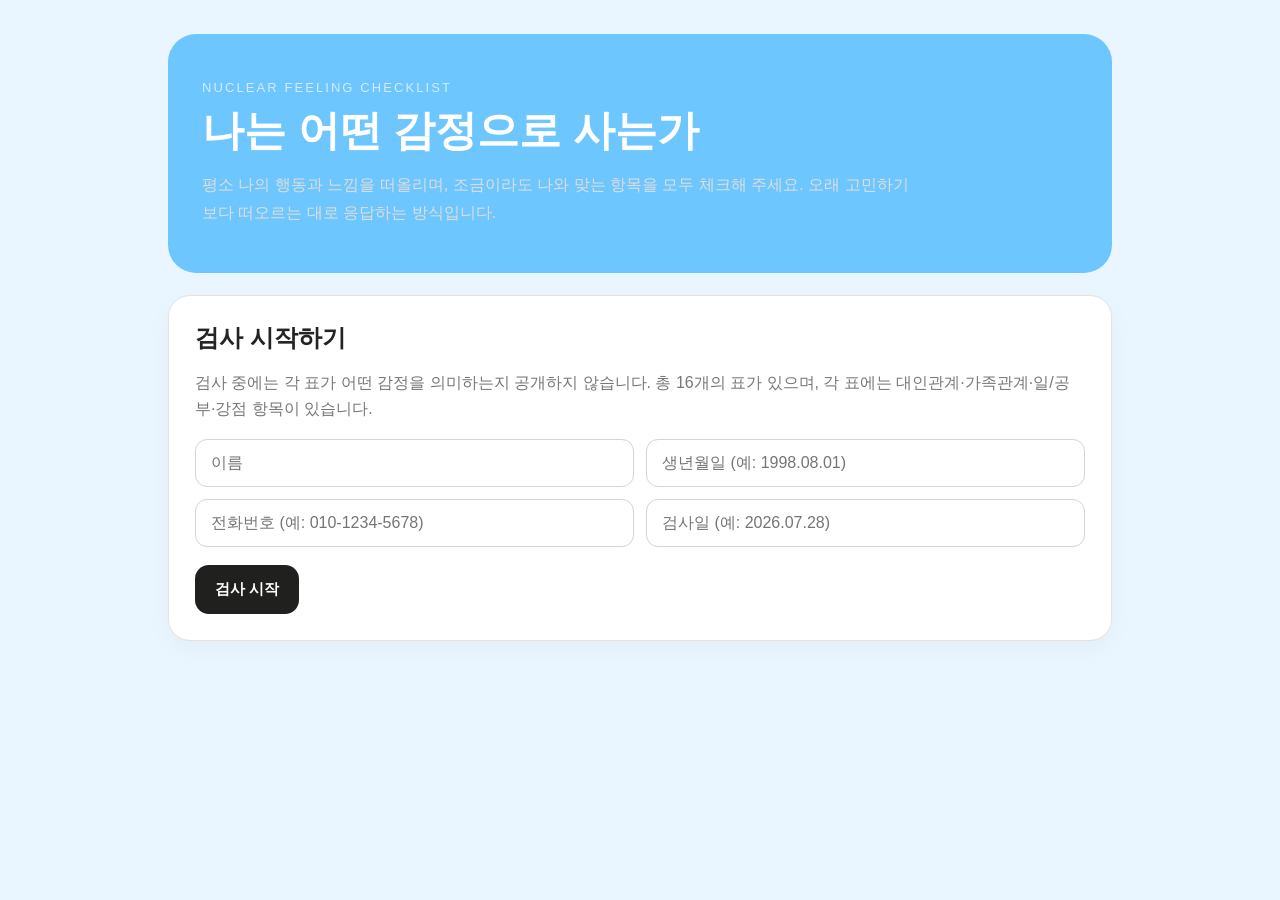
==== commit 64ac8506: "Update basic-test.html" ====
--- a/basic-test.html
+++ b/basic-test.html
@@ -5,8 +5,8 @@
 <meta name="viewport" content="width=device-width,initial-scale=1">
 <title>핵심감정 검사</title>
 <style>
-*{box-sizing:border-box} body{margin:0;font-family:Pretendard,"Noto Sans KR","Malgun Gothic",sans-serif;background:#f5f4f1;color:#242321}
-.wrap{max-width:980px;margin:auto;padding:34px 18px 80px}.hero{background:#191918;color:#fff;border-radius:28px;padding:46px 34px;margin-bottom:22px}
+*{box-sizing:border-box} body{margin:0;font-family:Pretendard,"Noto Sans KR","Malgun Gothic",sans-serif;background:#eaf6ff;color:#242321}
+.wrap{max-width:980px;margin:auto;padding:34px 18px 80px}.hero{background:#6ec6ff;color:#fff;border-radius:28px;padding:46px 34px;margin-bottom:22px}
 .eyebrow{font-size:13px;letter-spacing:.16em;opacity:.68}.hero h1{font-size:42px;margin:8px 0 12px}.hero p{line-height:1.75;color:#ddd;margin:0;max-width:720px}
 .card{background:#fff;border:1px solid #e6e2dc;border-radius:22px;padding:26px;margin:16px 0;box-shadow:0 8px 28px rgba(0,0,0,.035)}
 h2{margin:0 0 16px;font-size:24px} .muted{color:#777;line-height:1.65}.field{display:grid;grid-template-columns:1fr 1fr;gap:12px}
@@ -19,7 +19,7 @@
 .area{border:1px solid #e7e3dd;border-radius:16px;padding:15px}.area h3{margin:0 0 10px;font-size:15px}
 .choice{display:flex;align-items:flex-start;gap:10px;padding:10px 8px;border-radius:10px;line-height:1.45}.choice:hover{background:#f7f5f1}
 .choice input{margin-top:3px;transform:scale(1.2)}.step{font-size:13px;color:#888;margin-bottom:6px}
-#result{display:none}.result-head{padding:34px;background:#222;color:#fff;border-radius:22px}.result-head h2{font-size:32px;margin:4px 0}
+#result{display:none}.result-head{padding:34px;background:#6ec6ff;color:#fff;border-radius:22px}.result-head h2{font-size:32px;margin:4px 0}
 .rank-grid{display:grid;grid-template-columns:1fr 1fr;gap:14px;margin-top:18px}.rank{padding:18px;border-radius:16px;background:#f5f3ef}
 .rank b{font-size:24px}.bars{margin-top:18px}.barrow{display:grid;grid-template-columns:75px 1fr 38px;gap:10px;align-items:center;margin:8px 0}
 .track{height:10px;background:#ece8e2;border-radius:99px;overflow:hidden}.fill{height:100%;background:#282827;border-radius:99px}
@@ -44,7 +44,7 @@
     <p class="muted">검사 중에는 각 표가 어떤 감정을 의미하는지 공개하지 않습니다. 총 16개의 표가 있으며, 각 표에는 대인관계·가족관계·일/공부·강점 항목이 있습니다.</p>
     <div class="field">
       <input id="name" type="text" placeholder="이름">
-      <input id="birth" type="text" inputmode="numeric" maxlength="10" placeholder="나이 (예: 1994.03.27)">
+      <input id="birth" type="text" inputmode="numeric" maxlength="10" placeholder="생년월일 (예: 1998.08.01)">
       <input id="phone" type="text" inputmode="numeric" maxlength="13" placeholder="전화번호 (예: 010-1234-5678)">
       <input id="date" type="text" inputmode="numeric" maxlength="10" placeholder="검사일 (예: 2026.07.28)">
     </div>
@@ -104,8 +104,7 @@
 </div>
 
 <script>
-const APPS_SCRIPT_URL =
-'https://script.google.com/macros/s/AKfycbyodSCa4cA0XhdQxbsV97bBnxAtRGxa8nZKWJlL3gaVCxmdw7mAIHDjofS0g5S_Sf3y/exec';
+const APPS_SCRIPT_URL = 'https://script.google.com/macros/s/AKfycbyodSCa4cA0XhdQxbsV97bBnxAtRGxa8nZKWJlL3gaVCxmdw7mAIHDjofS0g5S_Sf3y/exec';
 const checklist = [{"number": 1, "emotion": "부담감", "areas": {"대인관계": ["위축되어있다", "긴장되어있다", "요구를 못  한다", "거절을  못 한다"], "가족관계": ["집에서는 파김치다", "늘 지쳐있다", "내 눈치를  본다", "가족을  피한다"], "일/공부": ["잘  하려고 한다", "혼자 다 한다", "할  일이  산 더미같이 쌓여있다", "새로운  시작이 어렵다"], "강점": ["열심히 산다", "맡은 바를 다한다", "든든하다", "낙관적이다"]}}, {"number": 2, "emotion": "경쟁심", "areas": {"대인관계": ["이기려고  한다", "지고는  못 산다", "조급하다", "전투적이다"], "가족관계": ["비교를 잘  한다", "무시 한다", "표현이 공격적이다", "라이벌로 본다"], "일/공부": ["1등이 되어야한다", "상대가 있으면 더  잘한다", "이기는 데에만 집중한다", "사소한  일에 목숨건다"], "강점": ["집중력이  있다", "포기하지 않는다", "성공 지향적이다", "능력있다"]}}, {"number": 3, "emotion": "억울함", "areas": {"대인관계": ["핑계를 잘 댄다", "권위에 반항적이다", "건드리면 터진다", "상처를 잘 받는다"], "가족관계": ["조종하려 한다", "지배하려 한다", "책임지려 한다", "화를 자주 낸다"], "일/공부": ["확실하다", "장단점 파악을 잘한다", "자주 때려치우고 싶다", "관리하려 한다"], "강점": ["의리  있다", "정의감 있다", "설득을 잘한다", "공평하다"]}}, {"number": 4, "emotion": "열등감", "areas": {"대인관계": ["소심하다", "기가 죽어있다", "인정받으려 애쓴다", "경쟁적이다"], "가족관계": ["비난한다", "마음에 안 들어 한다", "헌신적이다", "잘하도록 부추긴다"], "일/공부": ["자책한다", "책임감  있다", "잘하려고 기를 쓴다", "마무리가 어렵다"], "강점": ["자기 자신을 잘 안다", "반성능력이 있다", "비교 분석을 잘 한다", "끊임없이  자기 개발을  한다"]}}, {"number": 5, "emotion": "외로움", "areas": {"대인관계": ["사람을 좋아한다", "혼자다", "기대고 싶어한다", "함께하고 싶어 한다"], "가족관계": ["속 터지게 한다.", "밖으로 돈다", "은근슬쩍 상대방이 하도록 한다", "상처줄까봐 화  못낸다"], "일/공부": ["시작을 잘한다", "벌려놓고 마무리 안한다", "혼자서 한다", "변덕이 심하다"], "강점": ["무사태평이다", "다른 사람을 편안하게 해준다", "현재의 삶을 즐긴다", "주관이 뚜렷하다"]}}, {"number": 6, "emotion": "그리움", "areas": {"대인관계": ["애잔하다", "살갑다", "친절하다", "미련이 많다"], "가족관계": ["걱정이 많다", "간섭이 많다", "다정다감하다", "책임 안 지려한다."], "일/공부": ["우유부단하다", "이상주의적이다", "일에 애정이 많다", "자기 것을 잘  챙긴다"], "강점": ["감수성이 풍부하다", "대화를 즐긴다", "사람을 잘 챙긴다", "마당발이다"]}}, {"number": 7, "emotion": "질투", "areas": {"대인관계": ["잘  삐진다", "샘이  많다", "잘난체하는 꼴을  못본다", "공주병, 왕자병이 있다"], "가족관계": ["나만  봐주기를 바란다", "“놀아줘”", "친밀하고 싶어한다", "영순위이기를 바란다"], "일/공부": ["최고가 되려고 한다", "나만  잘하면 된다", "샘통이다", "다른 사람을 인정하지 않는다"], "강점": ["자존심이 있다", "감수성이 예민하다", "감정을 잘 알아차린다", "잘  났다"]}}, {"number": 8, "emotion": "두려움", "areas": {"대인관계": ["눈치를 본다", "조심스럽다", "다가가지  못한다", "자기 소리를 못 낸다"], "가족관계": ["엄격하게 대한다", "편하게 대하지 못한다", "몰릴  때 화를 잘 낸다", "강하게 밀어붙인다"], "일/공부": ["실패를 걱정한다", "혼자서 끙끙거린다", "시간이  걸린다", "상대방의 평가에 민감하다"], "강점": ["안전빵이다", "예의바르다", "끈기가  있다", "노력한다"]}}, {"number": 9, "emotion": "화", "areas": {"대인관계": ["상처를 잘 준다", "예민하다", "관계가 힘들다", "꾹  참는다"], "가족관계": ["성질을 부린다", "짜증 낸다", "잘  삐진다", "긴장감을 느끼게 한다"], "일/공부": ["시원하게 한다", "홧김에 저지른다", "갈등을 일으킨다", "일에 화풀이를 한다(일중독)"], "강점": ["추진력이 있다", "에너지가 많다", "뒤 끝이 없다", "화끈하다"]}}, {"number": 10, "emotion": "무기력", "areas": {"대인관계": ["관계 불감증", "자주  잠수한다", "신경쓰이게 만든다", "매사가 귀찮다"], "가족관계": ["표현을  못한다", "자신에게 화가 난다", "답답하게 만든다", "천불나게 한다"], "일/공부": ["멍하다", "결과물이 없다", "엄두가 안난다", "잠속으로 피한다"], "강점": ["경제적이다", "무리하지 않는다", "겸손하다", "엄청난 잠재력이 있다"]}}, {"number": 11, "emotion": "허무", "areas": {"대인관계": ["할 말  없게 만든다", "무의미하게 만든다", "초월한척 한다", "힘 빠지게  한다"], "가족관계": ["힘들게  한다", "허기지게 한다", "왕따 당한다", "처지게 만든다"], "일/공부": ["의욕이  없다", "흥미가 없다", "게으르다", "그냥  앉아있다"], "강점": ["경계가  없다", "욕심이 없다", "초연하다", "수용력이 있다"]}}, {"number": 12, "emotion": "슬픔", "areas": {"대인관계": ["기대에 부응 하려고  애쓴다", "조용하다", "사라지고 싶다", "공평하게 대하지 않으면 슬퍼진다"], "가족관계": ["“미안해”를 입에 달고산다", "감정을 꾹꾹 눌러 둔다", "기쁨조다", "필요한 존재가 되려고 노력한다"], "일/공부": ["실망시키지 않으려  노력한다", "애쓴다", "희생적이다", "작은 것도 놓치지 않는다"], "강점": ["알아서 잘한다", "다른사람의 심정을 잘 헤아린다", "꺼이꺼이 잘 운다", "존재감을  살려 준다"]}}, {"number": 13, "emotion": "불안", "areas": {"대인관계": ["노심초사한다", "망설인다", "전전긍긍한다", "안절부절한다"], "가족관계": ["확인 전화를 자주 한다", "잔소리가 많다", "강박적이다", "통제하려고 한다"], "일/공부": ["완벽하게 준비한다", "깔끔하다", "철저하게 계획한다", "여기저기 손댄다"], "강점": ["순발력이 있다", "세세하게 표현한다", "분위기 메이커다", "솔직하고 투명하다"]}}, {"number": 14, "emotion": "공포", "areas": {"대인관계": ["자기를 보호하기 위해 거리를  둔다", "내  편을  만든다", "속으로는 떨고 있다", "‘죽기 살기’ 심정이다"], "가족관계": ["냉랭하게 대한다", "살벌하게 한다", "천진난만하다", "장난끼가  있다"], "일/공부": ["빈틈없다", "꼼꼼하다", "한순간도 놓치지 않는다", "끝장을 본다"], "강점": ["창의적이다", "상상력과 아이디어가 풍부하다", "속내가 따뜻하다", "리더십 있다"]}}, {"number": 15, "emotion": "소외", "areas": {"대인관계": ["거리를 둔다", "단짝을 만든다", "무관심한 척한다", "먼저 다가와 주길 기다린다"], "가족관계": ["소원하다", "적막하다", "무미건조하다", "독립적이다"], "일/공부": ["제대로 하려고 한다", "완벽하게 하려 한다", "시도가 어렵다", "비난을 두려워한다"], "강점": ["완벽하다", "끈끈하다", "집중력이 있다", "적극적으로 관심을 보인다"]}}, {"number": 16, "emotion": "적개심", "areas": {"대인관계": ["초긴장 상태다", "공격적이다", "아군 아니면 적군이다 (아군은 별로 없다)", "쌩깐다"], "가족관계": ["표현이 극단적이다", "삭막하다", "쓸쓸하다", "전적으로 지지한다"], "일/공부": ["실패는 죽음이다", "죽기 살기로 한다", "“내가 죽든지 네가 죽든지 해보자”는 심정이다", "열정적으로 한다"], "강점": ["올인한다", "목표 지향적이다", "위기 대처 능력이 있다", "내 세상으로 만든다"]}}];
 const interpretations = {"부담감": {"definition": "감당할 몫이 늘 자기 용량을 넘어서 있다는 만성적 짓눌림. 기본 정서 지문은 위축과 긴장, 그리고 쉬면 안 될 것 같은 조바심이다.", "target": "이 표가 찾는 것은 책임의 과부하를 자기 몫으로 끌어안는 패턴이다. 단순히 일이 많은 상태가 아니라, 요구도 거절도 못 한 채 모든 짐을 자기에게 돌리고 그로 인해 소진되면서도 멈추지 못하는 관계·과제 방식을 겨냥한다. 핵심 표적은 거절 불능과 위임 불능이다.", "high": "부담감이 최고점이면, 그 사람의 삶이 해야 할 일의 목록으로 조직되어 있다고 볼 수 있다. 뜻하는 바는 높은 책임감과 신뢰성이며, 뜻하지 않는 바는 게으름의 반대라는 단순한 해석이다. 이 사람의 문제는 일을 안 하는 것이 아니라 짐을 고르지 못하는 것, 곧 모든 짐을 자기 것으로 만드는 것이다. 소진, 번아웃, 만성 피로가 배경에 있을 수 있으니 쉬는 것에 대한 죄책감을 반드시 확인한다.", "distribution": "세 생활 영역에 고루 높으면 전형적 부담감 핵심이다. 가족 영역에만 높으면 원가족 안에서의 역할(부모화)이 아직 진행 중일 수 있다. 일 영역에만 높으면 현재 직무의 과부하 상황을 먼저 살펴야 하며, 반드시 뿌리 깊은 핵심감정이라 단정하지 않는다.", "strength": "· 강점 — 책임을 지는 힘 자체가 실력임을 측정한다. 열심히 산다·맡은 바를 다한다·든든하다 같은 문항의 체크는, 같은 부담감이 성실성과 신뢰감으로 자원화되어 있음을 뜻한다.", "combo": "불안과 함께 높으면 완벽주의의 두 얼굴이다. 부담감의 완벽주의는 내가 다 해내야 한다는 책임의 논리, 불안의 완벽주의는 무슨 일이 생길지 모른다는 통제의 논리다. 슬픔과 함께 높으면 제 슬픔을 누른 채 남을 챙기는 착한 아이 구조일 수 있다. 강점 활용의 방향은 짐을 고르는 힘을 기르는 것, 곧 지는 능력에 선택권을 더하는 것이다.", "dialogue": "대화는 지고 있는 짐을 알아봐 주는 것에서 연다. 그걸 다 감당하고 있었네요라는 인정이 먼저다. 실제 질문으로는 최근에 거절하고 싶었지만 못한 부탁이 있었는지, 쉬는 날 마음이 편한지를 묻는다. 짐을 대신 들겠다는 제안이나 그냥 거절하면 되지 않느냐는 해법은 방어를 키운다."}, "경쟁심": {"definition": "모든 상황을 승패의 구도로 지각하는 감정. 이기고 있을 때만 안전하고 지는 것은 존재의 위협이 된다. 기본 정서 지문은 조급함과 전투 태세다.", "target": "이 표가 찾는 것은 관계와 과제를 승부로 환원하는 패턴이다. 목표를 향한 건강한 동기가 아니라, 늘 상대와 견주고 이겨야만 안심하며 지는 것을 견디지 못하는 정서 구조를 겨냥한다. 핵심 표적은 비교 강박과 패배 공포다.", "high": "경쟁심이 최고점이면 그 사람은 세상을 순위표로 지각한다. 뜻하는 바는 강한 추진력과 성취 지향이며, 뜻하지 않는 바는 야망이 크다는 긍정적 해석만은 아니라는 점이다. 이 사람의 대가는 관계의 소모와 만성 조급이다. 이겨도 잠깐이고 곧 다음 상대를 찾으며, 겨룰 것이 없는 상황에서 오히려 공허해질 수 있다. 남의 성공에 축하가 안 나오는지, 진 뒤 얼마나 오래 시달리는지를 확인한다.", "distribution": "세 영역 고루 높으면 전형적 경쟁심 핵심이다. 일 영역에만 높으면 성취 환경의 압력일 수 있고, 가족 영역에 높으면 형제 서열 경험이 아직 살아 있을 수 있다.", "strength": "· 강점 — 승부욕이 추진력으로 자원화된 면을 측정한다. 집중력이 있다·포기하지 않는다·성공 지향적이다 같은 문항의 체크는, 같은 경쟁심이 몰입과 끈기로 쓰이고 있음을 뜻한다.", "combo": "열등감과 함께 높으면 같은 비교라는 뿌리의 공격과 수비다. 경쟁심은 이길 수 있다는 전제로 싸우러 나가고 열등감은 이미 졌다는 전제로 자책한다. 질투와 함께 높으면 승부와 독점이 뒤섞인 상태다. 강점 활용의 방향은 승부의 대상을 사람에서 과제로 옮기는 것이다.", "dialogue": "대화는 성취를 비교 없이 구체적으로 인정하는 데서 연다. 이긴 것이 아니라 해낸 것을 봐 주는 것이다. 질문으로는 이기고 나면 무엇이 남는지, 겨룰 상대가 없을 때 어떤 기분인지를 묻는다. 다른 사람과 견주는 칭찬이나 농담 섞인 승부 걸기는 방어를 키운다."}, "억울함": {"definition": "정당한 몫을 받지 못했다는, 부당하게 취급당했다는 감정. 세상이 공정하지 않게 자기를 대했다는 감각이 만성화되어 건드리면 터지는 예민함을 동반한다.", "target": "이 표가 찾는 것은 부당함의 축적과 그로 인한 방어적 예민함이다. 단발적 서운함이 아니라, 억울함이 성격의 바닥에 고여 작은 자극에도 크게 반응하고 끝없이 자기 입장을 해명하려는 패턴을 겨냥한다. 핵심 표적은 부당감의 만성화다.", "high": "억울함이 최고점이면 그 사람은 세상을 공정성의 저울로 지각하며, 그 저울이 늘 자기에게 불리하게 기울어 있다고 느낀다. 뜻하는 바는 예민한 정의감이고, 뜻하지 않는 바는 피해의식이라는 낙인이다. 이 사람의 억울함에는 대개 실제 부당한 경험이 깔려 있으므로, 그 경험을 먼저 인정하는 것이 해석의 출발이다. 과거의 부당했던 사건을 얼마나 자주 소환하는지를 확인한다.", "distribution": "세 영역 고루 높으면 전형적 억울함 핵심이다. 일 영역에 높으면 현재 직장의 불공정 경험을, 가족 영역에 높으면 원가족에서의 차별 경험을 살핀다.", "strength": "· 강점 — 부당함에 대한 감각이 정의감으로 자원화된 면을 측정한다. 의리 있다·정의감 있다·설득을 잘 한다·공평하게 대한다 같은 문항의 체크가 이를 보여준다.", "combo": "화와 함께 높으면 판결문이 붙은 분노, 곧 부당하다는 판단과 결합한 화다. 화가 에너지의 문제라면 억울함은 정의의 문제다. 적개심과 함께 높으면 부당함이 특정 대상에 대한 지속적 적의로 굳었을 수 있다. 강점 활용은 부당함 감각을 남을 보호하는 힘으로 돌리는 것이다.", "dialogue": "대화는 시비를 가리기 전에 부당하게 느껴진 경험 자체를 인정하는 데서 연다. 질문으로는 요즘 억울했던 일이 있었는지, 그때 아무도 몰라줬는지를 묻는다. 성급한 중립 선언이나 해명을 끊는 것은 방어를 키운다."}, "열등감": {"definition": "자기가 부족한 존재라는 만성적 확신. 비교의 저울이 마음속에 상설되어 있고 그 위에서 자기는 늘 가벼운 쪽이다. 기본 정서 지문은 소심함과 기죽음, 그리고 만회하려는 필사적 노력이다.", "target": "이 표가 찾는 것은 자기를 부족하다고 규정하는 자동적 비교 습관이다. 겸손이나 낮은 자신감을 넘어, 무엇을 해도 부족하다는 전제가 성격에 박혀 성취로도 채워지지 않는 패턴을 겨냥한다. 핵심 표적은 부족감의 내면화다.", "high": "열등감이 최고점이면 그 사람은 자기를 늘 미달로 채점한다. 뜻하는 바는 성장 지향과 자기성찰이고, 뜻하지 않는 바는 실제로 능력이 부족하다는 것이 아니라는 점이다. 오히려 유능한 사람이 열등감을 호소하는 경우가 흔하다. 칭찬을 받아들이지 못하는 반응, 성취 후에도 남는 불만족을 확인한다. 만성 자책이 우울로 이어졌는지도 살핀다.", "distribution": "세 영역 고루 높으면 전형적 열등감 핵심이다. 가족 영역에 높으면 형제 비교의 뿌리가 깊고, 일 영역에 높으면 현재의 성취 압력이 작동 중일 수 있다.", "strength": "· 강점 — 낮춰 보던 눈이 객관적 자기 이해로 전환된 면을 측정한다. 자기 자신을 잘 안다·반성 능력이 있다·비교분석을 잘한다·끊임없이 자기개발을 한다 같은 문항의 체크가 이를 보여준다.", "combo": "경쟁심과 함께 높으면 같은 비교의 수비와 공격이다. 슬픔과 함께 높으면 침울함이 겹치는데, 열등감의 침울함은 비교·평가 맥락이고 슬픔의 침울함은 상실·애도 맥락이라는 점으로 구분한다. 강점 활용은 낮춰 보던 눈을 객관적으로 보는 눈으로 재조정하는 것이다.", "dialogue": "대화는 결과보다 과정과 기여를 짧고 명확하게 인정하는 데서 연다. 질문으로는 스스로에게 가장 자주 하는 말이 무엇인지, 칭찬을 들으면 어떤 생각이 드는지를 묻는다. 과장된 칭찬은 불신을 부르고 자신감을 가지라는 조언은 공허하게 들린다."}, "외로움": {"definition": "곁에 사람이 있어도 닿아 있지 않다는 단절의 감정. 사람을 좋아하면서 동시에 혼자인 모순적 이중 운동이 특징이다.", "target": "이 표가 찾는 것은 갈망과 단념이 한 몸으로 움직이는 관계 패턴이다. 단순히 사람을 덜 만나는 것이 아니라, 연결을 원하면서도 먼저 다가가지 못하고 거절이 두려워 우회하는 정서 구조를 겨냥한다. 핵심 표적은 연결 갈망과 접근 회피의 공존이다.", "high": "외로움이 최고점이면 그 사람은 사람들 속에서도 혼자라고 느낀다. 뜻하는 바는 관계에 대한 깊은 갈망이고, 뜻하지 않는 바는 사람을 싫어한다는 오해다. 오히려 사람을 원하기에 더 아프다. 깊은 얘기를 나눌 사람이 있는지, 먼저 연락을 해 본 적이 있는지를 확인한다. 만성 고립이 우울로 이어졌는지도 살핀다.", "distribution": "세 영역 고루 높으면 전형적 외로움 핵심이다. 가족 영역에 높으면 원가족에서의 정서적 방치가 뿌리일 수 있고, 대인 영역에 높으면 현재의 관계 단절이 두드러진다.", "strength": "· 강점 — 혼자를 견디는 힘이 자기충족으로 자원화된 면을 측정한다. 무사태평이다·다른 사람을 편안하게 해준다·현재의 삶을 즐긴다·주관이 뚜렷하다 같은 문항의 체크가 이를 보여준다.", "combo": "소외와 함께 높으면 관계의 깊이 문제와 집단 소속 문제가 겹친 이중 결핍이다. 외로움은 단둘의 친밀을, 소외는 무리 안의 자리를 갈망한다. 슬픔과 함께 높으면 정서적 저음이 깊다. 강점 활용은 우회로 대신 직통로를 한 번 써 보게 하는 것이다.", "dialogue": "대화는 꾸준하고 예측 가능한 관심에서 연다. 질문으로는 힘들 때 떠오르는 사람이 있는지, 기다리는 그 연락을 자기가 먼저 해 본 적이 있는지를 묻는다. 왜 진작 말하지 않았느냐는 추궁이나 알아서 다가오기를 기다리는 것은 이 사람에게 반복된 상처다."}, "그리움": {"definition": "지나간 것, 곁에 없는 것을 향해 마음이 계속 돌아가는 감정. 애잔함이 기본 정조이고 마음의 시제가 과거형이다.", "target": "이 표가 찾는 것은 상실한 대상을 마음속에 살려 두고 계속 관계하는 패턴이다. 단순한 향수가 아니라, 지나간 것을 놓지 못해 현재의 변화와 결정을 어려워하는 정서 구조를 겨냥한다. 핵심 표적은 붙듦, 곧 놓지 못함이다.", "high": "그리움이 최고점이면 그 사람은 과거를 현재보다 생생하게 산다. 뜻하는 바는 정서적 깊이와 관계를 소중히 하는 마음이고, 뜻하지 않는 바는 단순히 감상적이라는 평가절하다. 그때가 좋았다는 회고의 빈도, 물건과 사진을 버리지 못하는 정도를 확인한다. 상실이 충분히 애도되지 못한 채 남아 있는지 살핀다.", "distribution": "세 영역 고루 높으면 전형적 그리움 핵심이다. 가족 영역에 높으면 어린 시절의 상실이 뿌리일 수 있다.", "strength": "· 강점 — 지나간 것을 소중히 하는 마음이 인연을 가꾸는 힘으로 자원화된 면을 측정한다. 감수성이 풍부하다·대화를 즐긴다·사람을 잘 챙긴다·마당발이다 같은 문항의 체크가 이를 보여준다.", "combo": "슬픔과 함께 높으면 상실의 정서가 깊다. 다만 슬픔은 상실에 잠기고 그리움은 잃은 것을 살려 두고 돌아본다는 차이로 구분한다. 외로움과 함께 높으면 연결에 대한 갈망이 과거로도 현재로도 뻗친다. 강점 활용은 붙듦과 간직함을 구분하게 하는 것이다.", "dialogue": "대화는 과거 이야기를 충분히 듣고 추억의 의미를 인정하는 데서 연다. 질문으로는 요즘 자주 떠오르는 지난 일이 있는지, 그 시절을 그리워하는지 아니면 그 시절의 자기를 그리워하는지를 묻는다. 지난 일은 잊으라는 재촉은 상실을 두 번 겪게 한다."}, "질투": {"definition": "사랑과 관심이 다른 곳으로 향하는 것을 견디지 못하는 감정. 원하는 것은 우월함이 아니라 독점, 곧 그 사람에게 내가 영순위인 상태다.", "target": "이 표가 찾는 것은 사랑의 향방을 감시하고 독점하려는 패턴이다. 경쟁심이 순위를 다툰다면 질투는 한 사람의 시선을 다툰다. 관심이 나뉘는 순간을 정확히 감지하고 서운함이 오래 가는 정서 구조를 겨냥한다. 핵심 표적은 독점 욕구다.", "high": "질투가 최고점이면 그 사람은 사랑을 늘 빼앗길 수 있는 것으로 지각한다. 뜻하는 바는 관계에 대한 강한 애착과 예민한 감수성이고, 뜻하지 않는 바는 단순히 속 좁다는 평가다. 서운함이 얼마나 오래 가는지, 가까운 사람이 다른 이와 가까워질 때 어떤 반응이 올라오는지를 확인한다.", "distribution": "가족 영역에 특히 높으면 형제 경합의 뿌리가 깊다. 세 영역 고루 높으면 전형적 질투 핵심이다.", "strength": "· 강점 — 감시 레이더가 감정 읽기의 섬세함으로 자원화된 면을 측정한다. 자존심이 있다·감수성이 예민하다·감정을 잘 알아차린다 같은 문항의 체크가 이를 보여준다.", "combo": "경쟁심과 함께 높으면 승부와 독점이 뒤섞인다. 주의할 점은, 타당화 연구에서 질투 요인이 신뢰도 미달로 최종 척도에서 제외되었다는 사실이다(김선형·박재우, 2020). [추정] 질투는 행동 표현이 사람마다 이질적이어서 측정이 특히 불안정할 수 있으므로, 이 유형의 해석은 다른 유형보다 보수적으로 다룬다. 강점 활용은 서운함을 원함의 언어로 번역하게 하는 것이다.", "dialogue": "대화는 관심과 우선순위를 말로 분명히 확인해 주는 데서 연다. 질문으로는 최근 서운했던 순간이 있었는지, 그때 무엇을 빼앗겼다고 느꼈는지를 묻는다. 서운함을 유치함으로 치부하는 것은 방어를 키운다."}, "두려움": {"definition": "아직 일어나지 않은 나쁜 일을 미리 사는 감정. 다가올 위험, 특히 관계에서의 상처와 실패를 예상하며 몸을 사린다.", "target": "이 표가 찾는 것은 미래 위험을 예상해 회피하는 패턴이다. 실제 위협에 대한 반응이 아니라, 일어나지 않은 일을 미리 두려워해 시도와 접근 자체를 접는 정서 구조를 겨냥한다. 핵심 표적은 예기 불안에 기반한 회피다.", "high": "두려움이 최고점이면 그 사람은 미래를 위험의 목록으로 지각한다. 뜻하는 바는 신중함과 위험 감지력이고, 뜻하지 않는 바는 단순히 겁이 많다는 것이 아니다. 회피의 대가로 삶의 반경이 좁아졌을 수 있다. 두려워하는 그 일이 실제로 일어난 적이 있는지, 시도를 얼마나 미루는지를 확인한다. 회피가 불안장애 수준인지도 살핀다.", "distribution": "세 영역 고루 높으면 전형적 두려움 핵심이다. 가족 영역에 높으면 예측 불가능했던 양육 환경이 뿌리일 수 있다.", "strength": "· 강점 — 위험 예측이 신중함으로 자원화된 면을 측정한다. 안전빵이다·예의 바르다·끈기가 있다·노력한다 같은 문항의 체크가 이를 보여준다.", "combo": "공포·불안과 함께 높은 경우가 가장 흔하다. 이 셋은 위협 계열로 경험적으로 잘 분리되지 않으므로(제9장 요인분석), 억지로 가르기보다 위협 관련 감정군이 강하다로 묶어 해석하는 것이 정직하다. 세 감정의 구분선은, 두려움은 미래 위험 회피, 불안은 대상 없는 막연한 경보, 공포는 몸이 먼저 굳는 과거 기반 반응이다. 강점 활용은 예상과 실제의 간극을 데이터로 확인하게 하는 것이다.", "dialogue": "대화는 선택지를 잘게 나눠 안전한 첫걸음을 함께 정하는 데서 연다. 질문으로는 두려워하는 그 일이 최근 실제로 일어났는지, 시도 전에 주로 어떤 장면을 상상하는지를 묻는다. 일단 부딪쳐 보라는 갑작스러운 밀어붙임이나 겁이 많다는 농담은 방어를 키운다."}, "화": {"definition": "침해당했다는 신호에 즉각 점화되는 뜨거운 에너지. 문제는 화가 있다는 것 자체가 아니라 억압과 폭발이라는 조절의 양극단을 오간다는 데 있다. 자료에 따라 분노로도 표기된다.", "target": "이 표가 찾는 것은 화의 조절 실패 패턴이다. 화의 유무가 아니라, 참다가 터지고 터진 뒤 후회하는 진자 운동, 그리고 그 화가 가장 안전한 관계로 향하는 방향성을 겨냥한다. 핵심 표적은 억압과 폭발의 진자다.", "high": "화가 최고점이면 그 사람은 침해 신호에 빠르게 점화된다. 뜻하는 바는 강한 에너지와 솔직함, 뒤끝 없음이고, 뜻하지 않는 바는 성격이 나쁘다는 낙인이다. 화 자체는 무언가 잘못되었다는 신호이자 바꿀 연료다. 이 화가 지금 이 일의 크기인지 쌓인 것의 크기인지를 확인하고, 폭발 후의 후회 정도를 살핀다.", "distribution": "가족 영역에 특히 높은 경우가 많은데, 안전한 관계로 화가 향하는 특성 때문이다. 세 영역 고루 높으면 조절의 어려움이 전반적이다.", "strength": "· 강점 — 화가 추진력으로 자원화된 면을 측정한다. 추진력 있다·에너지가 많다·뒤끝이 없다·화끈하다 같은 문항의 체크가 이를 보여준다. 뒤끝 없음이 화를 적개심과 가르는 표지다.", "combo": "억울함과 함께 높으면 판결문이 붙은 분노다. 적개심과 함께 높으면 화가 특정 대상에 대한 지속적 적의로 굳었을 수 있는데, 뒤끝 유무가 둘을 가른다. 강점 활용은 신호와 반응 사이의 간격을 벌리고 화를 요구의 언어로 번역하게 하는 것이다.", "dialogue": "대화는 폭발 전의 신호를 존중해 잠시 멈출 공간을 주고 내용은 가라앉은 뒤에 다루는 데서 연다. 질문으로는 주로 어떤 순간에 욱하는지, 화가 난 뒤 어떤 마음이 드는지를 묻는다. 맞불을 놓거나 화 좀 내지 말라며 감정을 부정하는 것은 최악이다."}, "무기력": {"definition": "해봤자 소용없다는 학습된 체념의 감정. 에너지가 없는 것이 아니라 에너지를 꺼내는 회로가 차단된 상태다. 기본 정서 지문은 멍함과 귀찮음, 엄두가 안 남이다.", "target": "이 표가 찾는 것은 시도 이전의 포기 패턴이다. 게으름이 아니라, 노력해도 안 바뀐다는 반복 학습의 결과로 회로 자체가 꺼진 상태를 겨냥한다. 핵심 표적은 학습된 무력감이다.", "high": "무기력이 최고점이면 그 사람의 행동 회로가 대부분 꺼져 있다. 뜻하는 바는 담담함과 수용이고, 뜻하지 않는 바는 능력이나 의지가 없다는 것이 아니다. 갇힌 에너지가 오히려 클 수 있다. 지금 안 되는 것이 이 일인지 이 일의 크기인지를 확인한다. 우울과의 감별이 특히 중요하며, 무기력이 최고점이면서 슬픔·허무가 함께 높으면 임상적 우울 가능성을 신중히 살핀다.", "distribution": "일 영역에 높으면 성취 상황에서 회로가 꺼진 것이고, 세 영역 고루 높으면 전반적 무력감이다. 전반적으로 높으면 우울 가능성을 우선 고려한다.", "strength": "· 강점 — 꺼진 회로가 담담한 경제성으로 나타나는 면을 측정한다. 경제적이다·무리하지 않는다·겸손하다·엄청난 잠재력이 있다 같은 문항의 체크가 이를 보여준다. 강점 자리의 엄청난 잠재력은 갇힌 에너지가 크다는 뜻으로 읽는다.", "combo": "허무와 함께 높으면 행동 회로와 의미 회로가 동시에 꺼진 상태다. 슬픔과 함께 높으면 우울의 신호일 수 있다. 무기력은 못 하겠다, 허무는 해서 뭐 하나, 슬픔은 마음이 가라앉아 손이 안 잡힌다로 구분한다. 강점 활용은 크기를 줄여 회로를 다시 켜는 것, 곧 최소 행동부터 시작하는 것이다.", "dialogue": "대화는 5분짜리로 쪼갠 최소 행동을 제안하고 결과가 아니라 시도 자체를 인정하는 데서 연다. 질문으로는 예전에 해봤자 소용없다고 느낀 경험이 있었는지를 조심스럽게 묻는다. 의지가 부족하다는 훈계나 큰 계획부터 요구하는 것은 회로를 더 닫는다."}, "허무": {"definition": "애써 이룬 것들이 의미의 무게를 갖지 못하는 감정. 성취의 순간에 기쁨 대신 그래서 뭐가 올라오고, 초월한 척하는 태도 뒤에 채워지지 않는 허기가 있다.", "target": "이 표가 찾는 것은 의미 회로의 공백이다. 무기력이 못 움직이는 것이라면 허무는 움직일 이유를 못 찾는 것이다. 성취로도 채워지지 않는 근원적 무의미감을 겨냥한다. 핵심 표적은 의미의 부재다.", "high": "허무가 최고점이면 그 사람의 의미 회로가 비어 있다. 뜻하는 바는 본질 추구와 초연함이고, 뜻하지 않는 바는 단순한 냉소가 아니다. 성취 직후에 오히려 가라앉는지, 마지막으로 이유 없이 좋았던 순간이 언제인지를 확인한다. 만성 공허가 우울이나 실존적 위기로 깊어졌는지 살핀다.", "distribution": "세 영역 고루 높으면 전반적 무의미감이다. 일 영역에 높으면 성취 후 공백이 두드러진다.", "strength": "· 강점 — 무의미감이 초연함으로 자원화된 면을 측정한다. 경계가 없다·욕심이 없다·초연하다·수용력이 있다 같은 문항의 체크가 이를 보여준다. 세속적 잣대에 매이지 않는 자유의 얼굴이다.", "combo": "무기력과 함께 높으면 행동과 의미 두 회로가 동시에 꺼진 상태로, 우울 가능성을 신중히 본다. 슬픔과 함께 높으면 잃은 것이 있어 아픈 슬픔과 얻어도 안 채워지는 허무가 겹친다. 강점 활용은 의미를 머리로 찾기보다 감각의 즐거움부터 회복하게 하는 것이다.", "dialogue": "대화는 무의미하다는 경험을 있는 그대로 들어주는 데서 연다. 의미를 주입하려 들지 않는다. 질문으로는 최근 이유 없이 좋았던 순간이 있었는지를 묻는다. 감사한 줄 알라는 훈계나 성취를 나열하며 설득하는 것은 공허를 키운다."}, "슬픔": {"definition": "가라앉는 감정. 특징적 모습은 의외로 눈물이 아니라 애씀이다. 감정을 눌러 두고 기대에 부응하려 애쓰며 미안하다는 말을 입에 달고 산다. 슬픔을 드러낼 수 없던 사람의 슬픔은 착함으로 위장된다.", "target": "이 표가 찾는 것은 애도하지 못한 슬픔이 착함으로 위장된 패턴이다. 겉으로 우는 사람이 아니라, 제 슬픔을 누른 채 남을 기쁘게 하려 애쓰는 정서 구조를 겨냥한다. 핵심 표적은 위장된 가라앉음이다.", "high": "슬픔이 최고점이면 그 사람은 가라앉음을 착함으로 덮고 산다. 뜻하는 바는 깊은 공감력과 배려이고, 뜻하지 않는 바는 단순히 우울하다는 것만은 아니다. 과도한 사과 습관, 남을 기쁘게 하려는 강박적 노력을 확인한다. 만성 우울로 깊어졌는지, 자기 감정을 표현할 자리가 있는지를 살핀다.", "distribution": "가족 영역에 높으면 애도의 금지가 원가족에서 뿌리내렸을 수 있다. 세 영역 고루 높으면 정서적 저음이 깊다.", "strength": "· 강점 — 슬픔이 공감력으로 자원화된 면을 측정한다. 알아서 잘한다·다른 사람의 심정을 잘 헤아린다·꺼이꺼이 잘 운다 같은 문항의 체크가 이를 보여준다. 잘 우는 것은 눌린 슬픔이 흐르기 시작한 회복의 신호다.", "combo": "부담감과 함께 높으면 제 슬픔을 누른 채 남을 챙기는 착한 아이 구조다. 열등감과 함께 높으면 침울함이 겹치는데, 슬픔은 상실·애도 맥락, 열등감은 비교·평가 맥락으로 구분한다. 무기력·허무와 함께 높으면 우울 가능성을 신중히 본다. 강점 활용은 눌러 둔 것을 흐르게 하는 것이다.", "dialogue": "대화는 사과할 필요가 없음을 알려 주고 울어도 되는 자리를 허용하는 데서 연다. 질문으로는 지금 누구의 기분을 돌보고 있는지, 자기 슬픔을 내놓을 사람이 있는지를 묻는다. 울지 말라는 말이나 서둘러 기분 전환을 강요하는 것은 슬픔을 두 번 누른다."}, "불안": {"definition": "대상이 특정되지 않은 채 계속되는 마음의 경계경보. 노심초사, 전전긍긍, 안절부절이 기본 상태이며 이 경보를 끄기 위한 전략이 통제와 완벽한 준비다.", "target": "이 표가 찾는 것은 대상 없는 막연한 걱정과 그것을 잠재우려는 통제 패턴이다. 특정 위협에 대한 반응이 아니라, 늘 켜져 있는 경보와 그로 인한 과잉 준비·확인의 정서 구조를 겨냥한다. 핵심 표적은 꺼지지 않는 경보다.", "high": "불안이 최고점이면 그 사람의 경보는 늘 켜져 있다. 뜻하는 바는 철저한 준비성과 세심함이고, 뜻하지 않는 바는 단순히 예민하다는 것이 아니다. 확인이 정보를 위한 것인지 안심을 위한 것인지, 계획이 틀어졌을 때 얼마나 동요하는지를 확인한다. 범불안 수준인지도 살핀다.", "distribution": "세 영역 고루 높으면 전형적 불안 핵심이다. 가족 영역에 높으면 일관성 없던 양육이 뿌리일 수 있다.", "strength": "· 강점 — 경보 감각이 준비성으로 자원화된 면을 측정한다. 순발력이 있다·세세하게 표현한다·분위기 메이커다·솔직하고 투명하다 같은 문항의 체크가 이를 보여준다. 미세 신호를 스캔하던 감각이 사회적 센스로 바뀐 것이다.", "combo": "부담감과 함께 높으면 완벽주의의 두 얼굴이다(책임의 논리 대 통제의 논리). 두려움·공포와 함께 높으면 위협 계열로 묶어 해석한다. 불안은 대상 없는 막연한 경보, 두려움은 미래 위험 회피, 공포는 몸이 먼저 굳는 과거 기반 반응으로 구분한다. 강점 활용은 확인 횟수를 줄이고 그 뒤의 마음을 견뎌 보게 하는 것이다.", "dialogue": "대화는 정보를 미리 구체적으로 주고 계획 변경은 반드시 예고와 함께 하는 데서 연다. 질문으로는 주로 무엇을 확인하고 싶어지는지, 그 확인이 정보를 위한 것인지 안심을 위한 것인지를 묻는다. 걱정도 팔자라는 반응이나 확인 요청을 무시하는 것은 경보를 키운다."}, "공포": {"definition": "몸에 새겨진 위협의 기억. 머리가 판단하기 전에 몸이 먼저 떨고 굳고 거리를 둔다. 속으로는 떨면서 겉으로는 죽기 살기의 태세를 갖추는 이중 구조가 특징이다.", "target": "이 표가 찾는 것은 과거의 위협이 몸에 각인되어 자동 반응하는 패턴이다. 예기 불안(두려움)과 달리, 특정 단서에 몸이 먼저 반응하는 과각성의 정서 구조를 겨냥한다. 핵심 표적은 신체화된 위협 반응이다.", "high": "공포가 최고점이면 그 사람의 몸이 늘 전시 상태에 있다. 뜻하는 바는 창의성과 위기 감지이고, 뜻하지 않는 바는 단순히 소심하다는 것이 아니다. 몸이 굳는 신호가 언제 오는지, 특정 단서에 과각성이 일어나는지를 확인한다. 외상후 반응 수준인지 신중히 살피고, 필요하면 전문적 외상 치료로 연계한다.", "distribution": "가족 영역에 높으면 어린 시절의 실제 위협이 뿌리일 수 있다. 특정 영역에 국한되면 그 영역 관련 외상을 살핀다.", "strength": "· 강점 — 위험 상상력이 창의성으로 자원화된 면을 측정한다. 창의적이다·상상력과 아이디어가 풍부하다·속내가 따뜻하다·리더십 있다 같은 문항의 체크가 이를 보여준다.", "combo": "두려움·불안과 함께 높은 것이 가장 흔하며, 위협 계열로 묶어 해석한다. 공포의 고유 표지는 신체 반응의 우선성이다. 생각보다 몸이 먼저 반응하는지가 핵심 변별점이다. 강점 활용은 몸의 경보를 다루는 법(접지, 안전 단서 찾기)을 익히게 하는 것이다.", "dialogue": "대화는 몸의 반응을 병리로 취급하지 않고 예측 가능성과 퇴로를 확보해 주는 데서 연다. 질문으로는 몸이 굳는 순간이 언제인지, 지금 이곳이 그때 그곳과 무엇이 다른지를 함께 짚는다. 놀래키는 장난이나 직면의 강요는 재외상이 될 수 있다."}, "소외": {"definition": "무리 속에 자리가 없다는 감정. 거리를 두고 무관심한 척하며 먼저 다가와 주기를 기다리는 수동적 갈망이 특징이다. 전체 무리 대신 단짝 하나에 집중하는 전략을 쓴다.", "target": "이 표가 찾는 것은 집단 소속의 실패와 그에 대한 수동적 대처 패턴이다. 개별 관계의 단절(외로움)과 달리, 무리 안에 끼지 못한다는 감각과 다가감을 접은 기다림의 정서 구조를 겨냥한다. 핵심 표적은 소속의 좌절이다.", "high": "소외가 최고점이면 그 사람은 어느 무리에도 온전히 속하지 못한다고 느낀다. 뜻하는 바는 독자적 관점과 주체적 판단이고, 뜻하지 않는 바는 단순히 사교성이 없다는 것이 아니다. 나만 몰랐다는 감각의 빈도, 집단에서의 눈치 정도를 확인한다.", "distribution": "가족 영역에 높으면 원가족에서의 배제가 뿌리일 수 있다. 대인 영역에 높으면 현재의 집단 부적응이 두드러진다.", "strength": "· 강점 — 무리 밖 위치가 독자성으로 자원화된 면을 측정한다. 완벽하다·끈끈하다·집중력 있다·적극적으로 다가간다 같은 문항의 체크가 이를 보여준다. 무리 밖은 무리가 못 보는 것을 보는 자리이기도 하다.", "combo": "외로움과 함께 높으면 관계 깊이와 집단 소속의 이중 결핍이다. 외로움은 단둘의 친밀을, 소외는 무리 안의 자리를 갈망한다는 차이로 구분한다. 강점 활용은 자격을 갖춘 뒤 다가간다는 순서를 뒤집어 먼저 다가가 보게 하는 것이다.", "dialogue": "대화는 명시적으로 초대하고 역할을 부여하며 이쪽에서 먼저 다가가는 데서 연다. 질문으로는 무리에서 겉도는 느낌이 언제 드는지, 기다리는 초대장을 자기가 먼저 보낸 적이 있는지를 묻는다. 왜 안 어울리느냐는 지적이나 알아서 끼라는 방치는 배제를 반복한다."}, "적개심": {"definition": "세상을 아군과 적군으로 나누는 전시의 감정. 초긴장 상태가 기본값이고 아군은 별로 없다. 흔히 억압되어, 적개심을 드러내기 두려워 오히려 외면하는 형태로 나타난다.", "target": "이 표가 찾는 것은 신뢰의 붕괴로 세상을 전시 체제로 재편한 패턴이다. 일시적 적의가 아니라, 모두를 잠재적 적으로 상정하고 선제적으로 경계하거나 밀어내는 정서 구조를 겨냥한다. 핵심 표적은 신뢰 불능이다.", "high": "적개심이 최고점이면 그 사람은 세상을 전장으로 지각한다. 뜻하는 바는 강한 목표지향과 위기대처 능력이고, 뜻하지 않는 바는 단순히 공격적이라는 것이 아니다. 그 밑에는 대개 깊은 상처와 신뢰의 붕괴가 있다. 신뢰 형성 자체의 어려움, 마지막으로 자기를 배신하지 않은 사람이 누구였는지를 확인한다. 이 유형은 상담 관계에서 치료자를 시험하는 행동으로 나타나기 쉬우니, 그 시험에 과민 반응하지 않는 것이 관건이다.", "distribution": "가족 영역에 높으면 원가족에서의 신뢰 붕괴가 뿌리일 수 있다. 전 영역에 높으면 전시 체제가 전반적이다.", "strength": "· 강점 — 전시의 총력전 능력이 목표지향으로 자원화된 면을 측정한다. 목표지향적이다·내가 죽든지 네가 죽든지 심정이다·위기대처 능력이 있다·열정적으로 한다·내 세상으로 만든다 같은 문항의 체크가 이를 보여준다.", "combo": "화와 함께 높으면 타오르는 불과 식지 않는 차가운 불의 관계인데, 뒤끝 유무로 구분한다. 억울함과 함께 높으면 부당함이 특정 대상에 대한 지속적 적의로 굳었을 수 있다. 경쟁심과 함께 높으면 이기면 끝나는 게임과 상대의 무력화까지 가는 전쟁의 차이를 본다. 강점 활용은 신뢰를 소액으로 적립해 보게 하는 것이다.", "dialogue": "대화는 일관된 행동으로 신뢰를 시간에 걸쳐 증명하고 시험 행동에 과민 반응하지 않는 데서 연다. 질문으로는 마지막으로 믿었다가 상처받은 일이 있었는지를 조심스럽게 묻는다. 성급한 친밀함의 요구나 방어를 공격으로 되받는 것은 전시 체제를 강화한다."}};
 let current = 0;
@@ -125,7 +124,10 @@
   else this.value=v.slice(0,4)+'.'+v.slice(4,6)+'.'+v.slice(6);
 });
 document.getElementById('birth').addEventListener('input', function(){
-  this.value=this.value.replace(/\D/g,'').slice(0,3);
+  let v=this.value.replace(/\D/g,'').slice(0,8);
+  if(v.length<=4) this.value=v;
+  else if(v.length<=6) this.value=v.slice(0,4)+'.'+v.slice(4);
+  else this.value=v.slice(0,4)+'.'+v.slice(4,6)+'.'+v.slice(6);
 });
 
 function startTest(){
@@ -134,14 +136,17 @@
   const phone=document.getElementById('phone').value.trim();
   const date=document.getElementById('date').value.trim();
   if(!n){alert('이름을 입력해 주세요.');return;}
-  if(!birth || !/^\d{1,3}$/.test(birth)){alert('생년월일을 입력해 주세요.');return;}
+  if(!birth || !/^\d{4}\.\d{2}\.\d{2}$/.test(birth)){alert('생년월일을 1998.08.01 형식으로 입력해 주세요.');return;}
+const [year, month, day] = birth.split('.').map(Number);
+const checkDate = new Date(year, month - 1, day);
+if(month < 1 || month > 12 || day < 1 || day > 31 || checkDate.getFullYear() !== year || checkDate.getMonth() !== month - 1 || checkDate.getDate() !== day){alert('올바른 생년월일을 입력해 주세요.');return;}
   if(!phone || !/^010-\d{3,4}-\d{4}$/.test(phone)){alert('전화번호를 010-1234-5678 형식으로 입력해 주세요.');return;}
   if(!date || !/^\d{4}\.\d{2}\.\d{2}$/.test(date)){
   alert('검사일을 2026.07.28 형식으로 입력해 주세요.');
   return;
 }
-const [year, month, day] = date.split('.').map(Number);
-const checkDate = new Date(year, month - 1, day);
+const [testYear, testMonth, testDay] = date.split('.').map(Number);
+const checkDate2 = new Date(testYear, testMonth - 1, testDay);
 if(
   month < 1 || month > 12 ||
   checkDate.getFullYear() !== year ||
@@ -200,36 +205,31 @@
   document.getElementById('test').classList.add('hide');
   document.getElementById('result').style.display='block';
 
-async function showResult(){
-
-  document.getElementById('test').classList.add('hide');
-  document.getElementById('result').style.display='block';
-
   const result = document.getElementById('result');
-
   result.innerHTML = `
-  <div class="result-head">
-    <div class="eyebrow">검사 완료</div>
-    <h2>응답이 모두 완료되었습니다.</h2>
-    <div style="opacity:.85;line-height:1.8;margin-top:10px">
-      감사합니다!<br>
-      소중한 응답에 감사드립니다.
-    </div>
-  </div>
-  `;
-
-  window.scrollTo({
-    top:0,
-    behavior:'smooth'
-  });
-
+    <div class="result-head">
+      <div class="eyebrow">검사 완료</div>
+      <h2>응답이 모두 완료되었습니다.</h2>
+      <div style="opacity:.78;line-height:1.8;margin-top:10px">
+        감사합니다.<br>검사가 완료되었습니다.
+      </div>
+    </div>
+    <div class="card">
+      <h2 id="sendTitle">감사합니다.</h2>
+      <p class="muted" id="sendMessage">검사가 완료되었습니다.</p>
+      
+      <div class="actions" id="retryArea" style="display:none">
+        
+      </div>
+    </div>`;
+
+  window.scrollTo({top:0,behavior:'smooth'});
   await submitToDrive(false);
 }
-``
 
 function buildPdfHtml(sc){
   const name=escapeHtml(document.getElementById('name').value.trim());
-  const birth=escapeHtml(document.getElementById('birth').value.trim());
+  const age=escapeHtml(document.getElementById('birth').value.trim());
   const phone=escapeHtml(document.getElementById('phone').value.trim());
   const date=escapeHtml(document.getElementById('date').value.trim());
   const top=sc[0], second=sc[1];
@@ -258,19 +258,9 @@
 
   return `<!doctype html><html lang="ko"><head><meta charset="utf-8">
   <style>
-  body{
-  font-family:Arial,"Noto Sans KR",sans-serif;
-  color:#222;
-  padding:30px;
-  line-height:1.65;
-}
- .head{
-  background:#dbeafe;
-  color:#1e3a5f;
-  padding:28px;
-  border-radius:14px;
-}.head h1{margin:5px 0}.meta{opacity:.8}
-  .box{margin:22px 0;padding:22px;border:1px solid #ddd;border-radius:14px;page-break-inside:avoid}
+  body{font-family:Arial,"Noto Sans KR",sans-serif;color:#1f2937;padding:30px;line-height:1.65;background:#eff6ff !important;-webkit-print-color-adjust:exact;print-color-adjust:exact} .footer{position:fixed;bottom:10px;left:0;right:0;text-align:center;font-size:11px;color:#6b7280;}
+  .head{background:#2563eb !important;color:#fff;padding:28px;border-radius:14px;-webkit-print-color-adjust:exact;print-color-adjust:exact}.head h1{margin:5px 0}.meta{opacity:.8}
+  .box{margin:22px 0;padding:22px;border:2px solid #60a5fa !important;background:#dbeafe !important;border-radius:14px;page-break-inside:avoid;-webkit-print-color-adjust:exact;print-color-adjust:exact}
   .label{font-size:12px;color:#777}.box h2{font-size:25px;margin:4px 0 14px}.box small{font-size:14px;color:#777}
   h3{font-size:15px;margin:18px 0 5px}p{font-size:13px;margin:0;color:#444}
   table{width:100%;border-collapse:collapse;margin-top:14px}th,td{border:1px solid #ddd;padding:8px;text-align:center;font-size:11px}
@@ -281,20 +271,9 @@
 .smallnote{margin-top:14px!important;font-size:10px!important;color:#777!important}
 .pagebreak{page-break-before:always}.checked-group{margin:15px 0;border-bottom:1px solid #eee;padding-bottom:10px}
 .checked-area ul{margin:5px 0 10px 18px;padding:0}.checked-area li{font-size:12px;line-height:1.6;text-align:left}
-.footer{
-  position:fixed;
-  bottom:12px;
-  left:0;
-  right:0;
-  text-align:center;
-  color:#94a3b8;
-  font-size:10px;
-  line-height:1.4;
-}
-
   </style></head><body>
   <div class="head"><div>핵심감정 검사 결과</div><h1>${name}님의 결과</h1>
-  const birth=escapeHtml(document.getElementById('birth').value.trim());
+  <div class="meta">생년월일 ${age} · ${phone}<br>검사일 ${date}</div></div>
   <section class="box introbox">
 <h2>왜 나의 핵심감정을 알아야 할까요?</h2>
 <p>우리는 같은 상황에서도 사람마다 다르게 느끼고 반응합니다. 핵심감정은 관계와 경험 속에서 형성되어, 이후 비슷한 상황을 만났을 때 반복적으로 켜지는 익숙한 정서 패턴을 이해하는 하나의 관점입니다.</p>
@@ -320,21 +299,15 @@
 <section class="box"><h2>16가지 핵심감정 점수</h2>
   <table><thead><tr><th>감정</th><th>총점</th><th>대인관계</th><th>가족관계</th><th>일/공부</th><th>강점</th></tr></thead><tbody>${rows}</tbody></table></section>
   <div class="notice">본 결과는 확정적인 심리 진단이 아니라 자기이해와 상담을 돕기 위한 참고 자료입니다. 검사 결과보다 실제 개인의 경험과 상담 과정이 우선합니다.</div>
-
-<div class="footer">
-  Mood Volume Summer<br>
-  Season 2
-</div>  
-  </body></html>`;
-  
+  <div class="footer">Mood. Volume. Summer season2</div></body></html>`;
 }
 
 async function submitToDrive(isRetry){
   const title=document.getElementById('sendTitle');
   const msg=document.getElementById('sendMessage');
   const retry=document.getElementById('retryArea');
-  if(title) title.textContent='결과 PDF 전송 중...';
-  if(msg) msg.textContent='잠시만 기다려 주세요.';
+  if(title) title.textContent='감사합니다.';
+  if(msg) msg.textContent='검사가 완료되었습니다.';
   if(retry) retry.style.display='none';
 
   const name=document.getElementById('name').value.trim();
@@ -344,7 +317,7 @@
   const payload={
     action:'saveCoreEmotionResult',
     name:name,
-    birth:document.getElementById('birth').value.trim(),
+    age:document.getElementById('birth').value.trim(),
     phone:document.getElementById('phone').value.trim(),
     testDate:date,
     negativeSituation:document.getElementById('negativeSituation').value.trim(),
@@ -366,10 +339,15 @@
       headers:{'Content-Type':'text/plain;charset=utf-8'},
       body:JSON.stringify(payload)
     });
+    if(title) title.textContent='감사합니다.';
+    if(msg) msg.innerHTML='검사가 완료되었습니다.<br><br>Mood. Volume. Summer season2';
     const prog=document.getElementById('sendProgress');
     if(prog) prog.style.width='100%';
   }catch(err){
     console.error(err);
+    if(title) title.textContent='전송에 실패했습니다.';
+    if(msg) msg.textContent='인터넷 연결을 확인한 뒤 다시 전송해 주세요.';
+    if(retry) retry.style.display='flex';
   }
 }
 
